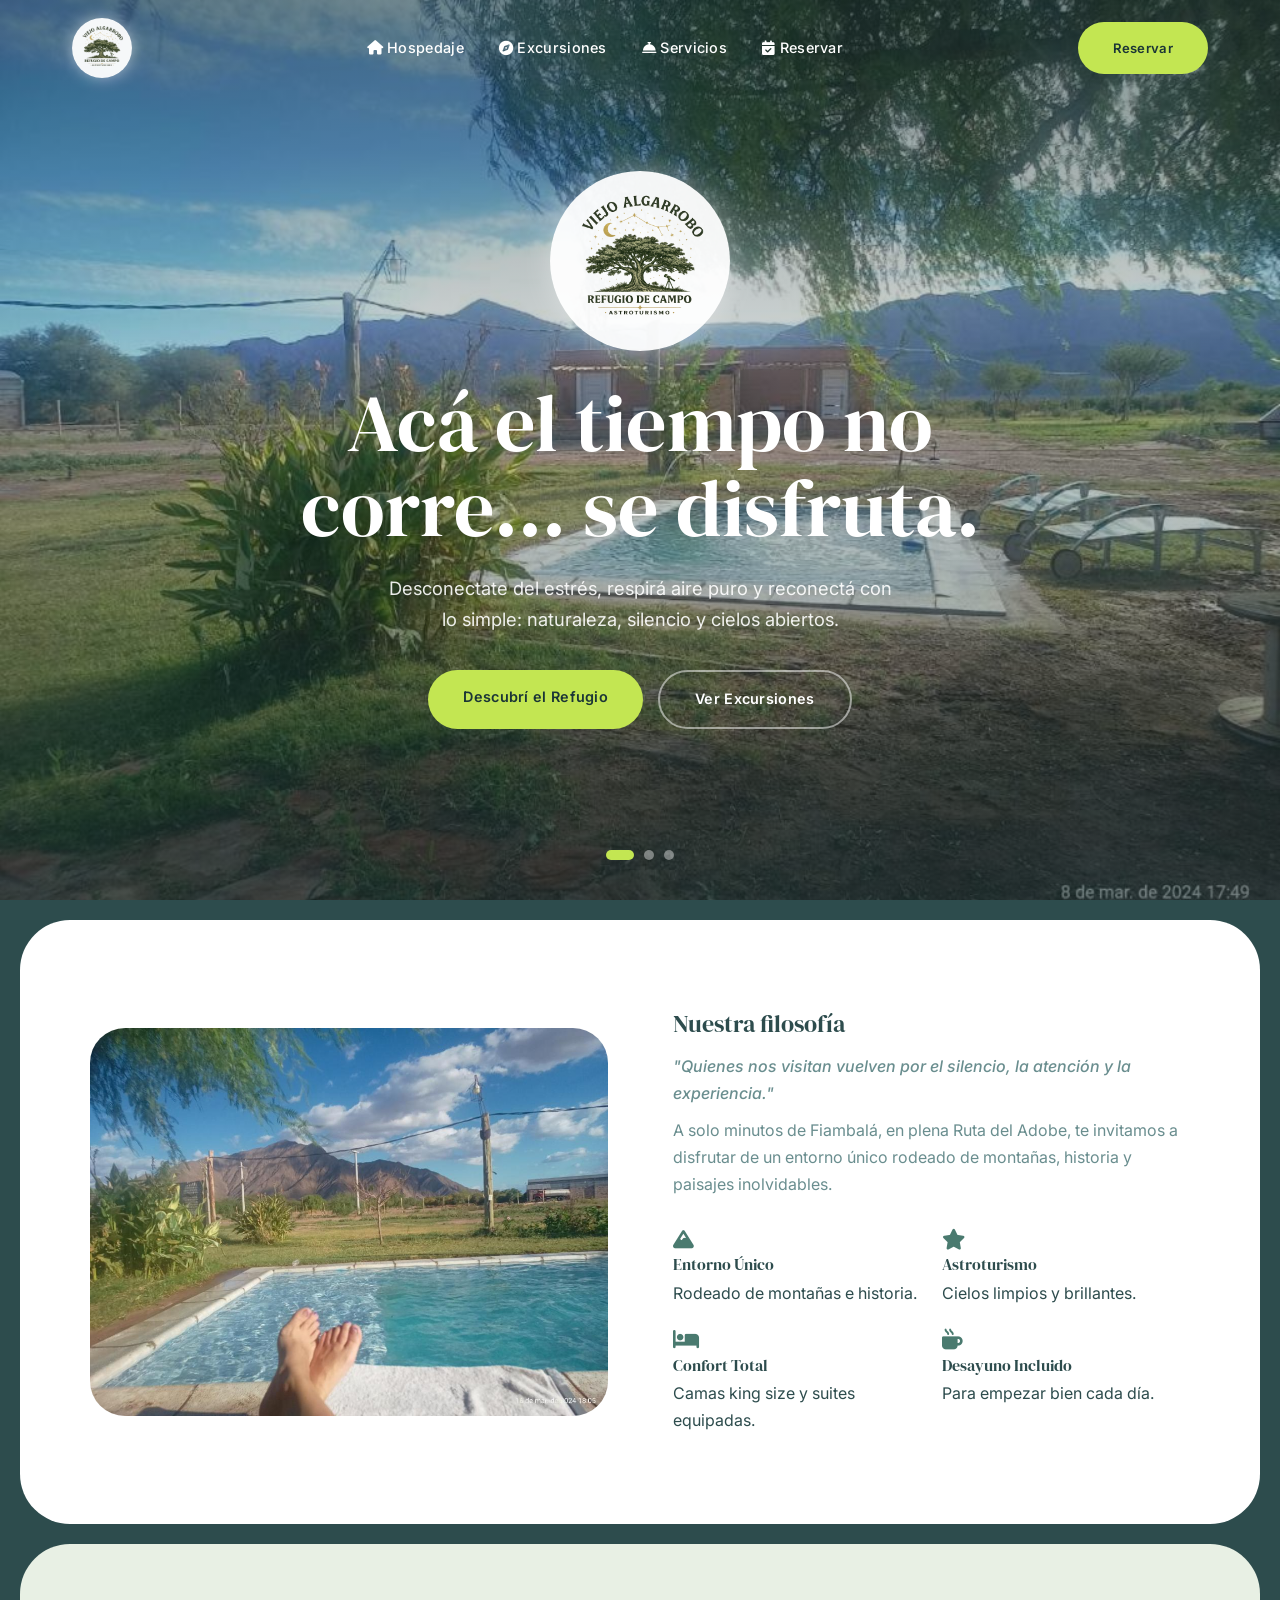
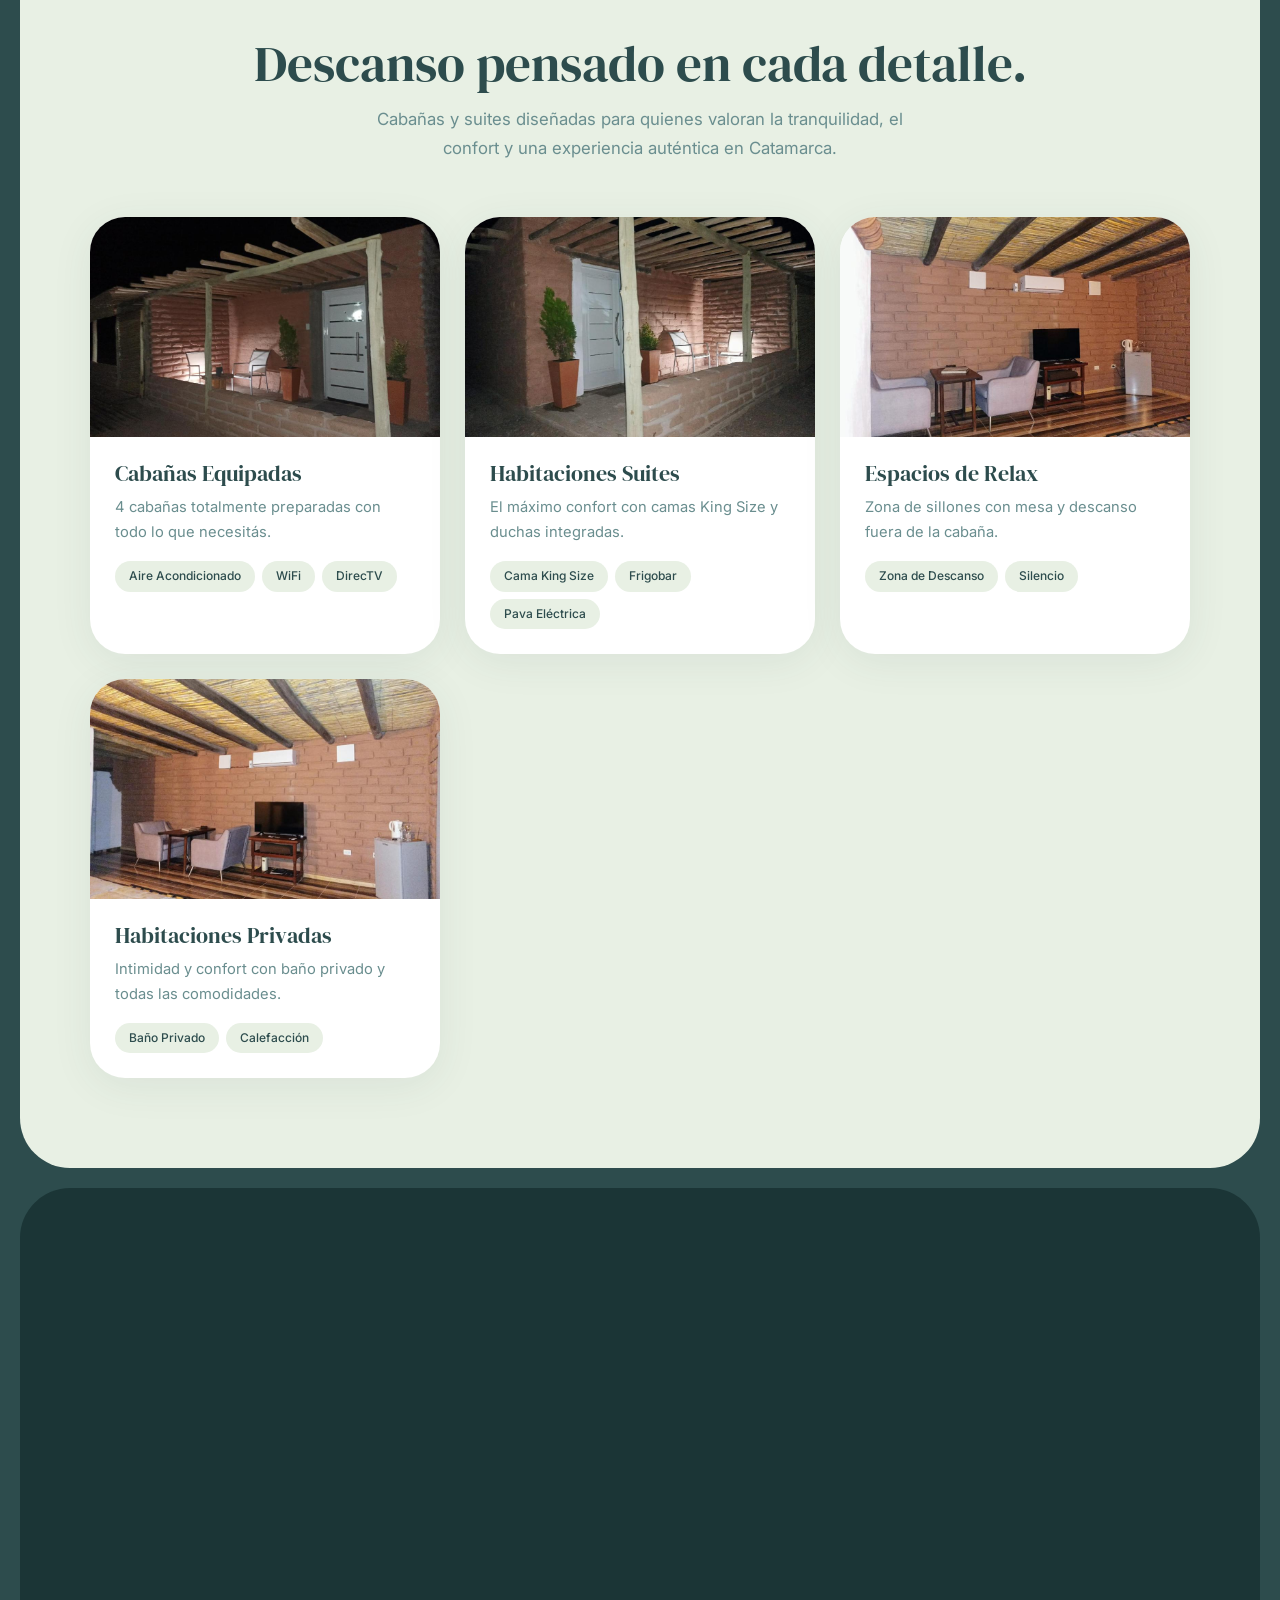
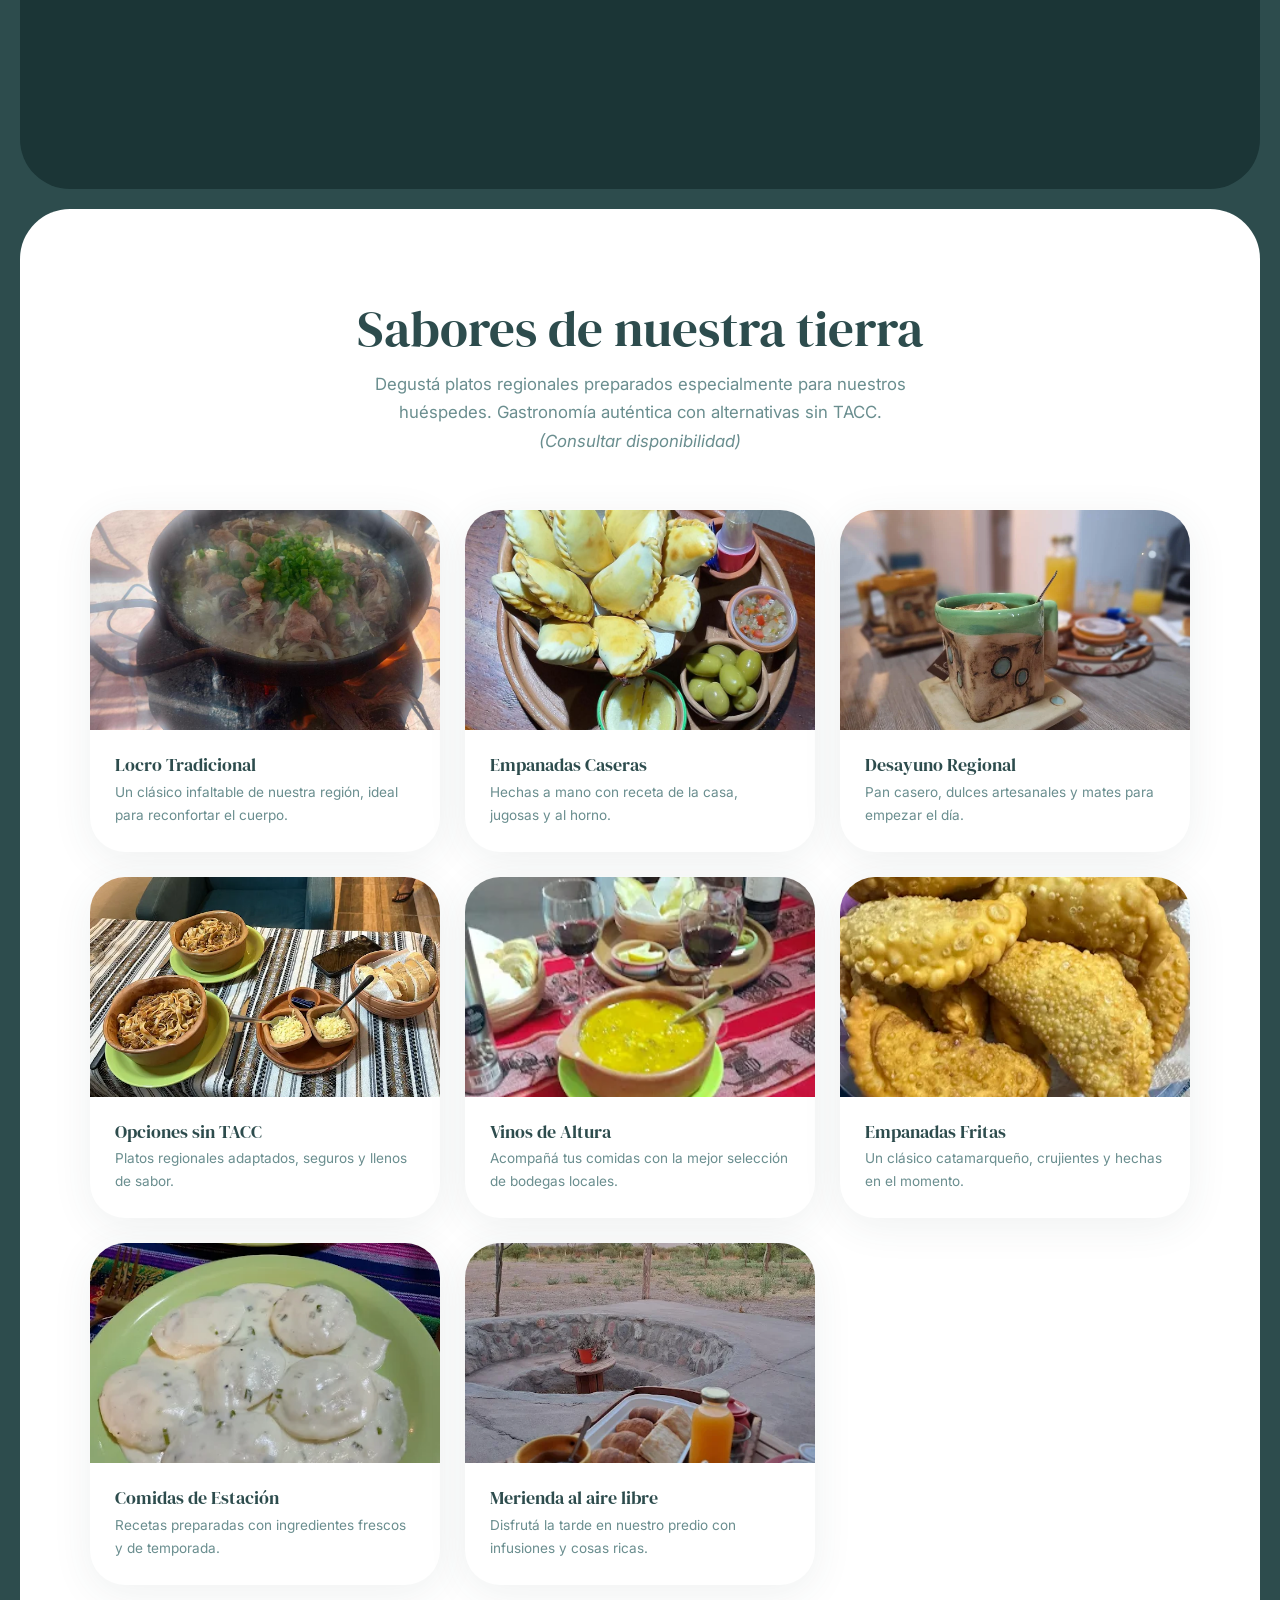
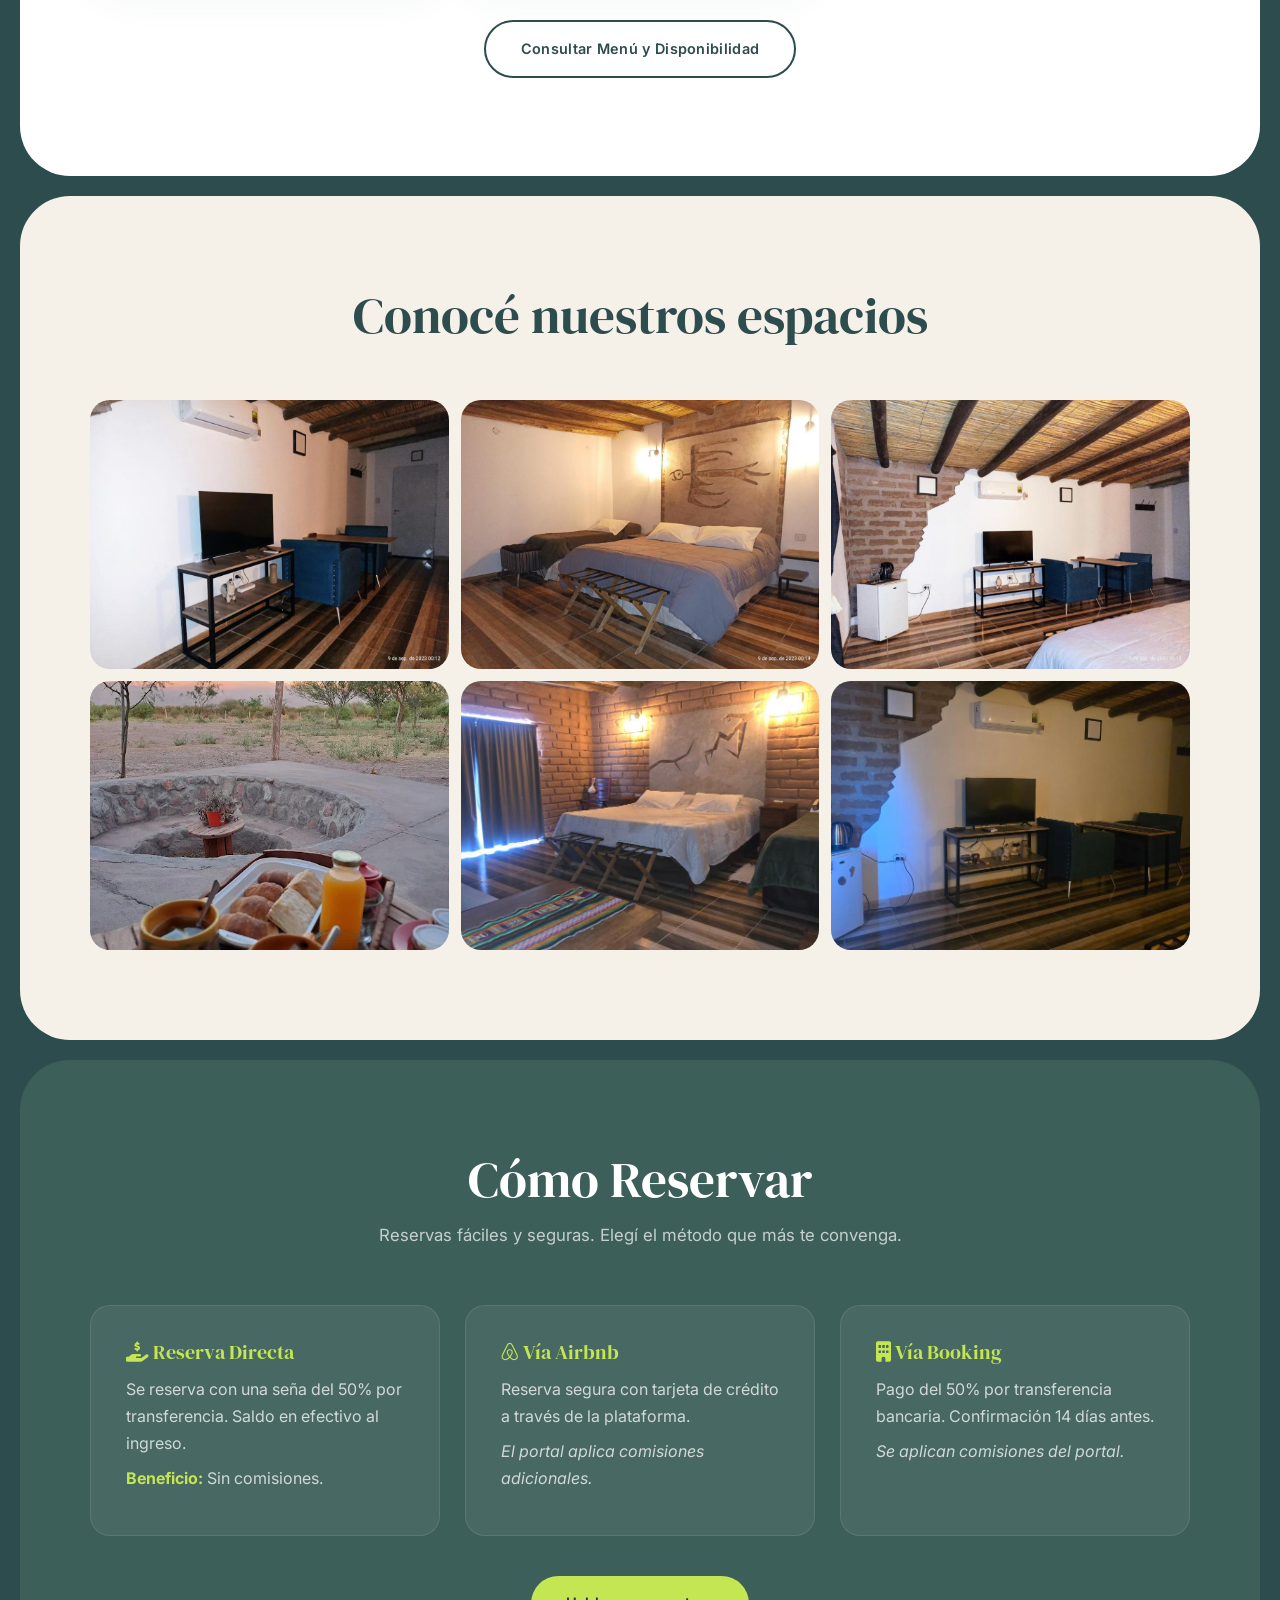
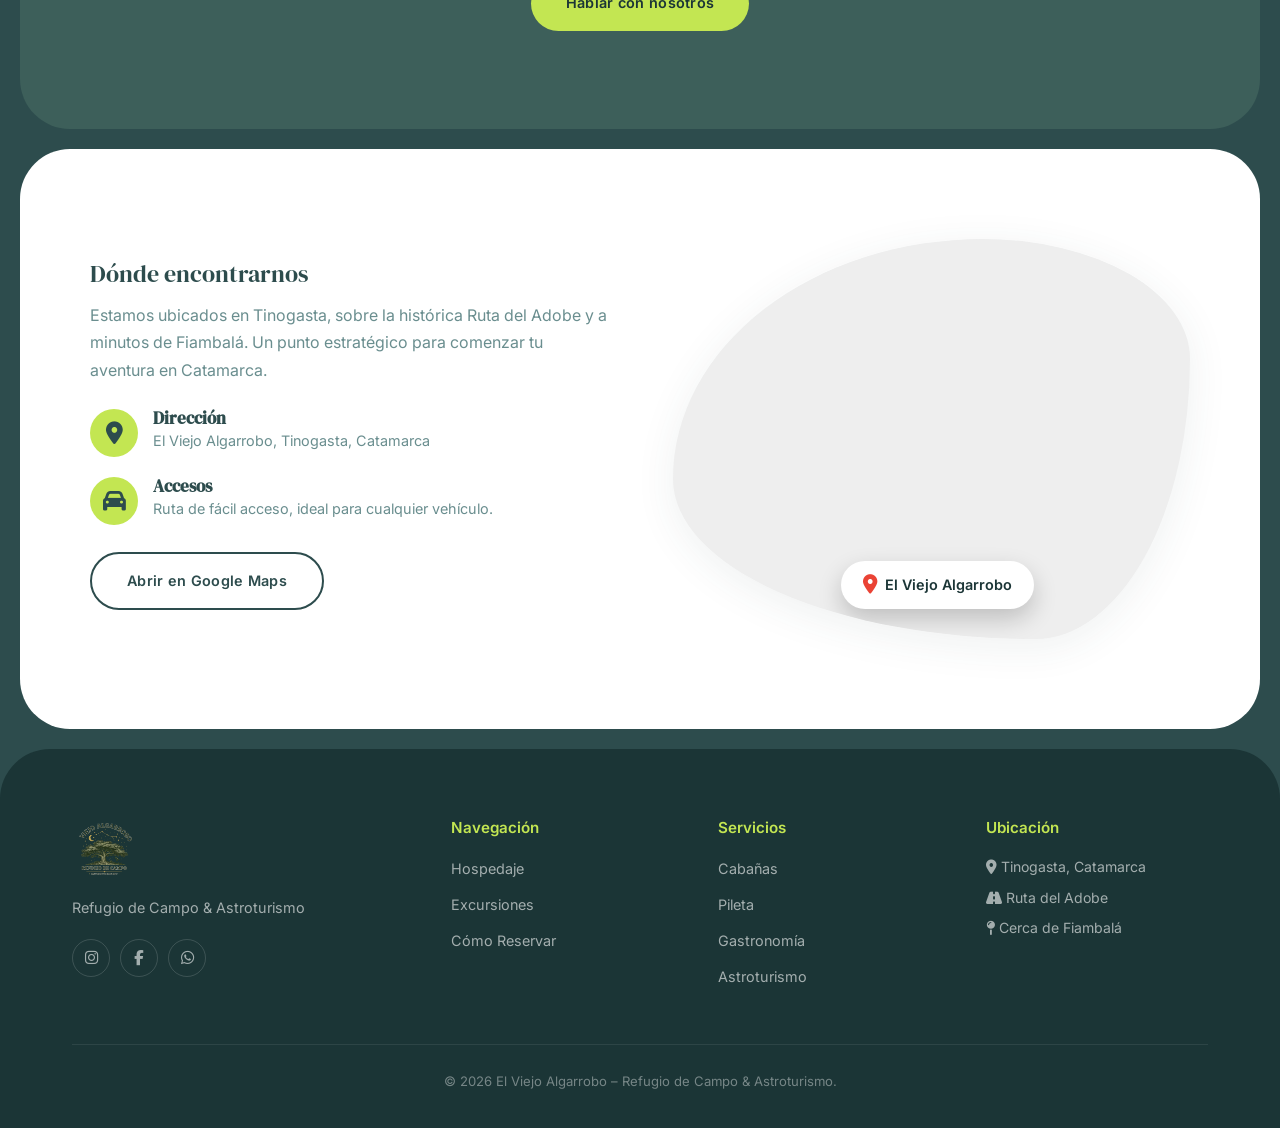
==== index.html @ 02c89354 "Initial commit" ====
<!DOCTYPE html>
<html lang="es">
<head>
    <meta charset="UTF-8">
    <meta name="viewport" content="width=device-width, initial-scale=1.0">
    <title>El Viejo Algarrobo | Refugio de Campo - Tinogasta, Catamarca</title>
    <meta name="description" content="Un refugio de campo pensado para relajarte en la Ruta del Adobe, Tinogasta, Catamarca. Astroturismo, cabañas equipadas y excursiones 4x4.">
    <link rel="stylesheet" href="style.css">
    <link rel="stylesheet" href="https://cdnjs.cloudflare.com/ajax/libs/font-awesome/6.4.0/css/all.min.css">
</head>
<body>

    <header id="main-header">
        <div class="container">
            <nav>
                <a href="index.html" class="logo"><img src="img/LOGO N.png" alt="El Viejo Algarrobo"></a>
                <ul class="nav-links" id="nav-links">
                    <li><a href="index.html"><i class="fas fa-home"></i> Hospedaje</a></li>
                    <li><a href="excursiones.html"><i class="fas fa-compass"></i> Excursiones</a></li>
                    <li><a href="#servicios"><i class="fas fa-concierge-bell"></i> Servicios</a></li>
                    <li><a href="#booking"><i class="fas fa-calendar-check"></i> Reservar</a></li>
                </ul>
                <button class="menu-toggle" id="menu-toggle" aria-label="Menú">
                    <span></span><span></span><span></span>
                </button>
                <a href="#booking" class="btn btn-primary" style="font-size:0.82rem;">Reservar</a>
            </nav>
        </div>
    </header>

    <main>
        <!-- Hero Slideshow -->
        <section class="hero">
            <div class="hero-slideshow">
                <div class="hero-slide active">
                    <img src="img/hospedaje/1.jpg" alt="El Viejo Algarrobo - Vista 1">
                </div>
                <div class="hero-slide">
                    <img src="img/hospedaje/2.jpg" alt="El Viejo Algarrobo - Vista 2">
                </div>
                <div class="hero-slide">
                    <img src="img/hospedaje/3.jpg" alt="El Viejo Algarrobo - Vista 3">
                </div>
            </div>
            <div class="container">
                <div class="hero-content hero-centered">
                    <img src="img/LOGO N.png" alt="El Viejo Algarrobo" class="hero-logo">
                    <h1>Acá el tiempo no corre… se disfruta.</h1>
                    <p>Desconectate del estrés, respirá aire puro y reconectá con lo simple: naturaleza, silencio y cielos abiertos.</p>
                    <div class="hero-btns">
                        <a href="#about" class="btn btn-primary">Descubrí el Refugio</a>
                        <a href="excursiones.html" class="btn btn-outline-light">Ver Excursiones</a>
                    </div>
                </div>
            </div>
            <div class="hero-dots">
                <button class="hero-dot active" data-slide="0"></button>
                <button class="hero-dot" data-slide="1"></button>
                <button class="hero-dot" data-slide="2"></button>
            </div>
        </section>

        <!-- About -->
        <section id="about" class="section-card section-card--white">
            <div class="section-inner">
                <div class="features-split">
                    <div class="features-img reveal-left">
                        <img src="img/hospedaje/700178798.jpg" alt="Entorno natural" class="organic-shape">
                    </div>
                    <div class="features-content reveal-right">
                        <h2 style="margin-bottom:15px;">Nuestra filosofía</h2>
                        <p style="color:var(--text-light); margin-bottom:10px; font-style: italic; font-weight: 500;">"Quienes nos visitan vuelven por el silencio, la atención y la experiencia."</p>
                        <p style="color:var(--text-light); margin-bottom:28px;">A solo minutos de Fiambalá, en plena Ruta del Adobe, te invitamos a disfrutar de un entorno único rodeado de montañas, historia y paisajes inolvidables.</p>
                        <div class="features-list">
                            <div class="feature-item"><i class="fas fa-mountain"></i><h4>Entorno Único</h4><p>Rodeado de montañas e historia.</p></div>
                            <div class="feature-item"><i class="fas fa-star"></i><h4>Astroturismo</h4><p>Cielos limpios y brillantes.</p></div>
                            <div class="feature-item"><i class="fas fa-bed"></i><h4>Confort Total</h4><p>Camas king size y suites equipadas.</p></div>
                            <div class="feature-item"><i class="fas fa-mug-hot"></i><h4>Desayuno Incluido</h4><p>Para empezar bien cada día.</p></div>
                        </div>
                    </div>
                </div>
            </div>
        </section>

        <!-- Accommodations -->
        <section class="section-card section-card--green">
            <div class="section-inner">
                <div class="section-title reveal">
                    <h2>Descanso pensado en cada detalle.</h2>
                    <p>Cabañas y suites diseñadas para quienes valoran la tranquilidad, el confort y una experiencia auténtica en Catamarca.</p>
                </div>
                <div class="cards-grid reveal-stagger">
                    <div class="card">
                        <div class="card-img"><img src="img/hospedaje/528621984.jpg" alt="Cabaña equipada"></div>
                        <div class="card-content">
                            <h3>Cabañas Equipadas</h3>
                            <p>4 cabañas totalmente preparadas con todo lo que necesitás.</p>
                            <div class="card-tags"><span class="tag">Aire Acondicionado</span><span class="tag">WiFi</span><span class="tag">DirecTV</span></div>
                        </div>
                    </div>
                    <div class="card">
                        <div class="card-img"><img src="img/hospedaje/528621993.jpg" alt="Suite king size"></div>
                        <div class="card-content">
                            <h3>Habitaciones Suites</h3>
                            <p>El máximo confort con camas King Size y duchas integradas.</p>
                            <div class="card-tags"><span class="tag">Cama King Size</span><span class="tag">Frigobar</span><span class="tag">Pava Eléctrica</span></div>
                        </div>
                    </div>
                    <div class="card">
                        <div class="card-img"><img src="img/hospedaje/528623412.jpg" alt="Zona de relax"></div>
                        <div class="card-content">
                            <h3>Espacios de Relax</h3>
                            <p>Zona de sillones con mesa y descanso fuera de la cabaña.</p>
                            <div class="card-tags"><span class="tag">Zona de Descanso</span><span class="tag">Silencio</span></div>
                        </div>
                    </div>
                    <div class="card">
                        <div class="card-img"><img src="img/hospedaje/528623415.jpg" alt="Habitación privada"></div>
                        <div class="card-content">
                            <h3>Habitaciones Privadas</h3>
                            <p>Intimidad y confort con baño privado y todas las comodidades.</p>
                            <div class="card-tags"><span class="tag">Baño Privado</span><span class="tag">Calefacción</span></div>
                        </div>
                    </div>
                </div>
            </div>
        </section>

        <!-- Services -->
        <section id="servicios" class="section-card section-card--dark">
            <div class="section-inner">
                <div class="section-title reveal">
                    <h2>Todo lo que necesitás</h2>
                    <p>Servicios e instalaciones pensados para que tu estadía sea perfecta.</p>
                </div>
                <div class="services-grid reveal-stagger">
                    <div class="service-item"><i class="fas fa-swimming-pool"></i><h4>Pileta</h4></div>
                    <div class="service-item"><i class="fas fa-coffee"></i><h4>Desayuno Incluido</h4></div>
                    <div class="service-item"><i class="fas fa-wifi"></i><h4>WiFi Gratis</h4></div>
                    <div class="service-item"><i class="fas fa-parking"></i><h4>Estacionamiento</h4></div>
                    <div class="service-item"><i class="fas fa-broom"></i><h4>Limpieza</h4></div>
                    <div class="service-item"><i class="fas fa-wheat-awn"></i><h4>Sin TACC</h4></div>
                    <div class="service-item"><i class="fas fa-snowflake"></i><h4>Aire Acondicionado</h4></div>
                    <div class="service-item"><i class="fas fa-tv"></i><h4>DirecTV</h4></div>
                </div>
            </div>
        </section>

        <!-- Gastronomy -->
        <section class="section-card section-card--white">
            <div class="section-inner">
                <div class="section-title reveal">
                    <h2>Sabores de nuestra tierra</h2>
                    <p>Degustá platos regionales preparados especialmente para nuestros huéspedes. Gastronomía auténtica con alternativas sin TACC. <em>(Consultar disponibilidad)</em></p>
                </div>
                <div class="cards-grid reveal-stagger">
                    <div class="card">
                        <div class="card-img"><img src="img/comidas/528621995.jpg" alt="Locro tradicional"></div>
                        <div class="card-content">
                            <h3 style="font-size: 1.1rem; margin-bottom: 5px;">Locro Tradicional</h3>
                            <p style="font-size: 0.85rem; margin-bottom: 0;">Un clásico infaltable de nuestra región, ideal para reconfortar el cuerpo.</p>
                        </div>
                    </div>
                    <div class="card">
                        <div class="card-img"><img src="img/comidas/557886529.jpg" alt="Empanadas caseras"></div>
                        <div class="card-content">
                            <h3 style="font-size: 1.1rem; margin-bottom: 5px;">Empanadas Caseras</h3>
                            <p style="font-size: 0.85rem; margin-bottom: 0;">Hechas a mano con receta de la casa, jugosas y al horno.</p>
                        </div>
                    </div>
                    <div class="card">
                        <div class="card-img"><img src="img/comidas/un.webp" alt="Desayuno Regional"></div>
                        <div class="card-content">
                            <h3 style="font-size: 1.1rem; margin-bottom: 5px;">Desayuno Regional</h3>
                            <p style="font-size: 0.85rem; margin-bottom: 0;">Pan casero, dulces artesanales y mates para empezar el día.</p>
                        </div>
                    </div>
                    <div class="card">
                        <div class="card-img"><img src="img/comidas/unnamed (1).webp" alt="Opciones sin TACC"></div>
                        <div class="card-content">
                            <h3 style="font-size: 1.1rem; margin-bottom: 5px;">Opciones sin TACC</h3>
                            <p style="font-size: 0.85rem; margin-bottom: 0;">Platos regionales adaptados, seguros y llenos de sabor.</p>
                        </div>
                    </div>
                    <div class="card">
                        <div class="card-img"><img src="img/comidas/unnamed (2).webp" alt="Vinos de Altura"></div>
                        <div class="card-content">
                            <h3 style="font-size: 1.1rem; margin-bottom: 5px;">Vinos de Altura</h3>
                            <p style="font-size: 0.85rem; margin-bottom: 0;">Acompañá tus comidas con la mejor selección de bodegas locales.</p>
                        </div>
                    </div>
                    <div class="card">
                        <div class="card-img"><img src="img/comidas/unnamed (3).webp" alt="Empanadas Fritas"></div>
                        <div class="card-content">
                            <h3 style="font-size: 1.1rem; margin-bottom: 5px;">Empanadas Fritas</h3>
                            <p style="font-size: 0.85rem; margin-bottom: 0;">Un clásico catamarqueño, crujientes y hechas en el momento.</p>
                        </div>
                    </div>
                    <div class="card">
                        <div class="card-img"><img src="img/comidas/unnamed (4).webp" alt="Comidas de Estación"></div>
                        <div class="card-content">
                            <h3 style="font-size: 1.1rem; margin-bottom: 5px;">Comidas de Estación</h3>
                            <p style="font-size: 0.85rem; margin-bottom: 0;">Recetas preparadas con ingredientes frescos y de temporada.</p>
                        </div>
                    </div>
                    <div class="card">
                        <div class="card-img"><img src="img/comidas/unnamed.webp" alt="Merienda al aire libre"></div>
                        <div class="card-content">
                            <h3 style="font-size: 1.1rem; margin-bottom: 5px;">Merienda al aire libre</h3>
                            <p style="font-size: 0.85rem; margin-bottom: 0;">Disfrutá la tarde en nuestro predio con infusiones y cosas ricas.</p>
                        </div>
                    </div>
                </div>
                <div style="text-align: center; margin-top: 35px;">
                    <a href="#booking" class="btn btn-outline animate-pulse-slow">Consultar Menú y Disponibilidad</a>
                </div>
            </div>
        </section>

        <!-- Gallery -->
        <section class="section-card">
            <div class="section-inner">
                <div class="section-title reveal">
                    <h2>Conocé nuestros espacios</h2>
                </div>
                <div class="gallery-grid reveal-stagger">
                    <div class="gallery-item"><img src="img/hospedaje/528623422.jpg" alt="Espacio del predio"></div>
                    <div class="gallery-item"><img src="img/hospedaje/528623424.jpg" alt="Vista del hospedaje"></div>
                    <div class="gallery-item"><img src="img/hospedaje/528623427.jpg" alt="Detalle cabaña"></div>
                    <div class="gallery-item"><img src="img/comidas/unnamed.webp" alt="Gastronomía"></div>
                    <div class="gallery-item"><img src="img/hospedaje/700178637.jpg" alt="Interior"></div>
                    <div class="gallery-item"><img src="img/hospedaje/700178710.jpg" alt="Habitación"></div>
                </div>
            </div>
        </section>

        <!-- Booking -->
        <section id="booking" class="section-card section-card--accent">
            <div class="section-inner">
                <div class="section-title reveal">
                    <h2>Cómo Reservar</h2>
                    <p>Reservas fáciles y seguras. Elegí el método que más te convenga.</p>
                </div>
                <div class="booking-grid reveal-stagger">
                    <div class="booking-card">
                        <h3><i class="fas fa-hand-holding-dollar"></i> Reserva Directa</h3>
                        <p>Se reserva con una seña del 50% por transferencia. Saldo en efectivo al ingreso.</p>
                        <p><strong style="color:var(--accent);">Beneficio:</strong> Sin comisiones.</p>
                    </div>
                    <div class="booking-card">
                        <h3><i class="fab fa-airbnb"></i> Vía Airbnb</h3>
                        <p>Reserva segura con tarjeta de crédito a través de la plataforma.</p>
                        <p><em>El portal aplica comisiones adicionales.</em></p>
                    </div>
                    <div class="booking-card">
                        <h3><i class="fas fa-building"></i> Vía Booking</h3>
                        <p>Pago del 50% por transferencia bancaria. Confirmación 14 días antes.</p>
                        <p><em>Se aplican comisiones del portal.</em></p>
                    </div>
                </div>
                <div style="text-align: center; margin-top: 40px;">
                    <a href="#" class="btn btn-primary">Hablar con nosotros</a>
                </div>
            </div>
        </section>

        <!-- Location -->
        <section id="ubicacion" class="section-card section-card--white">
            <div class="section-inner">
                <div class="features-split">
                    <div class="features-content reveal-left">
                        <h2 style="margin-bottom:15px;">Dónde encontrarnos</h2>
                        <p style="color:var(--text-light); margin-bottom:20px;">Estamos ubicados en Tinogasta, sobre la histórica Ruta del Adobe y a minutos de Fiambalá. Un punto estratégico para comenzar tu aventura en Catamarca.</p>
                        
                        <div class="location-details">
                            <div class="loc-item">
                                <i class="fas fa-map-marker-alt"></i>
                                <div>
                                    <h4>Dirección</h4>
                                    <p>El Viejo Algarrobo, Tinogasta, Catamarca</p>
                                </div>
                            </div>
                            <div class="loc-item">
                                <i class="fas fa-car"></i>
                                <div>
                                    <h4>Accesos</h4>
                                    <p>Ruta de fácil acceso, ideal para cualquier vehículo.</p>
                                </div>
                            </div>
                        </div>
                        <br>
                        <a href="https://maps.app.goo.gl/uXpUaX2cR9K3qA5n8" target="_blank" class="btn btn-outline animate-pulse-slow">Abrir en Google Maps</a>
                    </div>
                    <div class="features-img reveal-right">
                        <div class="map-container organic-shape">
                            <iframe src="https://www.google.com/maps/embed?pb=!1m18!1m12!1m3!1d3525.6239161207604!2d-67.62486712452521!3d-27.913512176065037!2m3!1f0!2f0!3f0!3m2!1i1024!2i768!4f13.1!3m3!1m2!1s0x969e17b7afe2ca85%3A0xfc14e283d974351d!2sEL%20VIEJO%20ALGARROBO!5e0!3m2!1ses!2sar!4v1777927478155!5m2!1ses!2sar" allowfullscreen="" loading="lazy" referrerpolicy="no-referrer-when-downgrade"></iframe>
                            <div class="map-badge animate-bounce-soft">
                                <i class="fas fa-location-dot"></i> El Viejo Algarrobo
                            </div>
                        </div>
                    </div>
                </div>
            </div>
        </section>
    </main>

    <footer>
        <div class="container">
            <div class="footer-grid">
                <div class="footer-logo">
                    <img src="img/LOGO N.png" alt="Logo">
                    <p>Refugio de Campo & Astroturismo</p>
                    <div class="social-links">
                        <a href="https://www.instagram.com/elviejoalgarrobotinogasta/" target="_blank" aria-label="Instagram"><i class="fab fa-instagram"></i></a>
                        <a href="#" aria-label="Facebook"><i class="fab fa-facebook-f"></i></a>
                        <a href="#" aria-label="WhatsApp"><i class="fab fa-whatsapp"></i></a>
                    </div>
                </div>
                <div class="footer-col">
                    <h4>Navegación</h4>
                    <ul>
                        <li><a href="index.html">Hospedaje</a></li>
                        <li><a href="excursiones.html">Excursiones</a></li>
                        <li><a href="#booking">Cómo Reservar</a></li>
                    </ul>
                </div>
                <div class="footer-col">
                    <h4>Servicios</h4>
                    <ul>
                        <li><a href="#servicios">Cabañas</a></li>
                        <li><a href="#servicios">Pileta</a></li>
                        <li><a href="#servicios">Gastronomía</a></li>
                        <li><a href="excursiones.html">Astroturismo</a></li>
                    </ul>
                </div>
                <div class="footer-col">
                    <h4>Ubicación</h4>
                    <p><i class="fas fa-map-marker-alt"></i> Tinogasta, Catamarca</p>
                    <p><i class="fas fa-road"></i> Ruta del Adobe</p>
                    <p><i class="fas fa-map-pin"></i> Cerca de Fiambalá</p>
                </div>
            </div>
            <div class="copyright">
                <p>&copy; 2026 El Viejo Algarrobo – Refugio de Campo & Astroturismo.</p>
            </div>
        </div>
    </footer>

    <script src="main.js"></script>
</body>
</html>
---- style.css ----
@import url('https://fonts.googleapis.com/css2?family=DM+Serif+Display:ital@0;1&family=Inter:wght@100..900&display=swap');

:root {
    --primary: #2D4C4D;
    --primary-dark: #1B3536;
    --primary-light: #3A6364;
    --accent: #C3E652;
    --accent-dark: #a8c93e;
    --cream: #F5F0E8;
    --cream-light: #FAF8F4;
    --white: #ffffff;
    --green-soft: #E8F0E4;
    --green-card: #3D5F5A;
    --green-muted: #4A7A6F;
    --text: #2D4C4D;
    --text-light: #6A8E8F;
    --font-serif: "DM Serif Display", serif;
    --font-sans: "Inter", sans-serif;
    --radius-xl: 50px;
    --radius-lg: 35px;
    --radius-md: 20px;
    --radius-pill: 100px;
    --transition: all 0.5s cubic-bezier(0.4, 0, 0.2, 1);
    --shadow-card: 0 8px 40px rgba(45, 76, 77, 0.08);
}

*, *::before, *::after { margin: 0; padding: 0; box-sizing: border-box; }
html { scroll-behavior: smooth; }

body {
    font-family: var(--font-sans);
    background-color: var(--primary);
    color: var(--text);
    line-height: 1.7;
    overflow-x: hidden;
}

h1, h2, h3, h4 { font-family: var(--font-serif); font-weight: 400; line-height: 1.15; }
a { text-decoration: none; color: inherit; transition: var(--transition); }
ul { list-style: none; }
img { max-width: 100%; display: block; }

/* --- Utilities --- */
.container { max-width: 1200px; margin: 0 auto; padding: 0 2rem; }

.section-card {
    background: var(--cream);
    border-radius: var(--radius-xl);
    padding: 90px 60px;
    margin: 20px;
    position: relative;
}

.section-card--white {
    background: var(--white);
}

.section-card--green {
    background: var(--green-soft);
}

.section-card--dark {
    background: var(--primary-dark);
    color: var(--white);
}

.section-card--accent {
    background: var(--green-card);
    color: var(--white);
}

.section-inner {
    max-width: 1100px;
    margin: 0 auto;
}

.btn {
    display: inline-block;
    padding: 15px 35px;
    border-radius: var(--radius-pill);
    font-weight: 600;
    font-size: 0.9rem;
    letter-spacing: 0.3px;
    cursor: pointer;
    border: none;
    font-family: var(--font-sans);
    transition: var(--transition);
    position: relative;
    overflow: hidden;
}

.btn-primary {
    background-color: var(--accent);
    color: var(--primary-dark);
}
.btn-primary:hover {
    background-color: var(--accent-dark);
    transform: translateY(-3px);
    box-shadow: 0 12px 30px rgba(195, 230, 82, 0.35);
}

.btn-outline {
    border: 2px solid var(--primary);
    background: transparent;
    color: var(--primary);
}
.btn-outline:hover { background: var(--primary); color: var(--white); }

.btn-outline-light {
    border: 2px solid rgba(255,255,255,0.5);
    background: transparent;
    color: var(--white);
}
.btn-outline-light:hover {
    background: rgba(255,255,255,0.12);
    border-color: var(--white);
}

.organic-shape {
    border-radius: 60% 40% 30% 70% / 60% 30% 70% 40%;
    overflow: hidden;
}

/* --- Header --- */
header {
    position: fixed; top: 0; left: 0; width: 100%;
    z-index: 1000; padding: 18px 0;
    transition: var(--transition);
}

header.scrolled {
    background: rgba(45, 76, 77, 0.92);
    backdrop-filter: blur(14px);
    padding: 10px 0;
    box-shadow: 0 4px 30px rgba(0,0,0,0.15);
}

nav { display: flex; justify-content: space-between; align-items: center; }
.logo img { 
    height: 60px; 
    border-radius: 50%; 
    background: rgba(255, 255, 255, 0.95);
    padding: 5px;
    box-shadow: 0 0 15px rgba(255, 255, 255, 0.5);
    animation: pulseNavLogo 3s infinite alternate;
}

@keyframes pulseNavLogo {
    0% { box-shadow: 0 0 10px rgba(255, 255, 255, 0.4); }
    100% { box-shadow: 0 0 20px rgba(255, 255, 255, 0.8); }
}
.nav-links { display: flex; gap: 35px; }
.nav-links a {
    font-weight: 500; font-size: 0.9rem;
    color: var(--white); position: relative;
    letter-spacing: 0.3px;
}
.nav-links a::after {
    content: ''; position: absolute; bottom: -6px; left: 0;
    width: 0; height: 2px; background: var(--accent);
    transition: width 0.4s ease;
}
.nav-links a:hover::after { width: 100%; }

.menu-toggle {
    display: none; background: none; border: none;
    cursor: pointer; flex-direction: column; gap: 5px; padding: 8px;
    z-index: 1001;
}
.menu-toggle span {
    display: block; width: 28px; height: 3px;
    background: var(--white); transition: var(--transition);
    border-radius: 3px; transform-origin: center;
}
.menu-toggle.active span:nth-child(1) { transform: translateY(8px) rotate(45deg); }
.menu-toggle.active span:nth-child(2) { opacity: 0; }
.menu-toggle.active span:nth-child(3) { transform: translateY(-8px) rotate(-45deg); }

/* --- Tailwind-like Utility Animations --- */
.animate-pulse-slow {
    animation: twPulse 3s cubic-bezier(0.4, 0, 0.6, 1) infinite;
}
@keyframes twPulse {
    0%, 100% { opacity: 1; }
    50% { opacity: .7; }
}
.animate-bounce-soft {
    animation: twBounce 2s infinite;
}
@keyframes twBounce {
    0%, 100% { transform: translateY(0); }
    50% { transform: translateY(-8px); }
}

/* --- Hero --- */
.hero {
    height: 100vh; min-height: 650px;
    display: flex; align-items: center;
    position: relative; color: var(--white);
    overflow: hidden;
}

.hero-slideshow {
    position: absolute; inset: 0; z-index: 1;
}

.hero-slide {
    position: absolute; inset: 0;
    opacity: 0;
    transition: opacity 1.8s ease-in-out;
}

.hero-slide.active { opacity: 1; }

.hero-slide img {
    width: 100%; height: 100%; object-fit: cover;
    animation: slowZoom 12s ease-in-out infinite alternate;
}

@keyframes slowZoom {
    0% { transform: scale(1); }
    100% { transform: scale(1.08); }
}

.hero-slideshow::after {
    content: ''; position: absolute; inset: 0;
    background: linear-gradient(
        180deg,
        rgba(27, 53, 54, 0.55) 0%,
        rgba(27, 53, 54, 0.2) 40%,
        rgba(27, 53, 54, 0.6) 100%
    );
    z-index: 2;
}

.hero-content {
    position: relative; z-index: 3; max-width: 700px;
}

.hero-centered {
    display: flex; flex-direction: column;
    align-items: center; text-align: center;
    max-width: 800px; margin: 0 auto;
}

.hero-logo {
    width: 180px; height: 180px;
    border-radius: 50%;
    object-fit: contain;
    margin-bottom: 30px;
    opacity: 0; transform: scale(0.8);
    background: rgba(255, 255, 255, 0.95);
    padding: 15px;
    box-shadow: 0 0 30px rgba(255, 255, 255, 0.4);
    animation: heroLogoIn 1s cubic-bezier(0.16, 1, 0.3, 1) forwards 0.3s, pulseHeroLogo 4s infinite alternate 1.3s;
}

@keyframes heroLogoIn {
    to { opacity: 1; transform: scale(1); }
}

@keyframes pulseHeroLogo {
    0% { box-shadow: 0 0 20px rgba(255, 255, 255, 0.4); transform: scale(1); }
    100% { box-shadow: 0 0 50px rgba(255, 255, 255, 0.8); transform: scale(1.05); }
}

.hero-centered h1 {
    font-size: clamp(2.5rem, 6vw, 4.5rem);
    line-height: 1.06; margin-bottom: 18px;
    opacity: 0; transform: translateY(30px);
    animation: heroFadeUp 1.2s cubic-bezier(0.16, 1, 0.3, 1) forwards 0.8s;
}

.hero-centered p {
    font-size: 1.15rem; margin-bottom: 35px;
    opacity: 0; transform: translateY(25px);
    animation: heroFadeUp 1.2s cubic-bezier(0.16, 1, 0.3, 1) forwards 1.1s;
    max-width: 520px; color: rgba(255,255,255,0.9);
}

.hero-centered .hero-btns {
    justify-content: center;
    opacity: 0; transform: translateY(25px);
    animation: heroFadeUp 1.2s cubic-bezier(0.16, 1, 0.3, 1) forwards 1.4s;
}

.hero h1 {
    font-size: clamp(2.8rem, 7vw, 5rem);
    line-height: 1.06; margin-bottom: 22px;
    opacity: 0; transform: translateY(40px);
    animation: heroFadeUp 1.2s cubic-bezier(0.16, 1, 0.3, 1) forwards 0.6s;
}

.hero p {
    font-size: 1.15rem; margin-bottom: 35px;
    opacity: 0; transform: translateY(30px);
    animation: heroFadeUp 1.2s cubic-bezier(0.16, 1, 0.3, 1) forwards 0.9s;
    max-width: 520px; color: rgba(255,255,255,0.9);
}

.hero-btns {
    display: flex; gap: 15px; flex-wrap: wrap;
    opacity: 0; transform: translateY(30px);
    animation: heroFadeUp 1.2s cubic-bezier(0.16, 1, 0.3, 1) forwards 1.2s;
}

@keyframes heroFadeUp {
    to { opacity: 1; transform: translateY(0); }
}

/* Hero dots */
.hero-dots {
    position: absolute; bottom: 40px; left: 50%;
    transform: translateX(-50%); z-index: 4;
    display: flex; gap: 10px;
}
.hero-dot {
    width: 10px; height: 10px; border-radius: 50%;
    background: rgba(255,255,255,0.4); border: none;
    cursor: pointer; transition: var(--transition);
}
.hero-dot.active {
    background: var(--accent); width: 28px;
    border-radius: 10px;
}

/* --- Section Titles --- */
.section-title { text-align: center; margin-bottom: 55px; }
.section-title h2 {
    font-size: clamp(2rem, 5vw, 3.2rem);
    color: var(--primary); margin-bottom: 12px;
}
.section-title p {
    color: var(--text-light); font-size: 1.05rem;
    max-width: 550px; margin: 0 auto;
}

.section-card--dark .section-title h2,
.section-card--accent .section-title h2 { color: var(--white); }
.section-card--dark .section-title p,
.section-card--accent .section-title p { color: rgba(255,255,255,0.7); }

/* --- Cards --- */
.cards-grid {
    display: grid;
    grid-template-columns: repeat(auto-fit, minmax(260px, 1fr));
    gap: 25px;
}

.card {
    background: var(--white); border-radius: var(--radius-lg);
    overflow: hidden; transition: var(--transition);
    box-shadow: var(--shadow-card);
}
.card:hover {
    transform: translateY(-8px);
    box-shadow: 0 20px 50px rgba(45, 76, 77, 0.12);
}

.card-img { height: 220px; overflow: hidden; }
.card-img img {
    width: 100%; height: 100%; object-fit: cover;
    transition: transform 0.7s ease;
}
.card:hover .card-img img { transform: scale(1.08); }

.card-content { padding: 25px; }
.card h3 { font-size: 1.35rem; margin-bottom: 8px; }
.card p { color: var(--text-light); font-size: 0.92rem; margin-bottom: 16px; }

.card-tags { display: flex; flex-wrap: wrap; gap: 7px; }
.tag {
    font-size: 0.75rem; padding: 5px 14px;
    background: var(--green-soft); border-radius: 20px;
    color: var(--primary); font-weight: 500;
}

/* --- Services --- */
.services-grid {
    display: grid;
    grid-template-columns: repeat(auto-fit, minmax(130px, 1fr));
    gap: 20px; text-align: center;
}

.service-item {
    padding: 28px 12px;
    border-radius: var(--radius-md);
    transition: var(--transition);
    background: rgba(255,255,255,0.06);
    border: 1px solid rgba(255,255,255,0.08);
}
.service-item:hover {
    background: rgba(255,255,255,0.12);
    transform: translateY(-4px);
}
.service-item i {
    font-size: 1.8rem; color: var(--accent);
    margin-bottom: 12px; display: block;
}
.service-item h4 { font-size: 0.88rem; font-weight: 500; color: var(--white); }

/* --- Features --- */
.features-split { display: flex; align-items: center; gap: 65px; }
.features-content { flex: 1; }
.features-img { flex: 1; position: relative; }
.features-img img { border-radius: var(--radius-lg); }

.features-list {
    display: grid; grid-template-columns: 1fr 1fr;
    gap: 22px; margin-top: 30px;
}
.feature-item { display: flex; flex-direction: column; gap: 6px; }
.feature-item i { font-size: 1.3rem; color: var(--green-muted); }

/* --- Booking --- */
.booking-grid {
    display: grid;
    grid-template-columns: repeat(auto-fit, minmax(250px, 1fr));
    gap: 25px;
}
.booking-card {
    background: rgba(255,255,255,0.06); padding: 35px;
    border-radius: var(--radius-md);
    border: 1px solid rgba(255,255,255,0.1);
    transition: var(--transition);
}
.booking-card:hover {
    background: rgba(255,255,255,0.1);
    transform: translateY(-4px);
}
.booking-card h3 { margin-bottom: 12px; color: var(--accent); font-size: 1.25rem; }
.booking-card p { color: rgba(255,255,255,0.75); margin-bottom: 8px; }

/* --- Gallery --- */
.gallery-grid {
    display: grid;
    grid-template-columns: repeat(3, 1fr);
    gap: 12px;
}
.gallery-item {
    border-radius: var(--radius-md); overflow: hidden;
    aspect-ratio: 4/3; cursor: pointer;
}
.gallery-item img {
    width: 100%; height: 100%; object-fit: cover;
    transition: transform 0.6s ease;
}
.gallery-item:hover img { transform: scale(1.08); }

/* --- CTA --- */
.cta-banner {
    background: linear-gradient(135deg, var(--primary-dark), var(--green-card));
    color: var(--white); border-radius: var(--radius-lg);
    padding: 60px; text-align: center;
}
.cta-banner h2 { color: var(--white); margin-bottom: 12px; }
.cta-banner p { color: rgba(255,255,255,0.8); margin-bottom: 28px; max-width: 480px; margin-left: auto; margin-right: auto; }

/* --- Astro Section --- */
.astro-section {
    background: linear-gradient(180deg, #0F1E1F 0%, var(--primary-dark) 100%);
    color: var(--white); border-radius: var(--radius-xl);
    padding: 80px 50px; text-align: center;
    position: relative; overflow: hidden;
}
.astro-section .stars {
    position: absolute; inset: 0; pointer-events: none;
}
.astro-section .star {
    position: absolute; width: 3px; height: 3px;
    background: var(--accent); border-radius: 50%;
    animation: twinkle 3s ease-in-out infinite;
}
.astro-section .star:nth-child(1) { top: 15%; left: 20%; animation-delay: 0s; }
.astro-section .star:nth-child(2) { top: 25%; right: 15%; animation-delay: 1s; }
.astro-section .star:nth-child(3) { bottom: 30%; left: 10%; animation-delay: 0.5s; width: 2px; height: 2px; }
.astro-section .star:nth-child(4) { top: 40%; right: 30%; animation-delay: 2s; width: 4px; height: 4px; }
.astro-section .star:nth-child(5) { bottom: 20%; right: 25%; animation-delay: 1.5s; }
.astro-section .star:nth-child(6) { top: 10%; left: 55%; animation-delay: 0.8s; width: 2px; height: 2px; }

@keyframes twinkle {
    0%, 100% { opacity: 0.2; transform: scale(1); }
    50% { opacity: 1; transform: scale(1.5); }
}

.astro-img-wrapper {
    position: relative; overflow: hidden;
    /* organic shape handled by the class */
    box-shadow: 0 10px 30px rgba(0,0,0,0.5);
    width: 100%; max-width: 420px; margin: 0 auto;
    aspect-ratio: 4/5;
}
.astro-img-wrapper img {
    width: 100%; height: 100%; object-fit: cover;
    object-position: center bottom;
    animation: slowPan 30s ease-in-out infinite alternate;
}
@keyframes slowPan {
    0% { transform: scale(1) translate(0, 0); }
    100% { transform: scale(1.15) translate(-2%, 3%); }
}
.shooting-star {
    position: absolute; width: 120px; height: 2px;
    background: linear-gradient(90deg, rgba(255,255,255,1), rgba(255,255,255,0));
    z-index: 5; opacity: 0;
}
.shooting-star-1 { top: 10%; left: -120px; animation: shoot 7s infinite 1s; }
.shooting-star-2 { top: 40%; left: -200px; animation: shoot 11s infinite 4s; }
.shooting-star-3 { top: -10%; left: 20%; animation: shoot 9s infinite 7s; }

@keyframes shoot {
    0% { transform: translate(0, 0) rotate(35deg); opacity: 1; }
    15% { transform: translate(800px, 500px) rotate(35deg); opacity: 0; }
    100% { opacity: 0; transform: translate(800px, 500px) rotate(35deg); }
}

.astro-section h2 { color: var(--accent); }
.astro-section p { color: rgba(255,255,255,0.8); }

/* --- Footer --- */
footer {
    padding: 70px 0 35px;
    background: var(--primary-dark);
    color: var(--white);
    margin-top: 20px;
    border-radius: var(--radius-xl) var(--radius-xl) 0 0;
}
.footer-grid {
    display: grid;
    grid-template-columns: 1.5fr 1fr 1fr 1fr;
    gap: 45px; margin-bottom: 45px;
}
.footer-logo img { height: 65px; margin-bottom: 12px; border-radius: 8px; }
.footer-logo p { color: rgba(255,255,255,0.6); font-size: 0.9rem; }

.footer-col h4 { margin-bottom: 18px; color: var(--accent); font-size: 0.95rem; font-family: var(--font-sans); font-weight: 600; }
.footer-col li { margin-bottom: 9px; }
.footer-col a { color: rgba(255,255,255,0.6); font-size: 0.9rem; }
.footer-col a:hover { color: var(--white); }
.footer-col p { color: rgba(255,255,255,0.6); margin-bottom: 7px; font-size: 0.88rem; }

.social-links { display: flex; gap: 10px; margin-top: 18px; }
.social-links a {
    width: 38px; height: 38px; border-radius: 50%;
    border: 1px solid rgba(255,255,255,0.15);
    display: flex; align-items: center; justify-content: center;
    color: rgba(255,255,255,0.6); font-size: 0.95rem;
    transition: var(--transition);
}
.social-links a:hover {
    background: var(--accent); color: var(--primary-dark);
    border-color: var(--accent); transform: translateY(-2px);
}

.copyright {
    text-align: center; padding-top: 25px;
    border-top: 1px solid rgba(255,255,255,0.08);
    color: rgba(255,255,255,0.4); font-size: 0.82rem;
}

/* --- Reveal Animations --- */
.reveal {
    opacity: 0; transform: translateY(35px);
    transition: all 0.9s cubic-bezier(0.16, 1, 0.3, 1);
}
.reveal.visible { opacity: 1; transform: translateY(0); }

.reveal-left {
    opacity: 0; transform: translateX(-40px);
    transition: all 0.9s cubic-bezier(0.16, 1, 0.3, 1);
}
.reveal-left.visible { opacity: 1; transform: translateX(0); }

.reveal-right {
    opacity: 0; transform: translateX(40px);
    transition: all 0.9s cubic-bezier(0.16, 1, 0.3, 1);
}
.reveal-right.visible { opacity: 1; transform: translateX(0); }

/* Stagger children */
.reveal-stagger > * {
    opacity: 0; transform: translateY(25px);
    transition: all 0.7s cubic-bezier(0.16, 1, 0.3, 1);
}
.reveal-stagger.visible > *:nth-child(1) { transition-delay: 0.05s; opacity: 1; transform: translateY(0); }
.reveal-stagger.visible > *:nth-child(2) { transition-delay: 0.15s; opacity: 1; transform: translateY(0); }
.reveal-stagger.visible > *:nth-child(3) { transition-delay: 0.25s; opacity: 1; transform: translateY(0); }
.reveal-stagger.visible > *:nth-child(4) { transition-delay: 0.35s; opacity: 1; transform: translateY(0); }
.reveal-stagger.visible > *:nth-child(5) { transition-delay: 0.45s; opacity: 1; transform: translateY(0); }
.reveal-stagger.visible > *:nth-child(6) { transition-delay: 0.55s; opacity: 1; transform: translateY(0); }
.reveal-stagger.visible > *:nth-child(7) { transition-delay: 0.65s; opacity: 1; transform: translateY(0); }
.reveal-stagger.visible > *:nth-child(8) { transition-delay: 0.75s; opacity: 1; transform: translateY(0); }

/* --- Location Map --- */
.location-details { display: flex; flex-direction: column; gap: 20px; margin-top: 25px; }
.loc-item { display: flex; align-items: flex-start; gap: 15px; }
.loc-item i { font-size: 1.4rem; color: var(--primary); background: var(--accent); padding: 12px; border-radius: 50%; width: 48px; height: 48px; display: flex; align-items: center; justify-content: center; }
.loc-item h4 { margin-bottom: 3px; color: var(--primary); font-size: 1.05rem; font-weight: 600; }
.loc-item p { color: var(--text-light); font-size: 0.9rem; line-height: 1.4; margin: 0; }

.map-container { position: relative; overflow: hidden; border-radius: var(--radius-lg); box-shadow: var(--shadow-card); background: #eee; }
.map-container.organic-shape { border-radius: 60% 40% 30% 70% / 60% 30% 70% 40%; }
.map-container iframe { width: 100%; display: block; border: none; min-height: 400px; }
.map-badge {
    position: absolute; bottom: 30px; left: 50%; margin-left: -90px;
    background: var(--white); color: var(--primary-dark);
    padding: 12px 22px; border-radius: var(--radius-pill);
    font-weight: 600; font-size: 0.9rem;
    box-shadow: 0 10px 25px rgba(0,0,0,0.2);
    display: flex; align-items: center; gap: 8px;
    white-space: nowrap; z-index: 10;
}
.map-badge i { color: #EA4335; font-size: 1.2rem; }


/* --- Responsive --- */
@media (max-width: 992px) {
    .features-split { flex-direction: column; gap: 40px; }
    .features-split.reverse { flex-direction: column; }
    .footer-grid { grid-template-columns: 1fr 1fr; }
    .section-card { padding: 60px 35px; margin: 12px; }
    .gallery-grid { grid-template-columns: repeat(2, 1fr); }
    .astro-section { padding: 60px 30px; }
}

@media (max-width: 768px) {
    .section-card { padding: 45px 22px; margin: 8px; border-radius: var(--radius-lg); }
    .menu-toggle { display: flex; }
    .nav-links { 
        position: absolute; top: 100%; left: 0; width: 100%;
        background: var(--primary-dark); padding: 0 30px;
        box-shadow: 0 20px 40px rgba(0,0,0,0.2);
        display: flex; flex-direction: column; gap: 20px;
        border-radius: 0 0 var(--radius-lg) var(--radius-lg);
        max-height: 0; overflow: hidden; opacity: 0;
        transition: all 0.4s cubic-bezier(0.4, 0, 0.2, 1);
    }
    .nav-links.active {
        max-height: 400px; opacity: 1; padding: 30px;
    }
    .nav-links a { 
        color: var(--white) !important; 
        font-size: 1.15rem; 
        display: flex; align-items: center; gap: 12px;
    }
    .nav-links a i { color: var(--accent); font-size: 1.2rem; }

    .footer-grid { grid-template-columns: 1fr; gap: 25px; }
    .cards-grid { grid-template-columns: 1fr; }
    .services-grid { grid-template-columns: repeat(2, 1fr); gap: 12px; }
    .features-list { grid-template-columns: 1fr; }
    .gallery-grid { grid-template-columns: 1fr 1fr; }
    .cta-banner { padding: 40px 22px; }
    .hero-btns { flex-direction: column; align-items: flex-start; }
    .booking-grid { grid-template-columns: 1fr; }
}

/* --- Lightbox --- */
.lightbox {
    display: none; position: fixed; z-index: 2000;
    left: 0; top: 0; width: 100%; height: 100%;
    background-color: rgba(0, 0, 0, 0.9);
    backdrop-filter: blur(5px);
    opacity: 0; transition: opacity 0.3s ease;
}
.lightbox.show { display: flex; opacity: 1; align-items: center; justify-content: center; }
.lightbox-content-wrapper { position: relative; max-width: 90%; max-height: 85%; }
.lightbox-content {
    max-width: 100%; max-height: 85vh;
    border-radius: 8px; box-shadow: 0 0 20px rgba(0,0,0,0.5);
    animation: zoomIn 0.3s ease;
    user-select: none;
}
@keyframes zoomIn { from { transform: scale(0.95); opacity: 0; } to { transform: scale(1); opacity: 1; } }
.lightbox-close {
    position: absolute; top: 15px; right: 25px;
    color: rgba(255,255,255,0.7); font-size: 40px; font-weight: bold;
    cursor: pointer; transition: 0.3s; z-index: 2010;
}
.lightbox-close:hover { color: var(--accent); }
.lightbox-prev, .lightbox-next {
    cursor: pointer; position: absolute; top: 50%; width: auto;
    padding: 16px; margin-top: -22px; color: rgba(255,255,255,0.7);
    font-weight: bold; font-size: 30px; transition: 0.3s;
    user-select: none; border-radius: 5px; z-index: 2010;
}
.lightbox-prev { left: 10px; }
.lightbox-next { right: 10px; }
.lightbox-prev:hover, .lightbox-next:hover { 
    background-color: rgba(0,0,0,0.5); color: white;
}
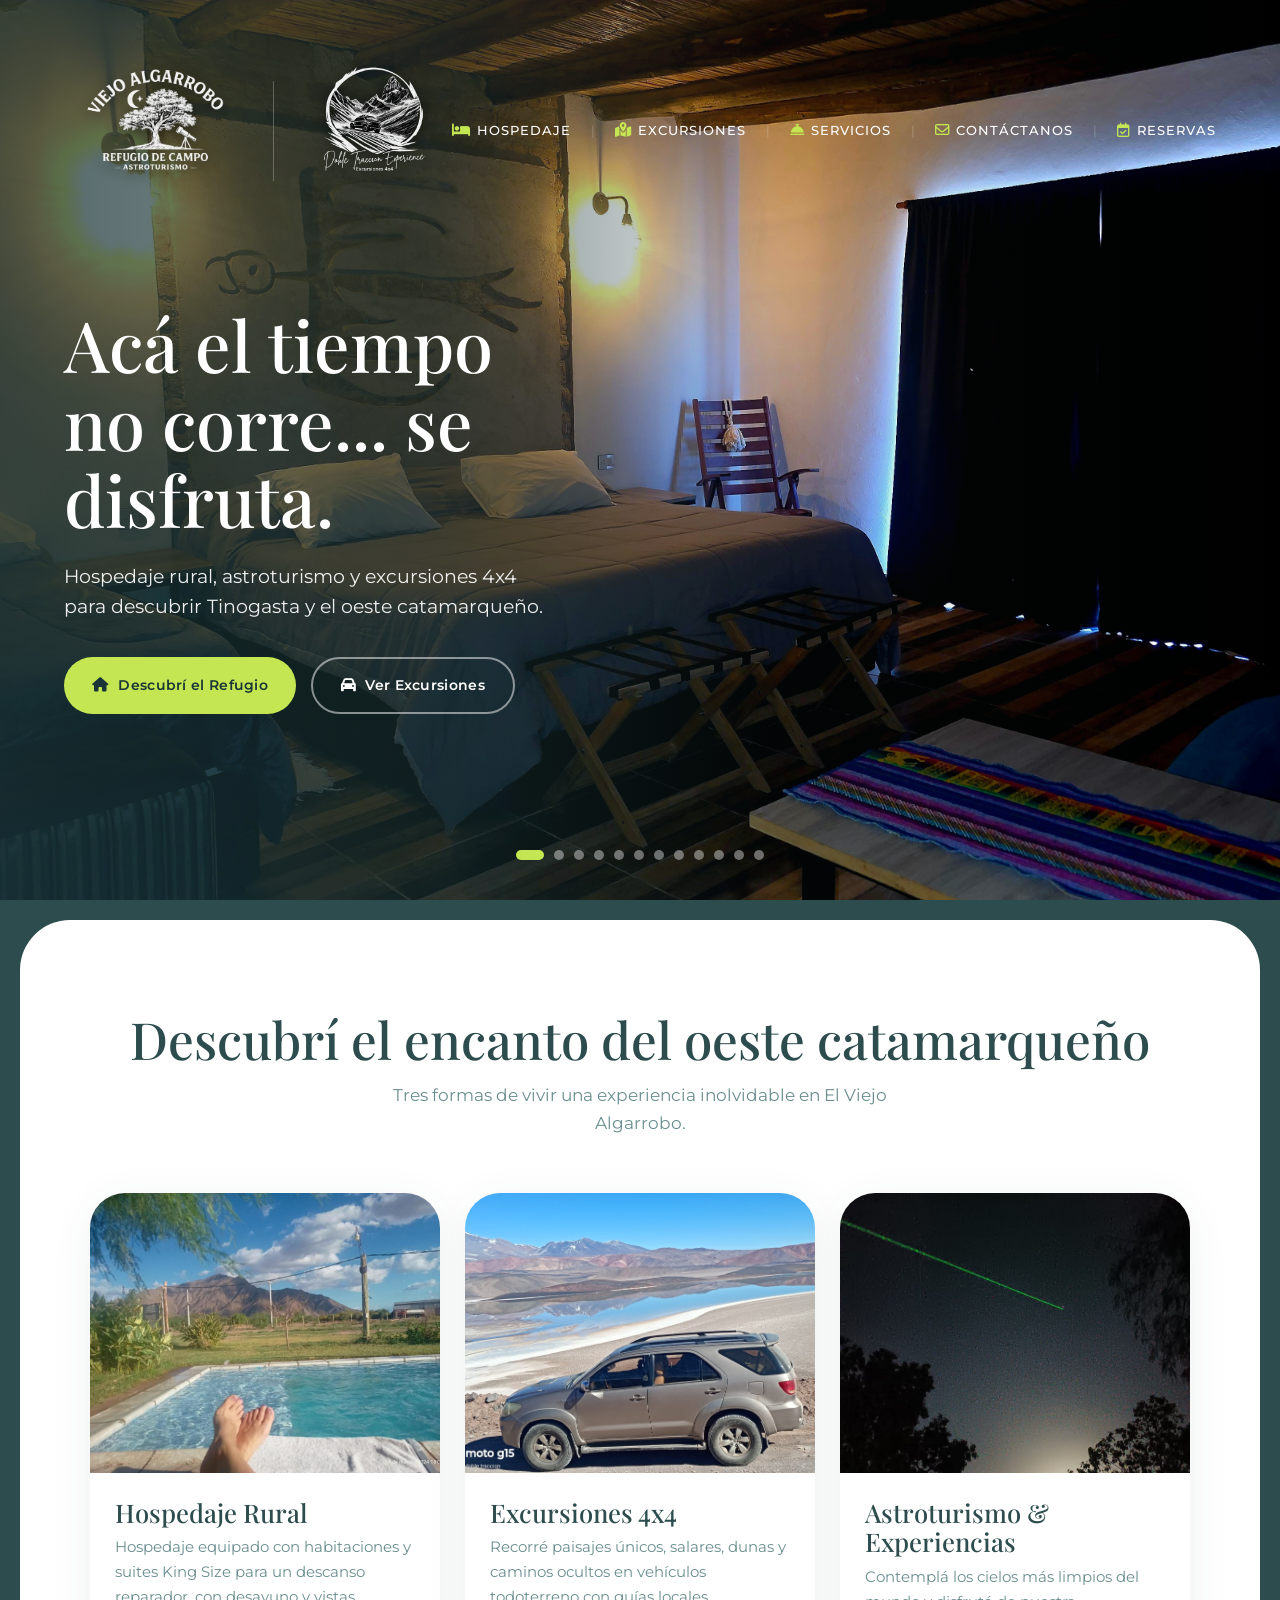
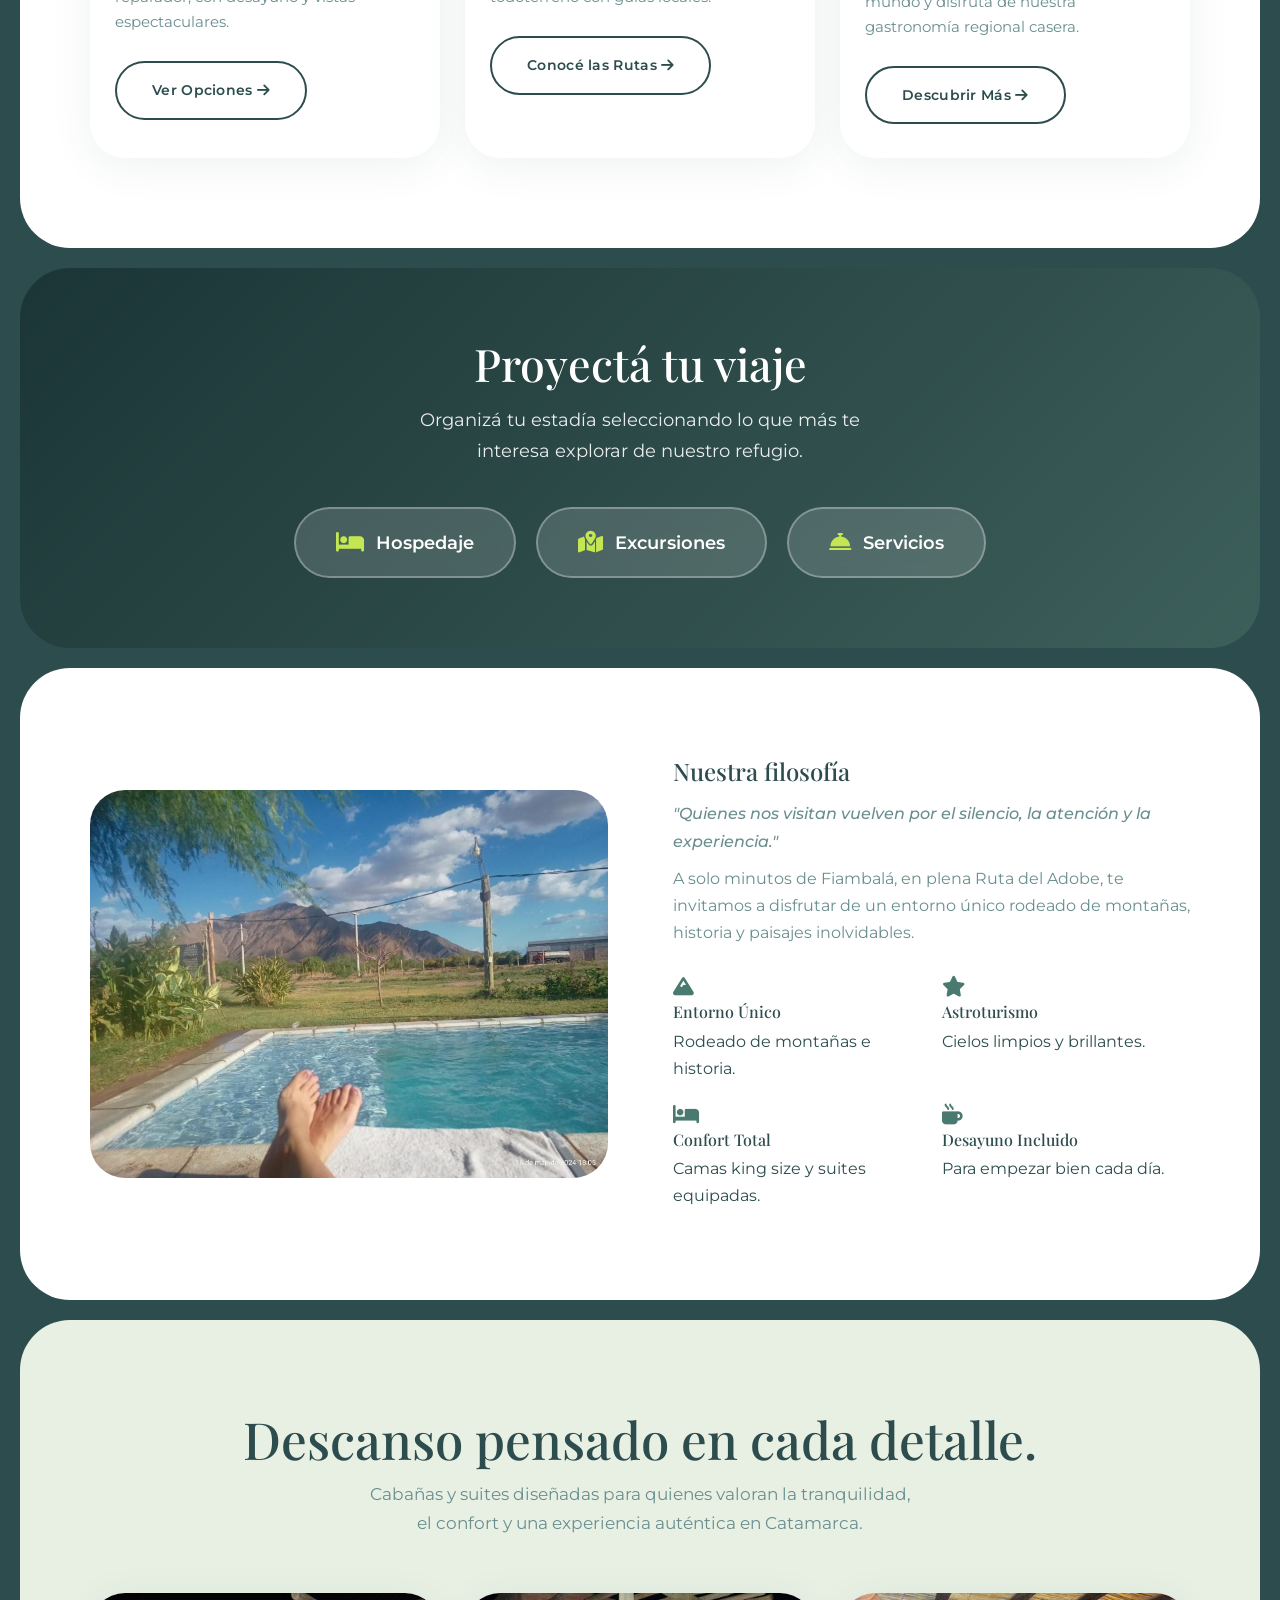
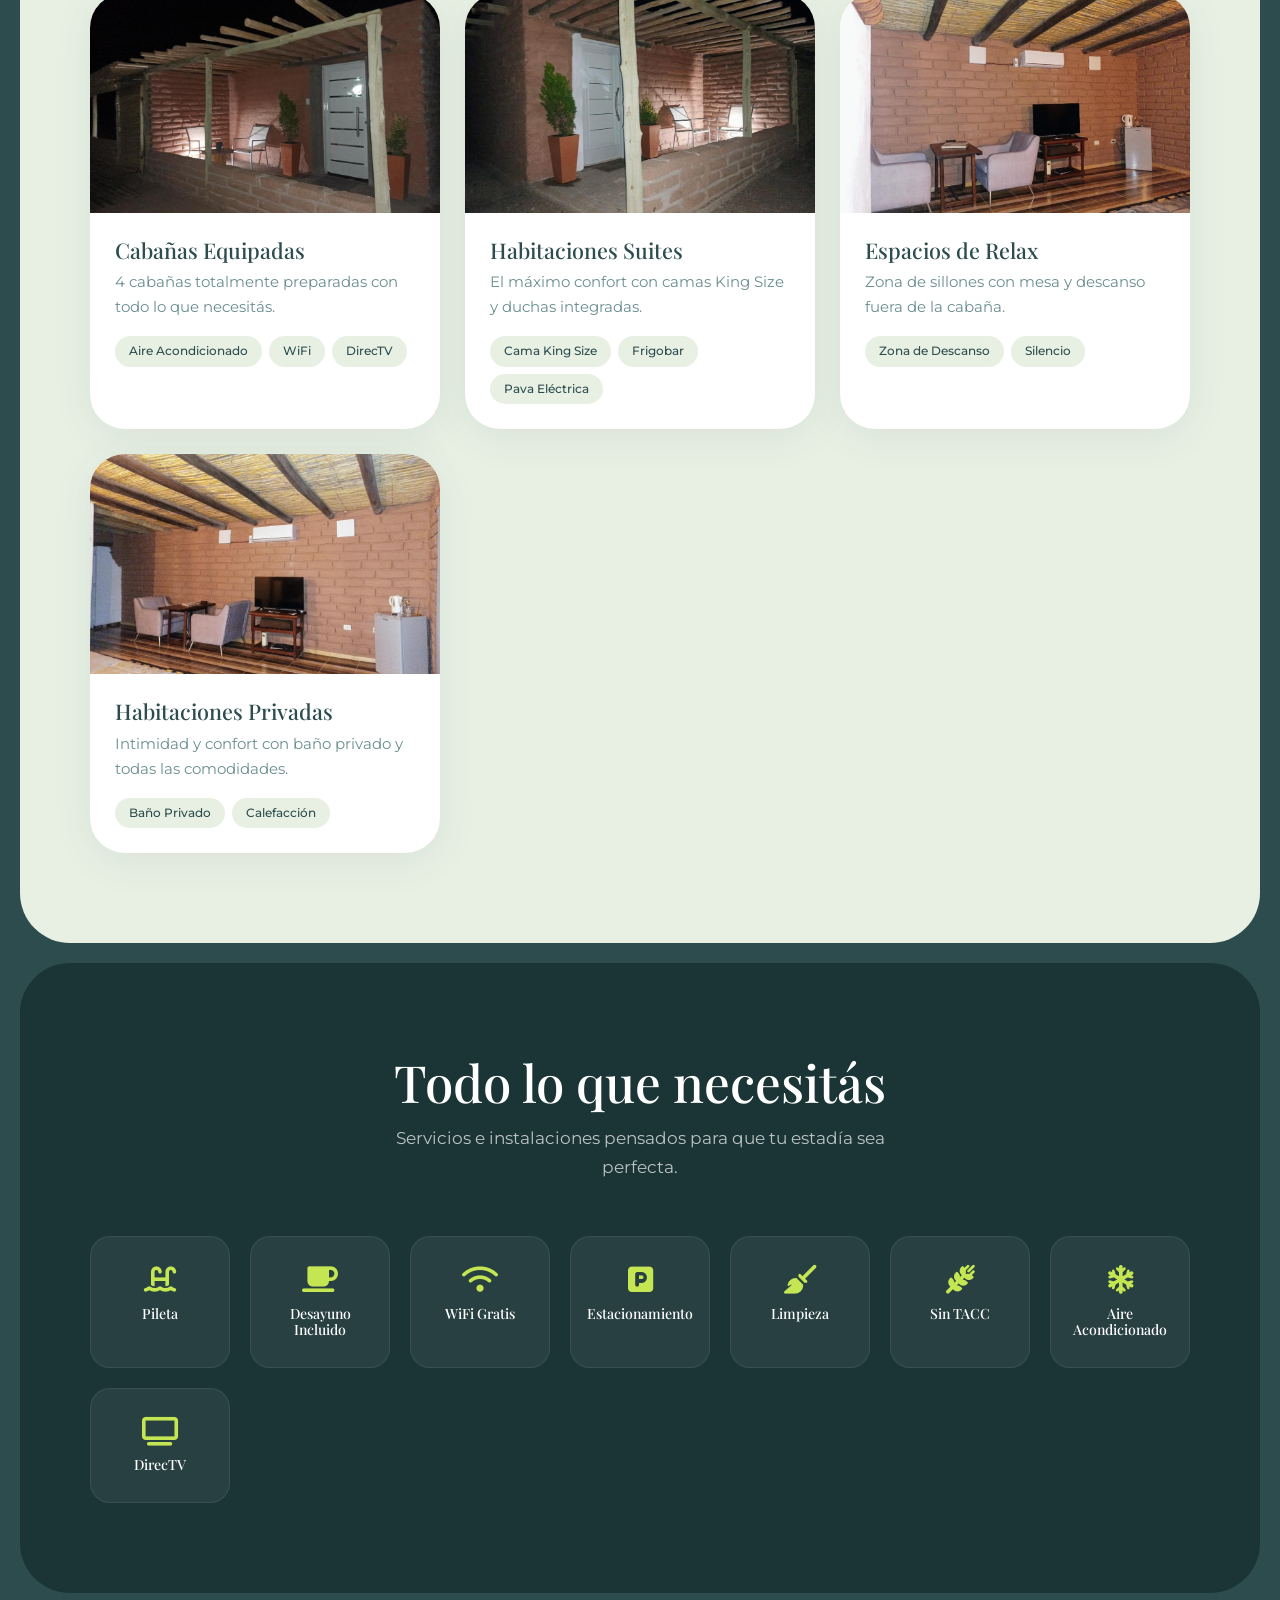
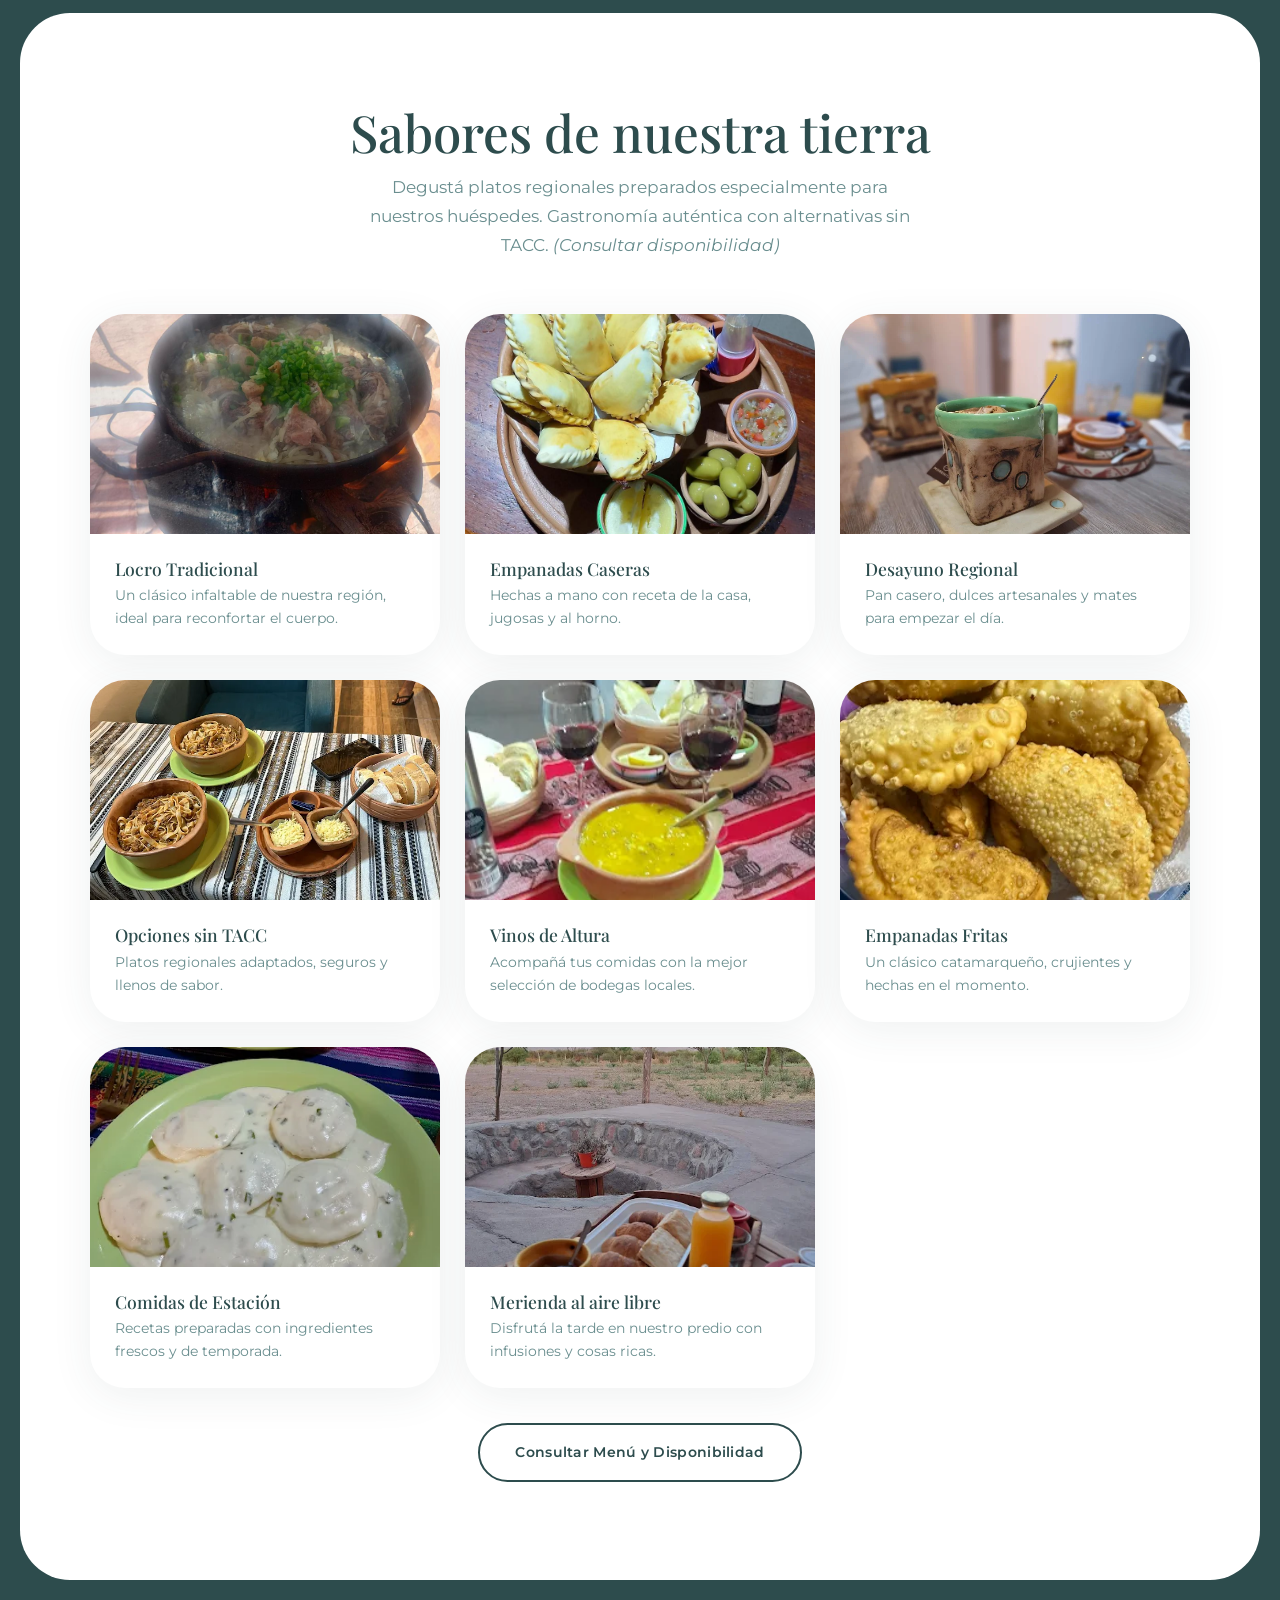
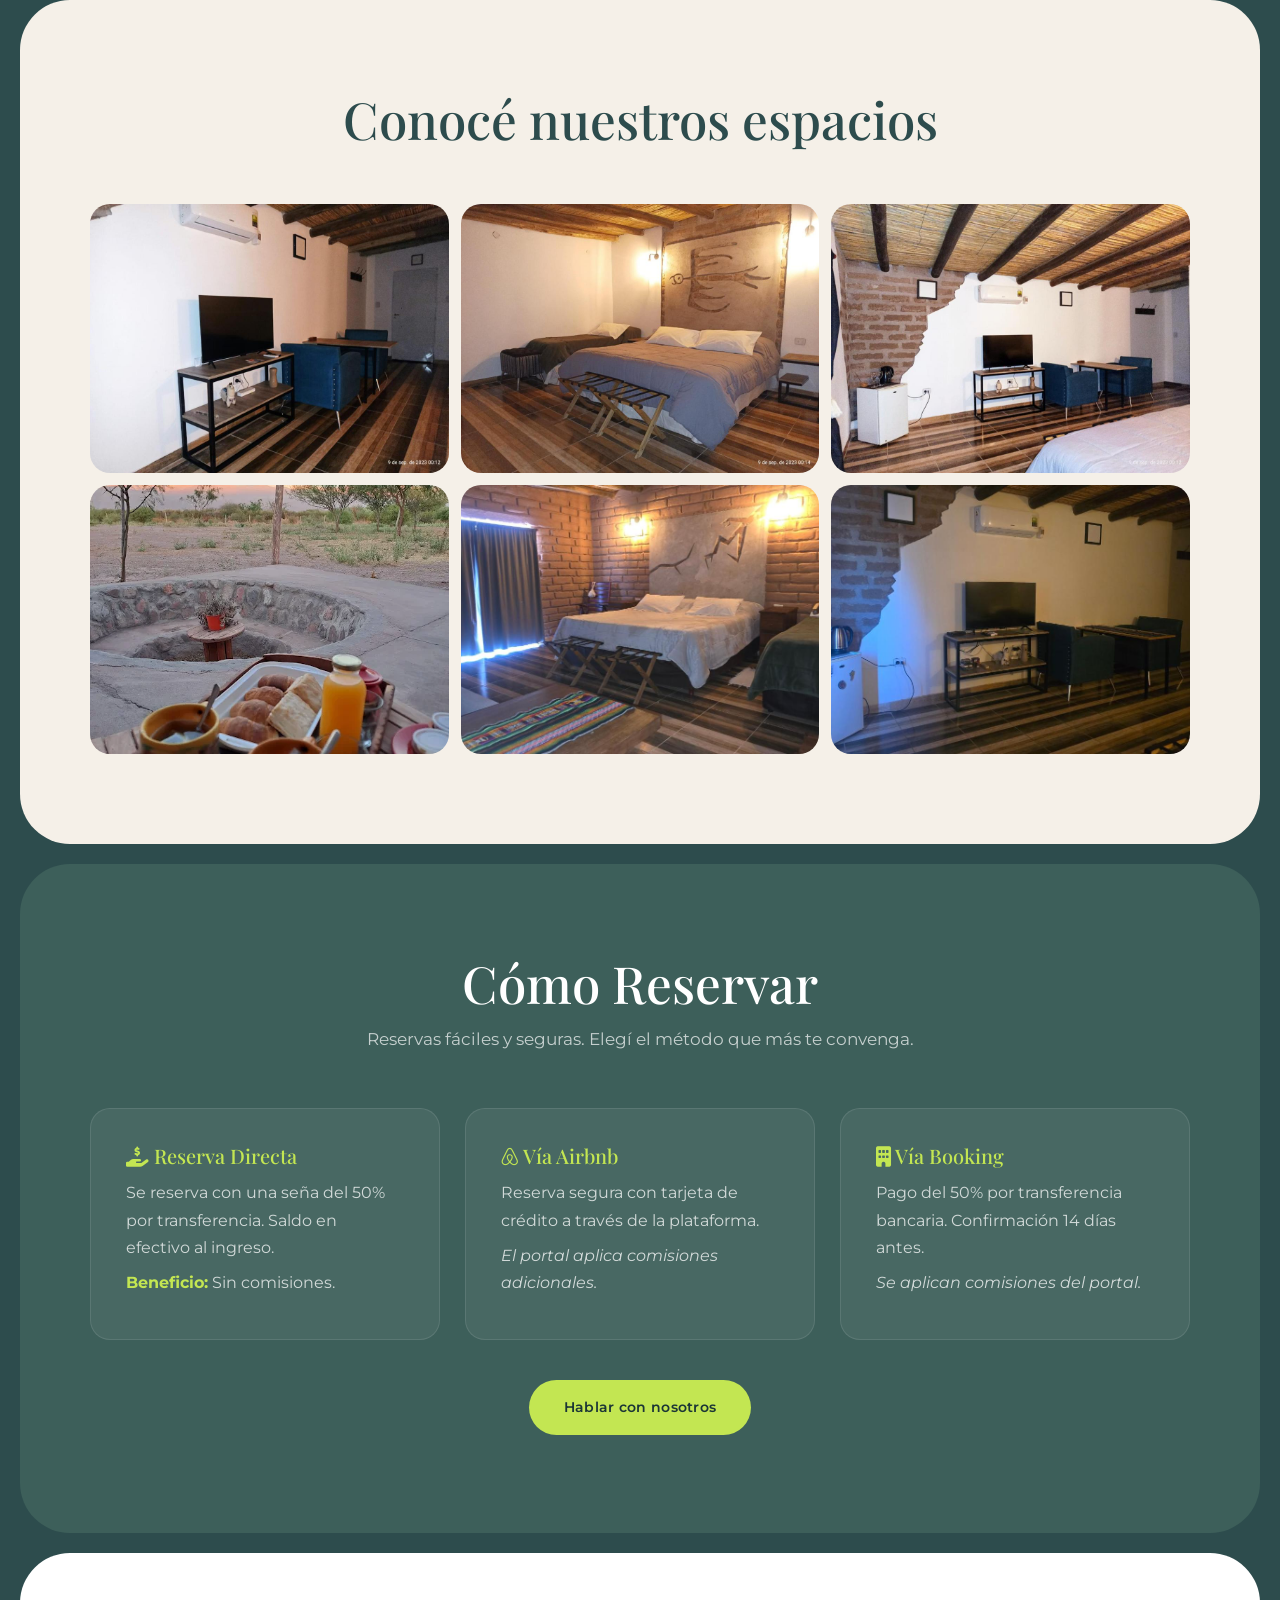
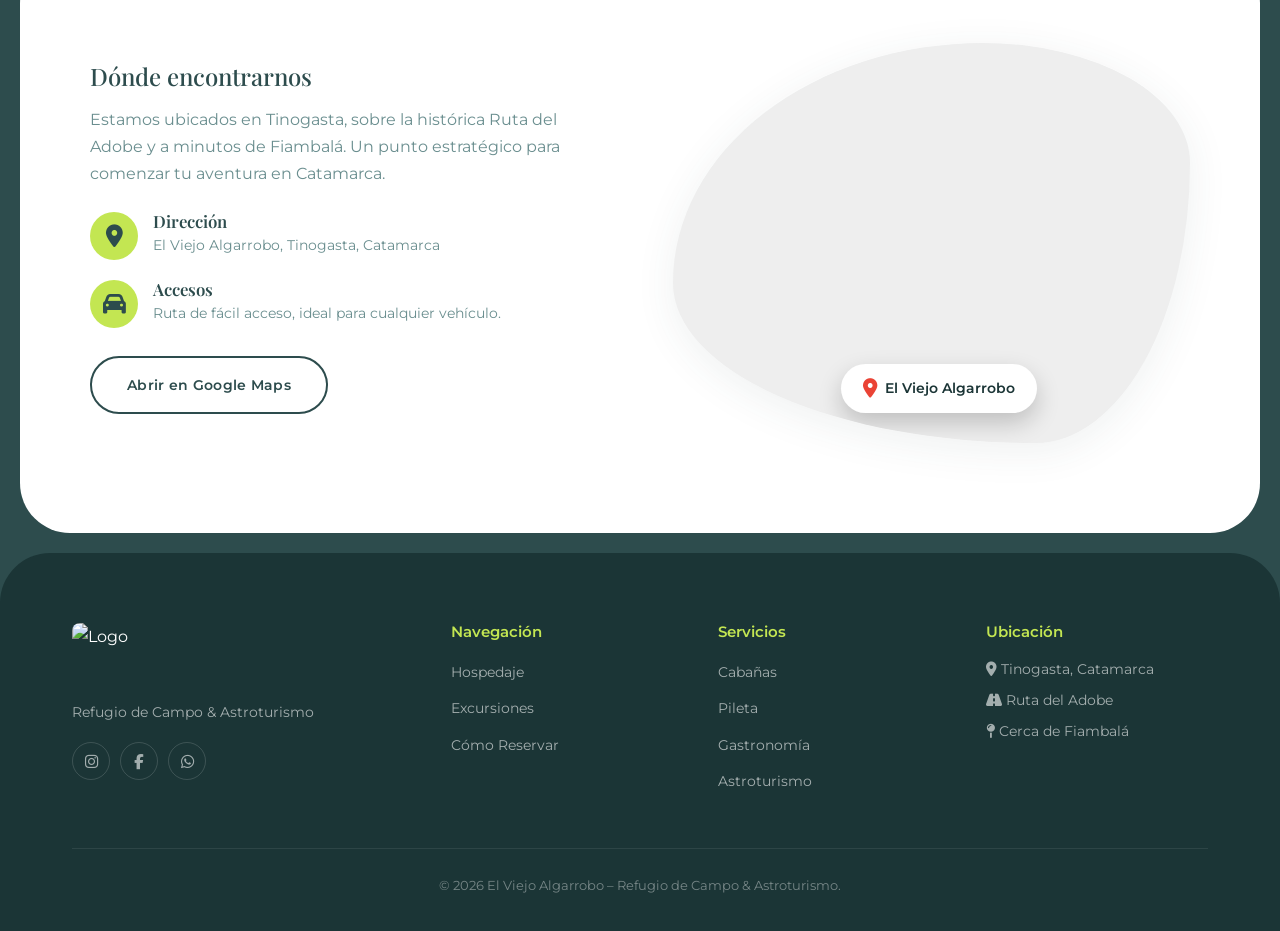
==== commit 309eb2c6: "feat: carrusel completo con 12 imagenes y ajuste de posicion imagen 5" ====
--- a/index.html
+++ b/index.html
@@ -1,29 +1,40 @@
 <!DOCTYPE html>
 <html lang="es">
+
 <head>
     <meta charset="UTF-8">
     <meta name="viewport" content="width=device-width, initial-scale=1.0">
     <title>El Viejo Algarrobo | Refugio de Campo - Tinogasta, Catamarca</title>
-    <meta name="description" content="Un refugio de campo pensado para relajarte en la Ruta del Adobe, Tinogasta, Catamarca. Astroturismo, cabañas equipadas y excursiones 4x4.">
+    <meta name="description"
+        content="Un refugio de campo pensado para relajarte en la Ruta del Adobe, Tinogasta, Catamarca. Astroturismo, cabañas equipadas y excursiones 4x4.">
     <link rel="stylesheet" href="style.css">
     <link rel="stylesheet" href="https://cdnjs.cloudflare.com/ajax/libs/font-awesome/6.4.0/css/all.min.css">
 </head>
+
 <body>
 
     <header id="main-header">
-        <div class="container">
+        <div class="header-container">
             <nav>
-                <a href="index.html" class="logo"><img src="img/LOGO N.png" alt="El Viejo Algarrobo"></a>
+                <div class="logo-group">
+                    <a href="index.html">
+                        <img src="img/logo 1.png" alt="El Viejo Algarrobo" class="logo-img logo-1">
+                    </a>
+                    <div class="logo-separator"></div>
+                    <a href="excursiones.html">
+                        <img src="img/logo 2.png" alt="Excursiones" class="logo-img logo-2">
+                    </a>
+                </div>
                 <ul class="nav-links" id="nav-links">
-                    <li><a href="index.html"><i class="fas fa-home"></i> Hospedaje</a></li>
-                    <li><a href="excursiones.html"><i class="fas fa-compass"></i> Excursiones</a></li>
-                    <li><a href="#servicios"><i class="fas fa-concierge-bell"></i> Servicios</a></li>
-                    <li><a href="#booking"><i class="fas fa-calendar-check"></i> Reservar</a></li>
+                    <li><a href="index.html"><i class="fa-solid fa-bed"></i> Hospedaje</a></li>
+                    <li><a href="excursiones.html"><i class="fa-solid fa-map-location-dot"></i> Excursiones</a></li>
+                    <li><a href="#servicios"><i class="fa-solid fa-concierge-bell"></i> Servicios</a></li>
+                    <li><a href="#ubicacion"><i class="fa-regular fa-envelope"></i> Contáctanos</a></li>
+                    <li><a href="#booking"><i class="fa-regular fa-calendar-check"></i> Reservas</a></li>
                 </ul>
                 <button class="menu-toggle" id="menu-toggle" aria-label="Menú">
                     <span></span><span></span><span></span>
                 </button>
-                <a href="#booking" class="btn btn-primary" style="font-size:0.82rem;">Reservar</a>
             </nav>
         </div>
     </header>
@@ -33,23 +44,51 @@
         <section class="hero">
             <div class="hero-slideshow">
                 <div class="hero-slide active">
-                    <img src="img/hospedaje/1.jpg" alt="El Viejo Algarrobo - Vista 1">
-                </div>
-                <div class="hero-slide">
-                    <img src="img/hospedaje/2.jpg" alt="El Viejo Algarrobo - Vista 2">
-                </div>
-                <div class="hero-slide">
-                    <img src="img/hospedaje/3.jpg" alt="El Viejo Algarrobo - Vista 3">
+                    <img src="img/Carrusel home/20250608_103853.jpg" alt="Vista 1">
+                </div>
+                <div class="hero-slide">
+                    <img src="img/Carrusel home/20250914_211210.jpg" alt="Vista 2">
+                </div>
+                <div class="hero-slide">
+                    <img src="img/Carrusel home/20250915_210612.jpg" alt="Vista 3">
+                </div>
+                <div class="hero-slide">
+                    <img src="img/Carrusel home/20251023_211422.jpg" alt="Vista 4">
+                </div>
+                <div class="hero-slide">
+                    <img src="img/Carrusel home/20251119_233030.jpg" alt="Vista 5" style="object-position: bottom;">
+                </div>
+                <div class="hero-slide">
+                    <img src="img/Carrusel home/20260109_201601.jpg" alt="Vista 6">
+                </div>
+                <div class="hero-slide">
+                    <img src="img/Carrusel home/20260206_165607.jpg" alt="Vista 7">
+                </div>
+                <div class="hero-slide">
+                    <img src="img/Carrusel home/20260218_203922.jpg" alt="Vista 8">
+                </div>
+                <div class="hero-slide">
+                    <img src="img/Carrusel home/20260218_204006.jpg" alt="Vista 9">
+                </div>
+                <div class="hero-slide">
+                    <img src="img/Carrusel home/20260218_204047.jpg" alt="Vista 10">
+                </div>
+                <div class="hero-slide">
+                    <img src="img/Carrusel home/20260218_204242.jpg" alt="Vista 11">
+                </div>
+                <div class="hero-slide">
+                    <img src="img/Carrusel home/20260311_201923.jpg" alt="Vista 12">
                 </div>
             </div>
             <div class="container">
-                <div class="hero-content hero-centered">
-                    <img src="img/LOGO N.png" alt="El Viejo Algarrobo" class="hero-logo">
-                    <h1>Acá el tiempo no corre… se disfruta.</h1>
-                    <p>Desconectate del estrés, respirá aire puro y reconectá con lo simple: naturaleza, silencio y cielos abiertos.</p>
+                <div class="hero-content">
+                    <h1>Acá el tiempo <br> no corre... se disfruta.</h1>
+                    <p>Hospedaje rural, astroturismo y excursiones 4x4 <br> para descubrir Tinogasta y el oeste
+                        catamarqueño.</p>
                     <div class="hero-btns">
-                        <a href="#about" class="btn btn-primary">Descubrí el Refugio</a>
-                        <a href="excursiones.html" class="btn btn-outline-light">Ver Excursiones</a>
+                        <a href="#about" class="btn btn-primary"><i class="fas fa-home"></i> Descubrí el Refugio</a>
+                        <a href="excursiones.html" class="btn btn-outline-light"><i class="fas fa-car"></i> Ver
+                            Excursiones</a>
                     </div>
                 </div>
             </div>
@@ -57,6 +96,74 @@
                 <button class="hero-dot active" data-slide="0"></button>
                 <button class="hero-dot" data-slide="1"></button>
                 <button class="hero-dot" data-slide="2"></button>
+                <button class="hero-dot" data-slide="3"></button>
+                <button class="hero-dot" data-slide="4"></button>
+                <button class="hero-dot" data-slide="5"></button>
+                <button class="hero-dot" data-slide="6"></button>
+                <button class="hero-dot" data-slide="7"></button>
+                <button class="hero-dot" data-slide="8"></button>
+                <button class="hero-dot" data-slide="9"></button>
+                <button class="hero-dot" data-slide="10"></button>
+                <button class="hero-dot" data-slide="11"></button>
+            </div>
+        </section>
+
+        <!-- Experiencias Principales -->
+        <section id="experiencias-principales" class="section-card section-card--white">
+            <div class="section-inner">
+                <div class="section-title reveal">
+                    <h2>Descubrí el encanto del oeste catamarqueño</h2>
+                    <p>Tres formas de vivir una experiencia inolvidable en El Viejo Algarrobo.</p>
+                </div>
+                <div class="cards-grid reveal-stagger">
+                    <div class="card big-card">
+                        <div class="card-img"><img src="img/hospedaje/700178798.jpg" alt="Hospedaje"></div>
+                        <div class="card-content">
+                            <h3 style="font-size: 1.6rem; color: var(--primary);">Hospedaje Rural</h3>
+                            <p>Hospedaje equipado con habitaciones y suites King Size para un descanso reparador, con
+                                desayuno y vistas
+                                espectaculares.</p>
+                            <a href="#about" class="btn btn-outline" style="margin-top: 10px;">Ver Opciones <i
+                                    class="fa-solid fa-arrow-right"></i></a>
+                        </div>
+                    </div>
+                    <div class="card big-card">
+                        <div class="card-img"><img src="img/DOBLETRACCION/excursiones.jpg" alt="Excursiones"></div>
+                        <div class="card-content">
+                            <h3 style="font-size: 1.6rem; color: var(--primary);">Excursiones 4x4</h3>
+                            <p>Recorré paisajes únicos, salares, dunas y caminos ocultos en vehículos todoterreno con
+                                guías locales.</p>
+                            <a href="excursiones.html" class="btn btn-outline" style="margin-top: 10px;">Conocé las
+                                Rutas <i class="fa-solid fa-arrow-right"></i></a>
+                        </div>
+                    </div>
+                    <div class="card big-card">
+                        <div class="card-img"><img src="img/ALGARROBO/astroturismo.jpeg" alt="Astroturismo"></div>
+                        <div class="card-content">
+                            <h3 style="font-size: 1.6rem; color: var(--primary);">Astroturismo & Experiencias</h3>
+                            <p>Contemplá los cielos más limpios del mundo y disfrutá de nuestra gastronomía regional
+                                casera.</p>
+                            <a href="#servicios" class="btn btn-outline" style="margin-top: 10px;">Descubrir Más <i
+                                    class="fa-solid fa-arrow-right"></i></a>
+                        </div>
+                    </div>
+                </div>
+            </div>
+        </section>
+
+        <!-- Proyecta tu Viaje -->
+        <section id="proyecta-tu-viaje" class="cta-banner"
+            style="margin: 20px; border-radius: var(--radius-xl); padding-top: 70px; padding-bottom: 70px;">
+            <div class="section-inner">
+                <h2 style="font-size: 2.8rem; margin-bottom: 15px;">Proyectá tu viaje</h2>
+                <p style="font-size: 1.15rem; margin-bottom: 40px; color: rgba(255,255,255,0.9);">Organizá tu estadía
+                    seleccionando lo que más te interesa explorar de nuestro refugio.</p>
+                <div class="project-links reveal-stagger">
+                    <a href="#about" class="project-btn"><i class="fa-solid fa-bed"></i> Hospedaje</a>
+                    <a href="excursiones.html" class="project-btn"><i class="fa-solid fa-map-location-dot"></i>
+                        Excursiones</a>
+                    <a href="#servicios" class="project-btn"><i class="fa-solid fa-concierge-bell"></i> Servicios</a>
+                </div>
             </div>
         </section>
 
@@ -69,13 +176,28 @@
                     </div>
                     <div class="features-content reveal-right">
                         <h2 style="margin-bottom:15px;">Nuestra filosofía</h2>
-                        <p style="color:var(--text-light); margin-bottom:10px; font-style: italic; font-weight: 500;">"Quienes nos visitan vuelven por el silencio, la atención y la experiencia."</p>
-                        <p style="color:var(--text-light); margin-bottom:28px;">A solo minutos de Fiambalá, en plena Ruta del Adobe, te invitamos a disfrutar de un entorno único rodeado de montañas, historia y paisajes inolvidables.</p>
+                        <p style="color:var(--text-light); margin-bottom:10px; font-style: italic; font-weight: 500;">
+                            "Quienes nos visitan vuelven por el silencio, la atención y la experiencia."</p>
+                        <p style="color:var(--text-light); margin-bottom:28px;">A solo minutos de Fiambalá, en plena
+                            Ruta del Adobe, te invitamos a disfrutar de un entorno único rodeado de montañas, historia y
+                            paisajes inolvidables.</p>
                         <div class="features-list">
-                            <div class="feature-item"><i class="fas fa-mountain"></i><h4>Entorno Único</h4><p>Rodeado de montañas e historia.</p></div>
-                            <div class="feature-item"><i class="fas fa-star"></i><h4>Astroturismo</h4><p>Cielos limpios y brillantes.</p></div>
-                            <div class="feature-item"><i class="fas fa-bed"></i><h4>Confort Total</h4><p>Camas king size y suites equipadas.</p></div>
-                            <div class="feature-item"><i class="fas fa-mug-hot"></i><h4>Desayuno Incluido</h4><p>Para empezar bien cada día.</p></div>
+                            <div class="feature-item"><i class="fas fa-mountain"></i>
+                                <h4>Entorno Único</h4>
+                                <p>Rodeado de montañas e historia.</p>
+                            </div>
+                            <div class="feature-item"><i class="fas fa-star"></i>
+                                <h4>Astroturismo</h4>
+                                <p>Cielos limpios y brillantes.</p>
+                            </div>
+                            <div class="feature-item"><i class="fas fa-bed"></i>
+                                <h4>Confort Total</h4>
+                                <p>Camas king size y suites equipadas.</p>
+                            </div>
+                            <div class="feature-item"><i class="fas fa-mug-hot"></i>
+                                <h4>Desayuno Incluido</h4>
+                                <p>Para empezar bien cada día.</p>
+                            </div>
                         </div>
                     </div>
                 </div>
@@ -87,7 +209,8 @@
             <div class="section-inner">
                 <div class="section-title reveal">
                     <h2>Descanso pensado en cada detalle.</h2>
-                    <p>Cabañas y suites diseñadas para quienes valoran la tranquilidad, el confort y una experiencia auténtica en Catamarca.</p>
+                    <p>Cabañas y suites diseñadas para quienes valoran la tranquilidad, el confort y una experiencia
+                        auténtica en Catamarca.</p>
                 </div>
                 <div class="cards-grid reveal-stagger">
                     <div class="card">
@@ -95,7 +218,8 @@
                         <div class="card-content">
                             <h3>Cabañas Equipadas</h3>
                             <p>4 cabañas totalmente preparadas con todo lo que necesitás.</p>
-                            <div class="card-tags"><span class="tag">Aire Acondicionado</span><span class="tag">WiFi</span><span class="tag">DirecTV</span></div>
+                            <div class="card-tags"><span class="tag">Aire Acondicionado</span><span
+                                    class="tag">WiFi</span><span class="tag">DirecTV</span></div>
                         </div>
                     </div>
                     <div class="card">
@@ -103,7 +227,8 @@
                         <div class="card-content">
                             <h3>Habitaciones Suites</h3>
                             <p>El máximo confort con camas King Size y duchas integradas.</p>
-                            <div class="card-tags"><span class="tag">Cama King Size</span><span class="tag">Frigobar</span><span class="tag">Pava Eléctrica</span></div>
+                            <div class="card-tags"><span class="tag">Cama King Size</span><span
+                                    class="tag">Frigobar</span><span class="tag">Pava Eléctrica</span></div>
                         </div>
                     </div>
                     <div class="card">
@@ -111,7 +236,8 @@
                         <div class="card-content">
                             <h3>Espacios de Relax</h3>
                             <p>Zona de sillones con mesa y descanso fuera de la cabaña.</p>
-                            <div class="card-tags"><span class="tag">Zona de Descanso</span><span class="tag">Silencio</span></div>
+                            <div class="card-tags"><span class="tag">Zona de Descanso</span><span
+                                    class="tag">Silencio</span></div>
                         </div>
                     </div>
                     <div class="card">
@@ -119,7 +245,8 @@
                         <div class="card-content">
                             <h3>Habitaciones Privadas</h3>
                             <p>Intimidad y confort con baño privado y todas las comodidades.</p>
-                            <div class="card-tags"><span class="tag">Baño Privado</span><span class="tag">Calefacción</span></div>
+                            <div class="card-tags"><span class="tag">Baño Privado</span><span
+                                    class="tag">Calefacción</span></div>
                         </div>
                     </div>
                 </div>
@@ -134,14 +261,30 @@
                     <p>Servicios e instalaciones pensados para que tu estadía sea perfecta.</p>
                 </div>
                 <div class="services-grid reveal-stagger">
-                    <div class="service-item"><i class="fas fa-swimming-pool"></i><h4>Pileta</h4></div>
-                    <div class="service-item"><i class="fas fa-coffee"></i><h4>Desayuno Incluido</h4></div>
-                    <div class="service-item"><i class="fas fa-wifi"></i><h4>WiFi Gratis</h4></div>
-                    <div class="service-item"><i class="fas fa-parking"></i><h4>Estacionamiento</h4></div>
-                    <div class="service-item"><i class="fas fa-broom"></i><h4>Limpieza</h4></div>
-                    <div class="service-item"><i class="fas fa-wheat-awn"></i><h4>Sin TACC</h4></div>
-                    <div class="service-item"><i class="fas fa-snowflake"></i><h4>Aire Acondicionado</h4></div>
-                    <div class="service-item"><i class="fas fa-tv"></i><h4>DirecTV</h4></div>
+                    <div class="service-item"><i class="fas fa-swimming-pool"></i>
+                        <h4>Pileta</h4>
+                    </div>
+                    <div class="service-item"><i class="fas fa-coffee"></i>
+                        <h4>Desayuno Incluido</h4>
+                    </div>
+                    <div class="service-item"><i class="fas fa-wifi"></i>
+                        <h4>WiFi Gratis</h4>
+                    </div>
+                    <div class="service-item"><i class="fas fa-parking"></i>
+                        <h4>Estacionamiento</h4>
+                    </div>
+                    <div class="service-item"><i class="fas fa-broom"></i>
+                        <h4>Limpieza</h4>
+                    </div>
+                    <div class="service-item"><i class="fas fa-wheat-awn"></i>
+                        <h4>Sin TACC</h4>
+                    </div>
+                    <div class="service-item"><i class="fas fa-snowflake"></i>
+                        <h4>Aire Acondicionado</h4>
+                    </div>
+                    <div class="service-item"><i class="fas fa-tv"></i>
+                        <h4>DirecTV</h4>
+                    </div>
                 </div>
             </div>
         </section>
@@ -151,63 +294,72 @@
             <div class="section-inner">
                 <div class="section-title reveal">
                     <h2>Sabores de nuestra tierra</h2>
-                    <p>Degustá platos regionales preparados especialmente para nuestros huéspedes. Gastronomía auténtica con alternativas sin TACC. <em>(Consultar disponibilidad)</em></p>
+                    <p>Degustá platos regionales preparados especialmente para nuestros huéspedes. Gastronomía auténtica
+                        con alternativas sin TACC. <em>(Consultar disponibilidad)</em></p>
                 </div>
                 <div class="cards-grid reveal-stagger">
                     <div class="card">
                         <div class="card-img"><img src="img/comidas/528621995.jpg" alt="Locro tradicional"></div>
                         <div class="card-content">
                             <h3 style="font-size: 1.1rem; margin-bottom: 5px;">Locro Tradicional</h3>
-                            <p style="font-size: 0.85rem; margin-bottom: 0;">Un clásico infaltable de nuestra región, ideal para reconfortar el cuerpo.</p>
+                            <p style="font-size: 0.85rem; margin-bottom: 0;">Un clásico infaltable de nuestra región,
+                                ideal para reconfortar el cuerpo.</p>
                         </div>
                     </div>
                     <div class="card">
                         <div class="card-img"><img src="img/comidas/557886529.jpg" alt="Empanadas caseras"></div>
                         <div class="card-content">
                             <h3 style="font-size: 1.1rem; margin-bottom: 5px;">Empanadas Caseras</h3>
-                            <p style="font-size: 0.85rem; margin-bottom: 0;">Hechas a mano con receta de la casa, jugosas y al horno.</p>
+                            <p style="font-size: 0.85rem; margin-bottom: 0;">Hechas a mano con receta de la casa,
+                                jugosas y al horno.</p>
                         </div>
                     </div>
                     <div class="card">
                         <div class="card-img"><img src="img/comidas/un.webp" alt="Desayuno Regional"></div>
                         <div class="card-content">
                             <h3 style="font-size: 1.1rem; margin-bottom: 5px;">Desayuno Regional</h3>
-                            <p style="font-size: 0.85rem; margin-bottom: 0;">Pan casero, dulces artesanales y mates para empezar el día.</p>
+                            <p style="font-size: 0.85rem; margin-bottom: 0;">Pan casero, dulces artesanales y mates para
+                                empezar el día.</p>
                         </div>
                     </div>
                     <div class="card">
                         <div class="card-img"><img src="img/comidas/unnamed (1).webp" alt="Opciones sin TACC"></div>
                         <div class="card-content">
                             <h3 style="font-size: 1.1rem; margin-bottom: 5px;">Opciones sin TACC</h3>
-                            <p style="font-size: 0.85rem; margin-bottom: 0;">Platos regionales adaptados, seguros y llenos de sabor.</p>
+                            <p style="font-size: 0.85rem; margin-bottom: 0;">Platos regionales adaptados, seguros y
+                                llenos de sabor.</p>
                         </div>
                     </div>
                     <div class="card">
                         <div class="card-img"><img src="img/comidas/unnamed (2).webp" alt="Vinos de Altura"></div>
                         <div class="card-content">
                             <h3 style="font-size: 1.1rem; margin-bottom: 5px;">Vinos de Altura</h3>
-                            <p style="font-size: 0.85rem; margin-bottom: 0;">Acompañá tus comidas con la mejor selección de bodegas locales.</p>
+                            <p style="font-size: 0.85rem; margin-bottom: 0;">Acompañá tus comidas con la mejor selección
+                                de bodegas locales.</p>
                         </div>
                     </div>
                     <div class="card">
                         <div class="card-img"><img src="img/comidas/unnamed (3).webp" alt="Empanadas Fritas"></div>
                         <div class="card-content">
                             <h3 style="font-size: 1.1rem; margin-bottom: 5px;">Empanadas Fritas</h3>
-                            <p style="font-size: 0.85rem; margin-bottom: 0;">Un clásico catamarqueño, crujientes y hechas en el momento.</p>
+                            <p style="font-size: 0.85rem; margin-bottom: 0;">Un clásico catamarqueño, crujientes y
+                                hechas en el momento.</p>
                         </div>
                     </div>
                     <div class="card">
                         <div class="card-img"><img src="img/comidas/unnamed (4).webp" alt="Comidas de Estación"></div>
                         <div class="card-content">
                             <h3 style="font-size: 1.1rem; margin-bottom: 5px;">Comidas de Estación</h3>
-                            <p style="font-size: 0.85rem; margin-bottom: 0;">Recetas preparadas con ingredientes frescos y de temporada.</p>
+                            <p style="font-size: 0.85rem; margin-bottom: 0;">Recetas preparadas con ingredientes frescos
+                                y de temporada.</p>
                         </div>
                     </div>
                     <div class="card">
                         <div class="card-img"><img src="img/comidas/unnamed.webp" alt="Merienda al aire libre"></div>
                         <div class="card-content">
                             <h3 style="font-size: 1.1rem; margin-bottom: 5px;">Merienda al aire libre</h3>
-                            <p style="font-size: 0.85rem; margin-bottom: 0;">Disfrutá la tarde en nuestro predio con infusiones y cosas ricas.</p>
+                            <p style="font-size: 0.85rem; margin-bottom: 0;">Disfrutá la tarde en nuestro predio con
+                                infusiones y cosas ricas.</p>
                         </div>
                     </div>
                 </div>
@@ -270,8 +422,10 @@
                 <div class="features-split">
                     <div class="features-content reveal-left">
                         <h2 style="margin-bottom:15px;">Dónde encontrarnos</h2>
-                        <p style="color:var(--text-light); margin-bottom:20px;">Estamos ubicados en Tinogasta, sobre la histórica Ruta del Adobe y a minutos de Fiambalá. Un punto estratégico para comenzar tu aventura en Catamarca.</p>
-                        
+                        <p style="color:var(--text-light); margin-bottom:20px;">Estamos ubicados en Tinogasta, sobre la
+                            histórica Ruta del Adobe y a minutos de Fiambalá. Un punto estratégico para comenzar tu
+                            aventura en Catamarca.</p>
+
                         <div class="location-details">
                             <div class="loc-item">
                                 <i class="fas fa-map-marker-alt"></i>
@@ -289,11 +443,14 @@
                             </div>
                         </div>
                         <br>
-                        <a href="https://maps.app.goo.gl/uXpUaX2cR9K3qA5n8" target="_blank" class="btn btn-outline animate-pulse-slow">Abrir en Google Maps</a>
+                        <a href="https://maps.app.goo.gl/uXpUaX2cR9K3qA5n8" target="_blank"
+                            class="btn btn-outline animate-pulse-slow">Abrir en Google Maps</a>
                     </div>
                     <div class="features-img reveal-right">
                         <div class="map-container organic-shape">
-                            <iframe src="https://www.google.com/maps/embed?pb=!1m18!1m12!1m3!1d3525.6239161207604!2d-67.62486712452521!3d-27.913512176065037!2m3!1f0!2f0!3f0!3m2!1i1024!2i768!4f13.1!3m3!1m2!1s0x969e17b7afe2ca85%3A0xfc14e283d974351d!2sEL%20VIEJO%20ALGARROBO!5e0!3m2!1ses!2sar!4v1777927478155!5m2!1ses!2sar" allowfullscreen="" loading="lazy" referrerpolicy="no-referrer-when-downgrade"></iframe>
+                            <iframe
+                                src="https://www.google.com/maps/embed?pb=!1m18!1m12!1m3!1d3525.6239161207604!2d-67.62486712452521!3d-27.913512176065037!2m3!1f0!2f0!3f0!3m2!1i1024!2i768!4f13.1!3m3!1m2!1s0x969e17b7afe2ca85%3A0xfc14e283d974351d!2sEL%20VIEJO%20ALGARROBO!5e0!3m2!1ses!2sar!4v1777927478155!5m2!1ses!2sar"
+                                allowfullscreen="" loading="lazy" referrerpolicy="no-referrer-when-downgrade"></iframe>
                             <div class="map-badge animate-bounce-soft">
                                 <i class="fas fa-location-dot"></i> El Viejo Algarrobo
                             </div>
@@ -311,7 +468,8 @@
                     <img src="img/LOGO N.png" alt="Logo">
                     <p>Refugio de Campo & Astroturismo</p>
                     <div class="social-links">
-                        <a href="https://www.instagram.com/elviejoalgarrobotinogasta/" target="_blank" aria-label="Instagram"><i class="fab fa-instagram"></i></a>
+                        <a href="https://www.instagram.com/elviejoalgarrobotinogasta/" target="_blank"
+                            aria-label="Instagram"><i class="fab fa-instagram"></i></a>
                         <a href="#" aria-label="Facebook"><i class="fab fa-facebook-f"></i></a>
                         <a href="#" aria-label="WhatsApp"><i class="fab fa-whatsapp"></i></a>
                     </div>
@@ -348,4 +506,5 @@
 
     <script src="main.js"></script>
 </body>
-</html>
+
+</html>
--- a/style.css
+++ b/style.css
@@ -1,4 +1,4 @@
-@import url('https://fonts.googleapis.com/css2?family=DM+Serif+Display:ital@0;1&family=Inter:wght@100..900&display=swap');
+@import url('https://fonts.googleapis.com/css2?family=Montserrat:wght@300;400;500;600&family=Playfair+Display:ital,wght@0,400;0,500;0,600;0,700;1,400&display=swap');
 
 :root {
     --primary: #2D4C4D;
@@ -14,8 +14,8 @@
     --green-muted: #4A7A6F;
     --text: #2D4C4D;
     --text-light: #6A8E8F;
-    --font-serif: "DM Serif Display", serif;
-    --font-sans: "Inter", sans-serif;
+    --font-serif: "Playfair Display", serif;
+    --font-sans: "Montserrat", sans-serif;
     --radius-xl: 50px;
     --radius-lg: 35px;
     --radius-md: 20px;
@@ -35,13 +35,14 @@
     overflow-x: hidden;
 }
 
-h1, h2, h3, h4 { font-family: var(--font-serif); font-weight: 400; line-height: 1.15; }
+h1, h2, h3, h4 { font-family: var(--font-serif); font-weight: 500; line-height: 1.15; }
 a { text-decoration: none; color: inherit; transition: var(--transition); }
 ul { list-style: none; }
 img { max-width: 100%; display: block; }
 
 /* --- Utilities --- */
 .container { max-width: 1200px; margin: 0 auto; padding: 0 2rem; }
+.header-container { width: 100%; margin: 0 auto; padding: 0 5%; }
 
 .section-card {
     background: var(--cream);
@@ -135,26 +136,64 @@
     box-shadow: 0 4px 30px rgba(0,0,0,0.15);
 }
 
+header.scrolled .logo-img {
+    height: 90px;
+}
+
+header.scrolled .logo-separator {
+    height: 50px;
+}
+
+header.scrolled .logo-1 {
+    margin-bottom: 22px;
+}
+
 nav { display: flex; justify-content: space-between; align-items: center; }
-.logo img { 
-    height: 60px; 
-    border-radius: 50%; 
-    background: rgba(255, 255, 255, 0.95);
-    padding: 5px;
-    box-shadow: 0 0 15px rgba(255, 255, 255, 0.5);
-    animation: pulseNavLogo 3s infinite alternate;
-}
-
-@keyframes pulseNavLogo {
-    0% { box-shadow: 0 0 10px rgba(255, 255, 255, 0.4); }
-    100% { box-shadow: 0 0 20px rgba(255, 255, 255, 0.8); }
-}
-.nav-links { display: flex; gap: 35px; }
+.logo-group {
+    display: flex;
+    align-items: center;
+    gap: 14px;
+    transition: var(--transition);
+}
+@keyframes logoPulse {
+    0%, 100% { transform: scale(1); }
+    50% { transform: scale(1.04); }
+}
+
+.logo-img {
+    height: 180px;
+    width: auto;
+    object-fit: contain;
+    filter: drop-shadow(0px 4px 8px rgba(0, 0, 0, 0.6));
+    opacity: 0.95;
+    transition: var(--transition);
+    animation: logoPulse 4s ease-in-out infinite;
+}
+.logo-1 {
+    margin-bottom: 45px; /* Aligns the drawing by shifting the image up */
+}
+.logo-img:hover {
+    opacity: 1;
+    filter: drop-shadow(0px 6px 15px rgba(0, 0, 0, 0.8)) brightness(1.1);
+}
+.nav-links { display: flex; align-items: center; gap: 20px; }
+.nav-links li { display: flex; align-items: center; }
+.nav-links li:not(:last-child)::after {
+    content: '|';
+    color: rgba(255, 255, 255, 0.35);
+    margin-left: 20px;
+    font-size: 0.8rem;
+    font-weight: 300;
+    pointer-events: none;
+}
 .nav-links a {
-    font-weight: 500; font-size: 0.9rem;
+    font-weight: 500; font-size: 0.8rem;
     color: var(--white); position: relative;
-    letter-spacing: 0.3px;
-}
+    letter-spacing: 1px;
+    text-transform: uppercase;
+    display: flex; align-items: center; gap: 6px;
+}
+.nav-links a i { font-size: 0.9rem; color: var(--accent); }
 .nav-links a::after {
     content: ''; position: absolute; bottom: -6px; left: 0;
     width: 0; height: 2px; background: var(--accent);
@@ -225,83 +264,66 @@
 .hero-slideshow::after {
     content: ''; position: absolute; inset: 0;
     background: linear-gradient(
-        180deg,
-        rgba(27, 53, 54, 0.55) 0%,
-        rgba(27, 53, 54, 0.2) 40%,
-        rgba(27, 53, 54, 0.6) 100%
+        90deg,
+        rgba(27, 53, 54, 0.75) 0%,
+        rgba(27, 53, 54, 0.55) 35%,
+        rgba(27, 53, 54, 0.1) 60%,
+        transparent 100%
     );
     z-index: 2;
 }
 
+.hero .container {
+    width: 100%;
+    max-width: none;
+    padding: 0 5%;
+}
+
 .hero-content {
-    position: relative; z-index: 3; max-width: 700px;
-}
-
-.hero-centered {
-    display: flex; flex-direction: column;
-    align-items: center; text-align: center;
-    max-width: 800px; margin: 0 auto;
-}
-
-.hero-logo {
-    width: 180px; height: 180px;
-    border-radius: 50%;
-    object-fit: contain;
-    margin-bottom: 30px;
-    opacity: 0; transform: scale(0.8);
-    background: rgba(255, 255, 255, 0.95);
-    padding: 15px;
-    box-shadow: 0 0 30px rgba(255, 255, 255, 0.4);
-    animation: heroLogoIn 1s cubic-bezier(0.16, 1, 0.3, 1) forwards 0.3s, pulseHeroLogo 4s infinite alternate 1.3s;
-}
-
-@keyframes heroLogoIn {
-    to { opacity: 1; transform: scale(1); }
-}
-
-@keyframes pulseHeroLogo {
-    0% { box-shadow: 0 0 20px rgba(255, 255, 255, 0.4); transform: scale(1); }
-    100% { box-shadow: 0 0 50px rgba(255, 255, 255, 0.8); transform: scale(1.05); }
-}
-
-.hero-centered h1 {
-    font-size: clamp(2.5rem, 6vw, 4.5rem);
-    line-height: 1.06; margin-bottom: 18px;
-    opacity: 0; transform: translateY(30px);
-    animation: heroFadeUp 1.2s cubic-bezier(0.16, 1, 0.3, 1) forwards 0.8s;
-}
-
-.hero-centered p {
-    font-size: 1.15rem; margin-bottom: 35px;
-    opacity: 0; transform: translateY(25px);
-    animation: heroFadeUp 1.2s cubic-bezier(0.16, 1, 0.3, 1) forwards 1.1s;
-    max-width: 520px; color: rgba(255,255,255,0.9);
-}
-
-.hero-centered .hero-btns {
-    justify-content: center;
-    opacity: 0; transform: translateY(25px);
-    animation: heroFadeUp 1.2s cubic-bezier(0.16, 1, 0.3, 1) forwards 1.4s;
-}
-
-.hero h1 {
-    font-size: clamp(2.8rem, 7vw, 5rem);
-    line-height: 1.06; margin-bottom: 22px;
-    opacity: 0; transform: translateY(40px);
+    position: relative;
+    z-index: 3;
+    max-width: 550px;
+    text-align: left;
+    margin-top: 120px;
+}
+
+.hero-content h1 {
+    font-size: clamp(2.6rem, 5.8vw, 4.4rem);
+    line-height: 1.1;
+    margin-bottom: 22px;
+    font-weight: 500;
+    opacity: 0;
+    transform: translateY(40px);
     animation: heroFadeUp 1.2s cubic-bezier(0.16, 1, 0.3, 1) forwards 0.6s;
 }
 
-.hero p {
-    font-size: 1.15rem; margin-bottom: 35px;
-    opacity: 0; transform: translateY(30px);
+.hero-content p {
+    font-size: 1.2rem;
+    line-height: 1.6;
+    margin-bottom: 35px;
+    color: rgba(255, 255, 255, 0.92);
+    max-width: 600px;
+    opacity: 0;
+    transform: translateY(30px);
     animation: heroFadeUp 1.2s cubic-bezier(0.16, 1, 0.3, 1) forwards 0.9s;
-    max-width: 520px; color: rgba(255,255,255,0.9);
 }
 
 .hero-btns {
-    display: flex; gap: 15px; flex-wrap: wrap;
-    opacity: 0; transform: translateY(30px);
+    display: flex;
+    gap: 15px;
+    flex-wrap: wrap;
+    opacity: 0;
+    transform: translateY(30px);
     animation: heroFadeUp 1.2s cubic-bezier(0.16, 1, 0.3, 1) forwards 1.2s;
+}
+
+.hero-btns .btn {
+    display: inline-flex;
+    align-items: center;
+    gap: 10px;
+    padding: 14px 28px;
+    font-size: 0.9rem;
+    font-weight: 600;
 }
 
 @keyframes heroFadeUp {
@@ -310,18 +332,37 @@
 
 /* Hero dots */
 .hero-dots {
-    position: absolute; bottom: 40px; left: 50%;
-    transform: translateX(-50%); z-index: 4;
-    display: flex; gap: 10px;
-}
+    position: absolute;
+    bottom: 40px;
+    left: 50%;
+    transform: translateX(-50%);
+    z-index: 4;
+    display: flex;
+    gap: 10px;
+}
+
 .hero-dot {
-    width: 10px; height: 10px; border-radius: 50%;
-    background: rgba(255,255,255,0.4); border: none;
-    cursor: pointer; transition: var(--transition);
-}
+    width: 10px;
+    height: 10px;
+    border-radius: 50%;
+    background: rgba(255, 255, 255, 0.4);
+    border: none;
+    cursor: pointer;
+    transition: var(--transition);
+}
+
 .hero-dot.active {
-    background: var(--accent); width: 28px;
+    background: var(--accent);
+    width: 28px;
     border-radius: 10px;
+}
+
+.logo-separator {
+    width: 1px;
+    height: 100px;
+    background-color: rgba(255, 255, 255, 0.25);
+    margin: 0 8px;
+    transition: var(--transition);
 }
 
 /* --- Section Titles --- */
@@ -358,6 +399,7 @@
 }
 
 .card-img { height: 220px; overflow: hidden; }
+.big-card .card-img { height: 280px; }
 .card-img img {
     width: 100%; height: 100%; object-fit: cover;
     transition: transform 0.7s ease;
@@ -447,7 +489,7 @@
 }
 .gallery-item:hover img { transform: scale(1.08); }
 
-/* --- CTA --- */
+/* --- CTA & Project Links --- */
 .cta-banner {
     background: linear-gradient(135deg, var(--primary-dark), var(--green-card));
     color: var(--white); border-radius: var(--radius-lg);
@@ -455,6 +497,41 @@
 }
 .cta-banner h2 { color: var(--white); margin-bottom: 12px; }
 .cta-banner p { color: rgba(255,255,255,0.8); margin-bottom: 28px; max-width: 480px; margin-left: auto; margin-right: auto; }
+
+.project-links {
+    display: flex;
+    justify-content: center;
+    gap: 20px;
+    flex-wrap: wrap;
+    margin-top: 20px;
+}
+.project-btn {
+    display: inline-flex;
+    align-items: center;
+    gap: 12px;
+    padding: 18px 40px;
+    background: rgba(255, 255, 255, 0.15);
+    border: 2px solid rgba(255, 255, 255, 0.3);
+    border-radius: var(--radius-pill);
+    color: var(--white);
+    font-size: 1.15rem;
+    font-weight: 600;
+    transition: var(--transition);
+    backdrop-filter: blur(10px);
+}
+.project-btn i {
+    font-size: 1.4rem;
+    color: var(--accent);
+}
+.project-btn:hover {
+    background: var(--white);
+    color: var(--primary-dark);
+    border-color: var(--white);
+    transform: translateY(-5px);
+}
+.project-btn:hover i {
+    color: var(--primary-dark);
+}
 
 /* --- Astro Section --- */
 .astro-section {
@@ -624,7 +701,19 @@
 }
 
 @media (max-width: 768px) {
+    header {
+        transform: translateY(-100%);
+        opacity: 0;
+        transition: transform 0.6s cubic-bezier(0.16, 1, 0.3, 1), opacity 0.6s ease, background 0.5s ease;
+    }
+    header.scrolled {
+        transform: translateY(0);
+        opacity: 1;
+    }
+    .logo-img { height: 90px; }
+    .logo-separator { height: 50px; }
     .section-card { padding: 45px 22px; margin: 8px; border-radius: var(--radius-lg); }
+    .hero-content { max-width: 100%; }
     .menu-toggle { display: flex; }
     .nav-links { 
         position: absolute; top: 100%; left: 0; width: 100%;
@@ -635,6 +724,7 @@
         max-height: 0; overflow: hidden; opacity: 0;
         transition: all 0.4s cubic-bezier(0.4, 0, 0.2, 1);
     }
+    .nav-links li:not(:last-child)::after { display: none; }
     .nav-links.active {
         max-height: 400px; opacity: 1; padding: 30px;
     }
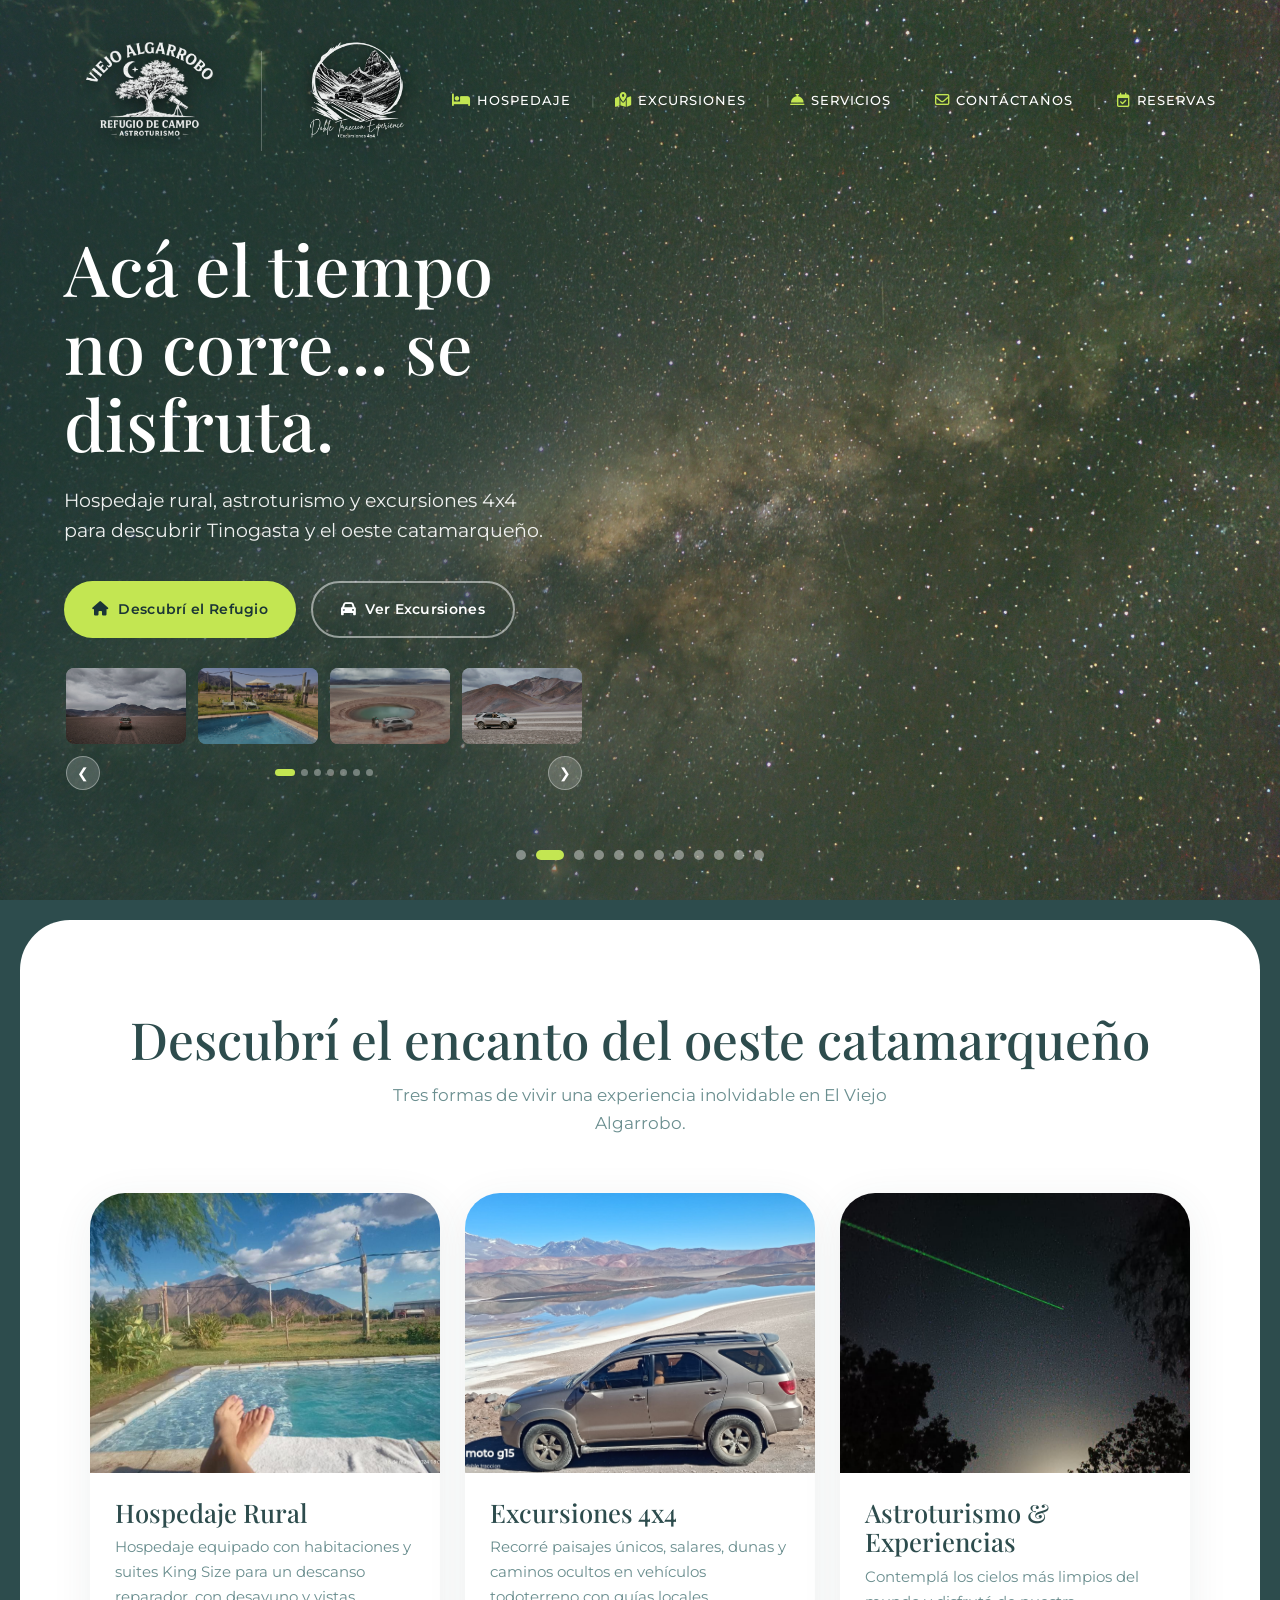
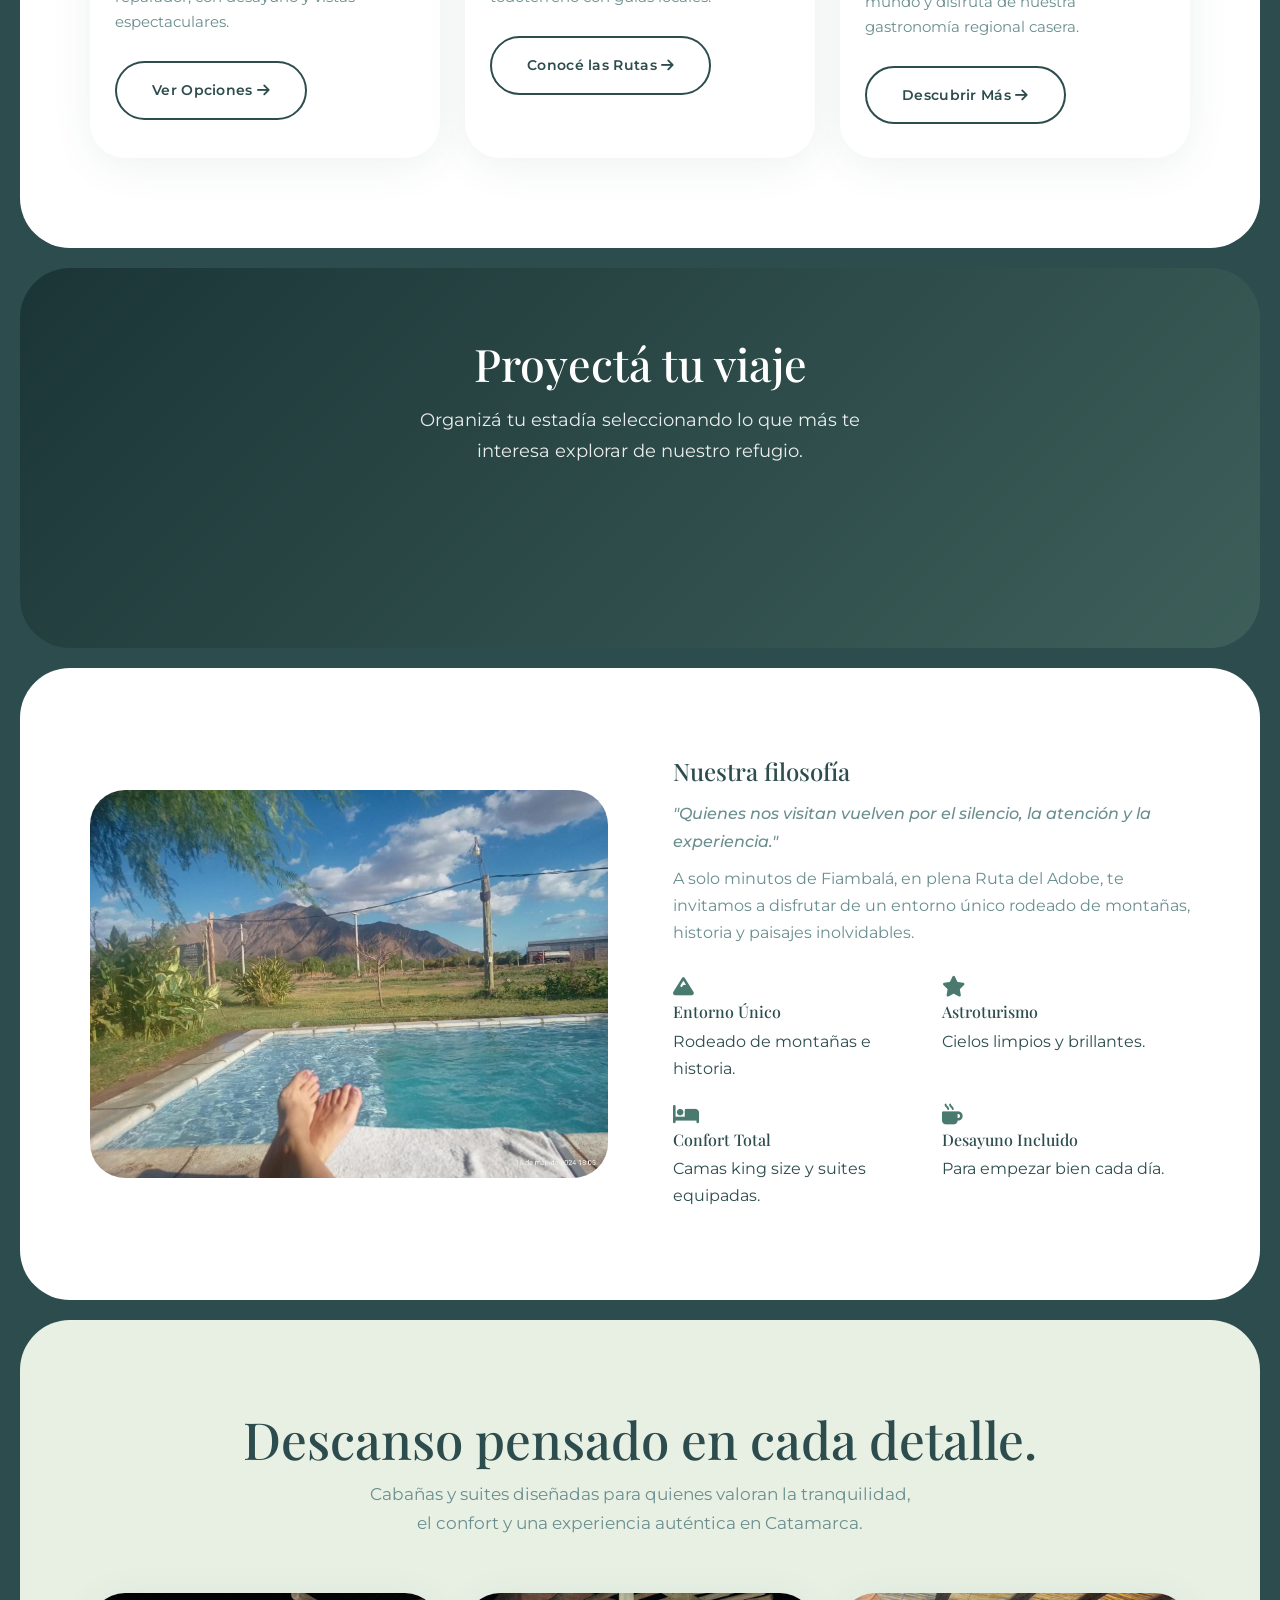
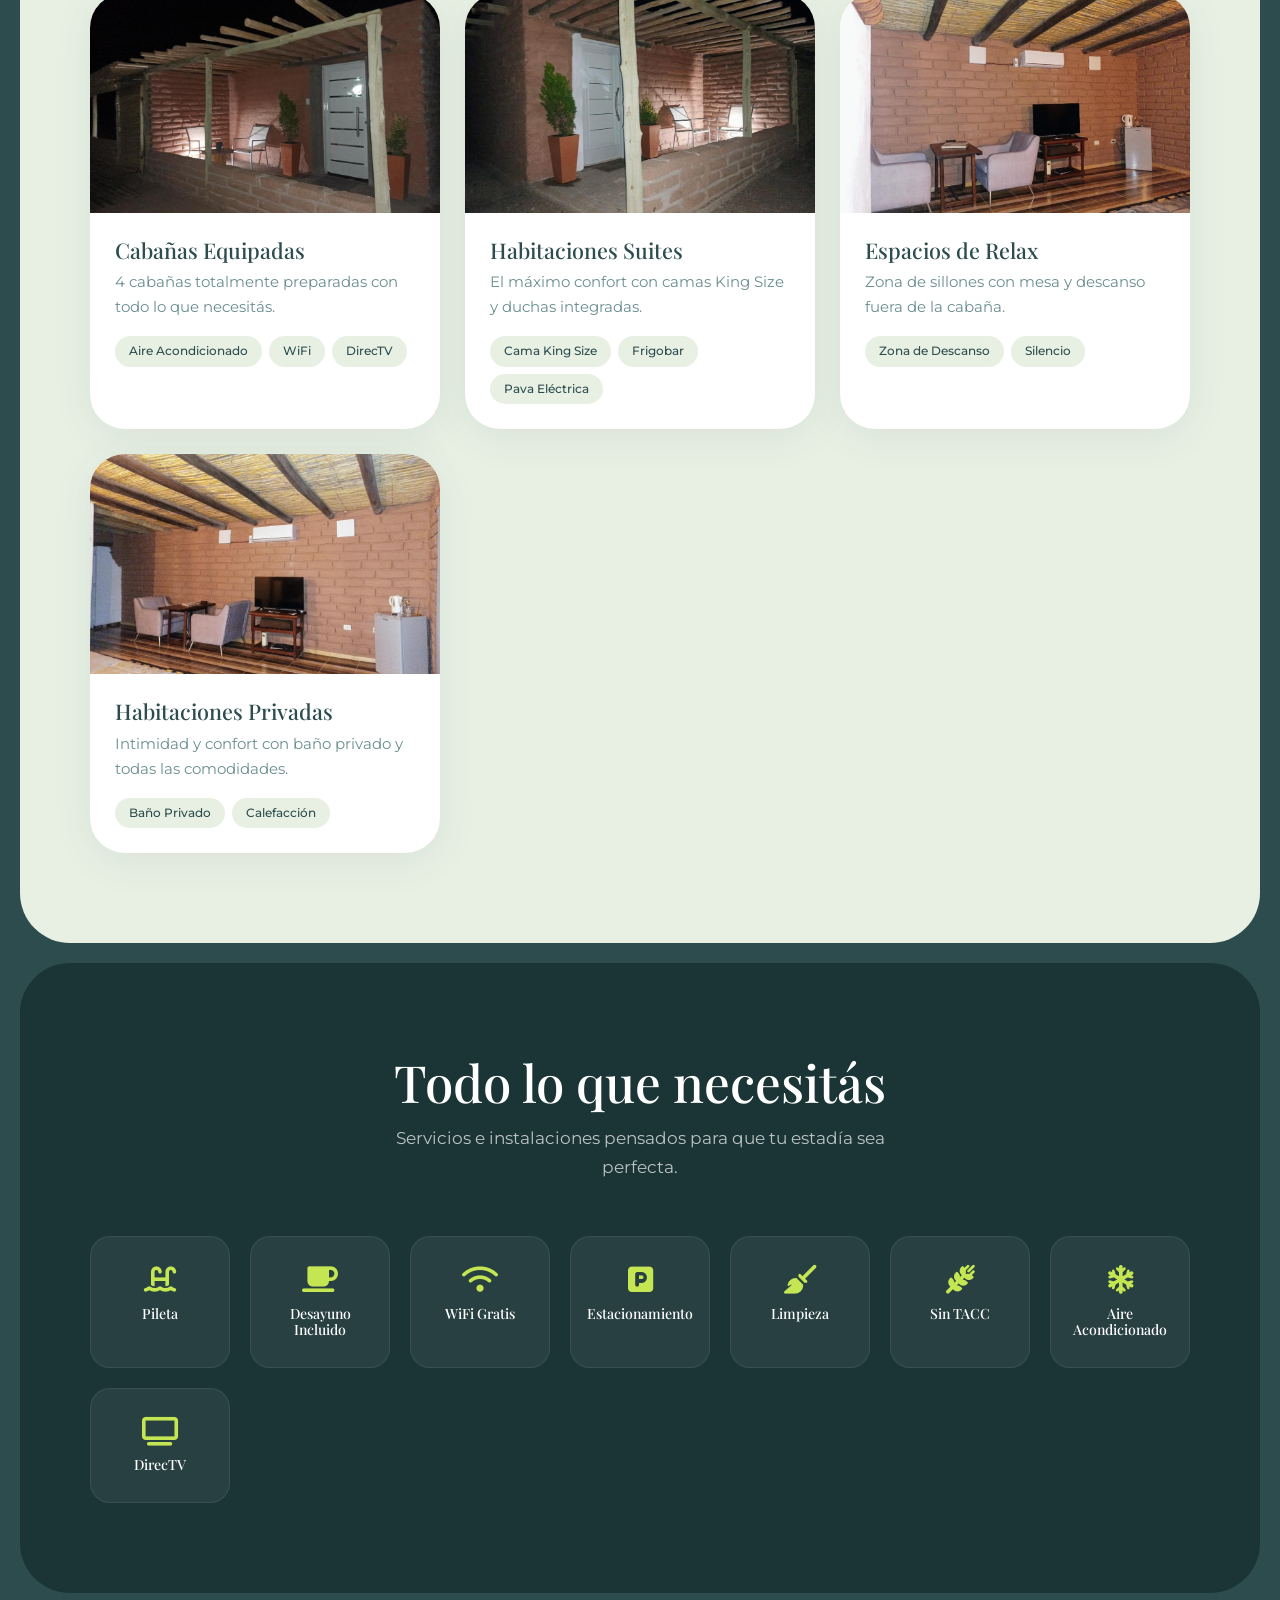
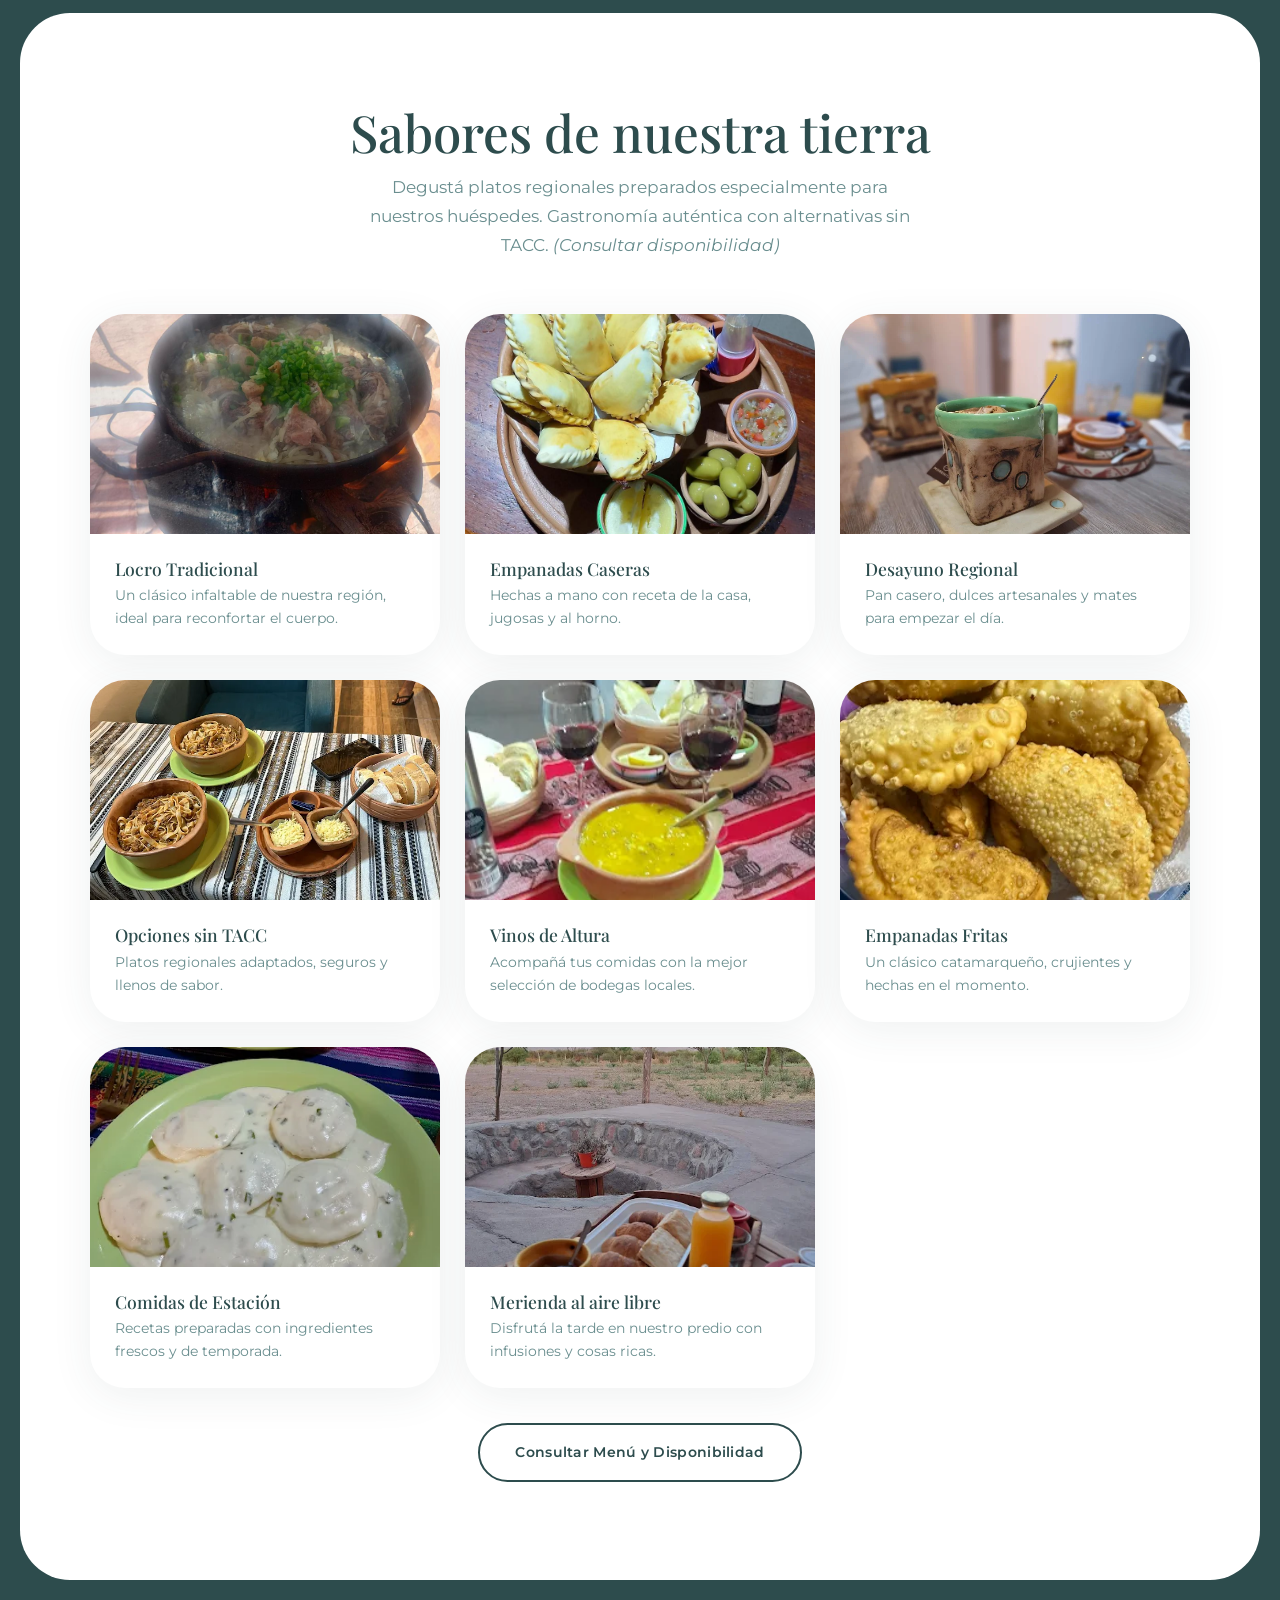
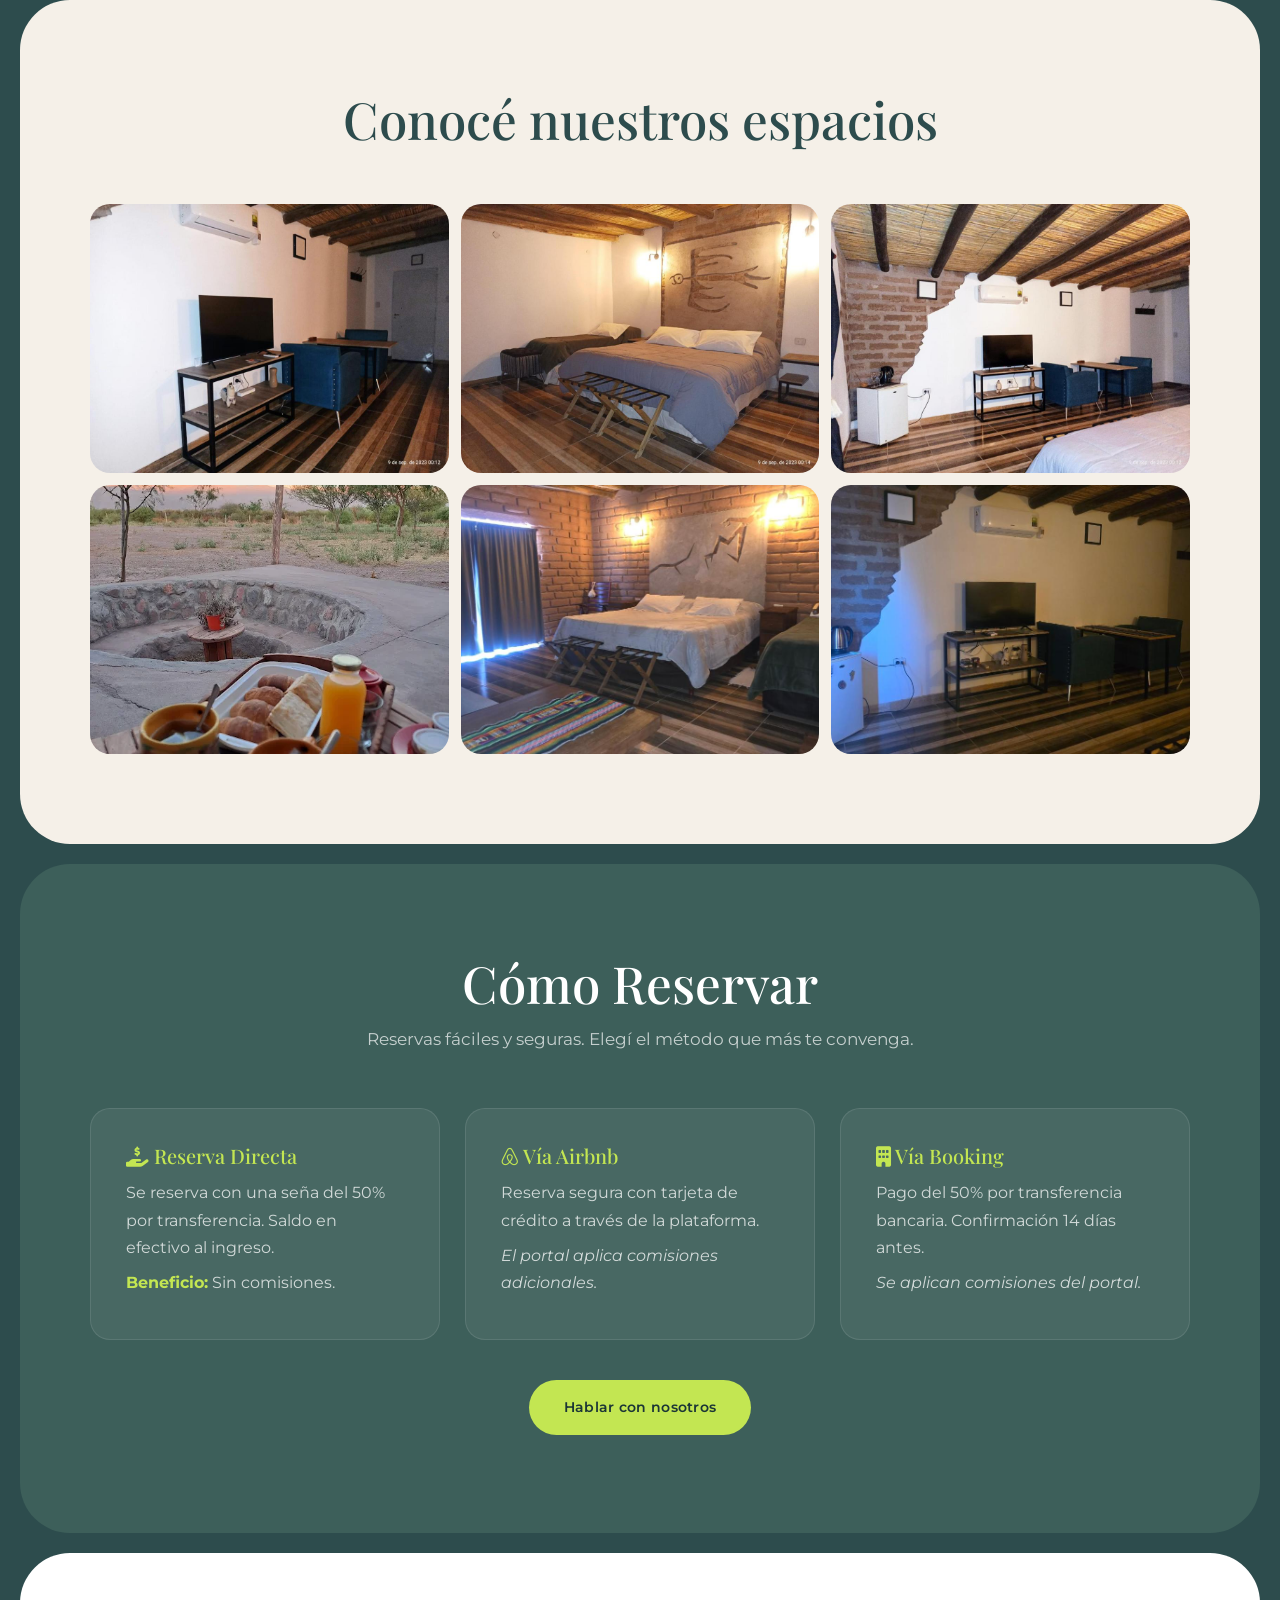
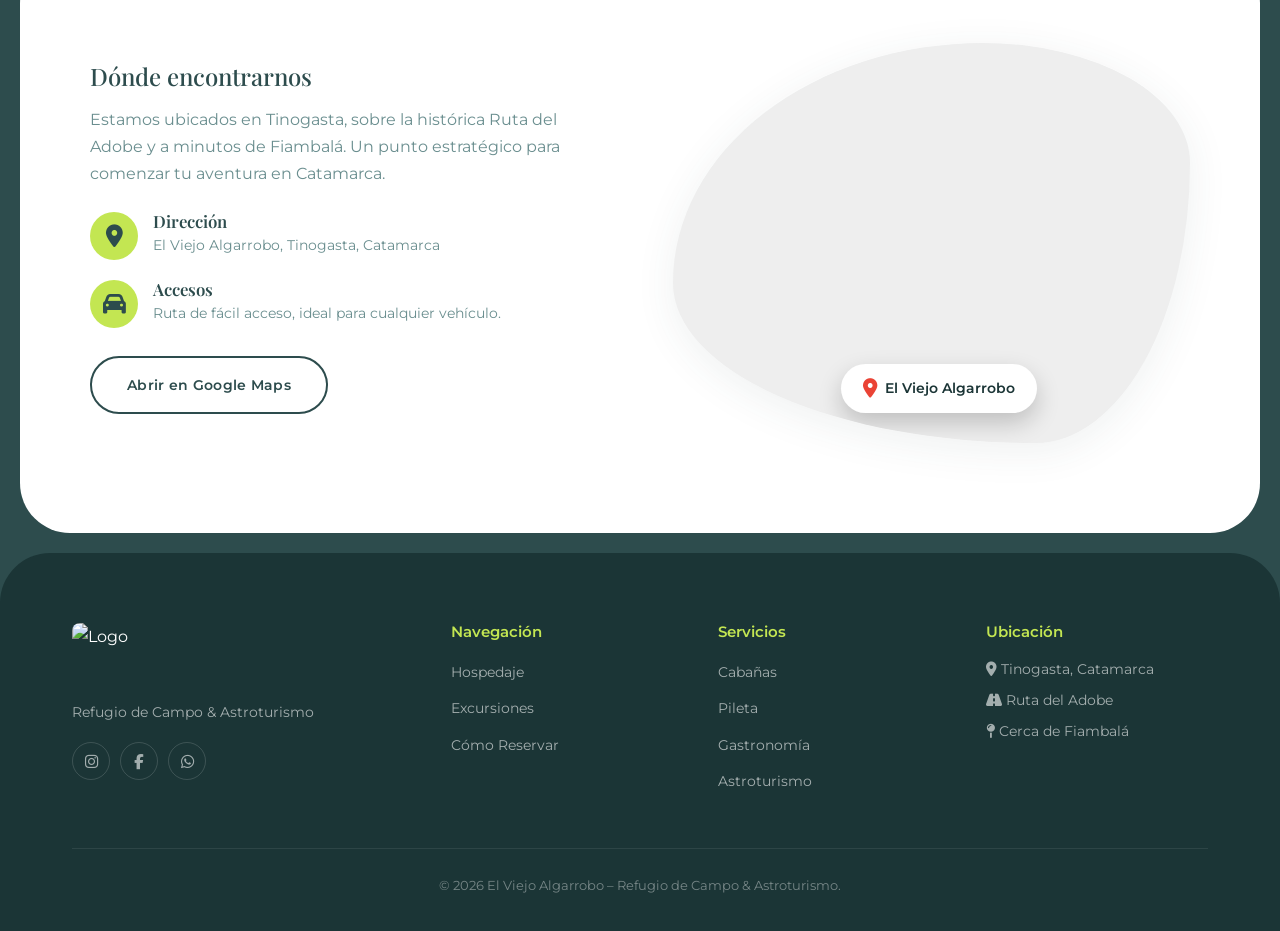
==== commit 18cb4357: "avance" ====
--- a/index.html
+++ b/index.html
@@ -90,22 +90,117 @@
                         <a href="excursiones.html" class="btn btn-outline-light"><i class="fas fa-car"></i> Ver
                             Excursiones</a>
                     </div>
-                </div>
-            </div>
-            <div class="hero-dots">
-                <button class="hero-dot active" data-slide="0"></button>
-                <button class="hero-dot" data-slide="1"></button>
-                <button class="hero-dot" data-slide="2"></button>
-                <button class="hero-dot" data-slide="3"></button>
-                <button class="hero-dot" data-slide="4"></button>
-                <button class="hero-dot" data-slide="5"></button>
-                <button class="hero-dot" data-slide="6"></button>
-                <button class="hero-dot" data-slide="7"></button>
-                <button class="hero-dot" data-slide="8"></button>
-                <button class="hero-dot" data-slide="9"></button>
-                <button class="hero-dot" data-slide="10"></button>
-                <button class="hero-dot" data-slide="11"></button>
-            </div>
+
+                    <!-- Carrusel de miniaturas ALGARROBO -->
+                    <div class="hero-thumb-carousel" id="hero-thumb-carousel">
+                        <div class="thumb-track-wrapper">
+                            <div class="thumb-track" id="thumb-track">
+                                <div class="thumb-item" data-index="0">
+                                    <img src="img/ALGARROBO/WhatsApp Image 2026-06-03 at 18.47.56.jpeg" alt="El Algarrobo 1" loading="lazy">
+                                </div>
+                                <div class="thumb-item" data-index="1">
+                                    <img src="img/ALGARROBO/WhatsApp Image 2026-06-03 at 18.47.57 (1).jpeg" alt="El Algarrobo 2" loading="lazy">
+                                </div>
+                                <div class="thumb-item" data-index="2">
+                                    <img src="img/ALGARROBO/WhatsApp Image 2026-06-03 at 18.47.57 (2).jpeg" alt="El Algarrobo 3" loading="lazy">
+                                </div>
+                                <div class="thumb-item" data-index="3">
+                                    <img src="img/ALGARROBO/WhatsApp Image 2026-06-03 at 18.47.57.jpeg" alt="El Algarrobo 4" loading="lazy">
+                                </div>
+                                <div class="thumb-item" data-index="4">
+                                    <img src="img/ALGARROBO/WhatsApp Image 2026-06-03 at 18.47.58 (1).jpeg" alt="El Algarrobo 5" loading="lazy">
+                                </div>
+                                <div class="thumb-item" data-index="5">
+                                    <img src="img/ALGARROBO/WhatsApp Image 2026-06-03 at 18.47.58 (2).jpeg" alt="El Algarrobo 6" loading="lazy">
+                                </div>
+                                <div class="thumb-item" data-index="6">
+                                    <img src="img/ALGARROBO/WhatsApp Image 2026-06-03 at 18.47.58 (3).jpeg" alt="El Algarrobo 7" loading="lazy">
+                                </div>
+                                <div class="thumb-item" data-index="7">
+                                    <img src="img/ALGARROBO/WhatsApp Image 2026-06-03 at 18.47.58 (4).jpeg" alt="El Algarrobo 8" loading="lazy">
+                                </div>
+                                <div class="thumb-item" data-index="8">
+                                    <img src="img/ALGARROBO/WhatsApp Image 2026-06-03 at 18.47.58.jpeg" alt="El Algarrobo 9" loading="lazy">
+                                </div>
+                                <div class="thumb-item" data-index="9">
+                                    <img src="img/ALGARROBO/WhatsApp Image 2026-06-03 at 18.47.59 (1).jpeg" alt="El Algarrobo 10" loading="lazy">
+                                </div>
+                                <div class="thumb-item" data-index="10">
+                                    <img src="img/ALGARROBO/WhatsApp Image 2026-06-03 at 18.47.59.jpeg" alt="El Algarrobo 11" loading="lazy">
+                                </div>
+                                <div class="thumb-item" data-index="11">
+                                    <img src="img/ALGARROBO/WhatsApp Image 2026-06-03 at 18.48.00 (1).jpeg" alt="El Algarrobo 12" loading="lazy">
+                                </div>
+                                <div class="thumb-item" data-index="12">
+                                    <img src="img/ALGARROBO/WhatsApp Image 2026-06-03 at 18.48.00 (2).jpeg" alt="El Algarrobo 13" loading="lazy">
+                                </div>
+                                <div class="thumb-item" data-index="13">
+                                    <img src="img/ALGARROBO/WhatsApp Image 2026-06-03 at 18.48.00 (3).jpeg" alt="El Algarrobo 14" loading="lazy">
+                                </div>
+                                <div class="thumb-item" data-index="14">
+                                    <img src="img/ALGARROBO/WhatsApp Image 2026-06-03 at 18.48.00.jpeg" alt="El Algarrobo 15" loading="lazy">
+                                </div>
+                                <div class="thumb-item" data-index="15">
+                                    <img src="img/ALGARROBO/WhatsApp Image 2026-06-03 at 18.48.01 (1).jpeg" alt="El Algarrobo 16" loading="lazy">
+                                </div>
+                                <div class="thumb-item" data-index="16">
+                                    <img src="img/ALGARROBO/WhatsApp Image 2026-06-03 at 18.48.01 (2).jpeg" alt="El Algarrobo 17" loading="lazy">
+                                </div>
+                                <div class="thumb-item" data-index="17">
+                                    <img src="img/ALGARROBO/WhatsApp Image 2026-06-03 at 18.48.01 (3).jpeg" alt="El Algarrobo 18" loading="lazy">
+                                </div>
+                                <div class="thumb-item" data-index="18">
+                                    <img src="img/ALGARROBO/WhatsApp Image 2026-06-03 at 18.48.01.jpeg" alt="El Algarrobo 19" loading="lazy">
+                                </div>
+                                <div class="thumb-item" data-index="19">
+                                    <img src="img/ALGARROBO/WhatsApp Image 2026-06-03 at 18.48.02.jpeg" alt="El Algarrobo 20" loading="lazy">
+                                </div>
+                                <div class="thumb-item" data-index="20">
+                                    <img src="img/ALGARROBO/WhatsApp Image 2026-06-03 at 18.48.03.jpeg" alt="El Algarrobo 21" loading="lazy">
+                                </div>
+                                <div class="thumb-item" data-index="21">
+                                    <img src="img/ALGARROBO/WhatsApp Image 2026-06-03 at 18.48.04 (1).jpeg" alt="El Algarrobo 22" loading="lazy">
+                                </div>
+                                <div class="thumb-item" data-index="22">
+                                    <img src="img/ALGARROBO/WhatsApp Image 2026-06-03 at 18.48.04 (2).jpeg" alt="El Algarrobo 23" loading="lazy">
+                                </div>
+                                <div class="thumb-item" data-index="23">
+                                    <img src="img/ALGARROBO/WhatsApp Image 2026-06-03 at 18.48.04.jpeg" alt="El Algarrobo 24" loading="lazy">
+                                </div>
+                                <div class="thumb-item" data-index="24">
+                                    <img src="img/ALGARROBO/WhatsApp Image 2026-06-03 at 18.48.06.jpeg" alt="El Algarrobo 25" loading="lazy">
+                                </div>
+                                <div class="thumb-item" data-index="25">
+                                    <img src="img/ALGARROBO/WhatsApp Image 2026-06-03 at 18.48.07.jpeg" alt="El Algarrobo 26" loading="lazy">
+                                </div>
+                                <div class="thumb-item" data-index="26">
+                                    <img src="img/ALGARROBO/astroturismo.jpeg" alt="El Algarrobo Astroturismo" loading="lazy">
+                                </div>
+                            </div>
+                        </div>
+                        <div class="thumb-controls-row" id="thumb-controls-row">
+                            <button class="thumb-arrow thumb-arrow--prev" id="thumb-prev" aria-label="Anterior">&#10094;</button>
+                            <div class="thumb-dots" id="thumb-dots"></div>
+                            <button class="thumb-arrow thumb-arrow--next" id="thumb-next" aria-label="Siguiente">&#10095;</button>
+                        </div>
+
+                    </div>
+                </div>
+            </div>
+                <div class="hero-dots">
+                    <button class="hero-dot active" data-slide="0"></button>
+                    <button class="hero-dot" data-slide="1"></button>
+                    <button class="hero-dot" data-slide="2"></button>
+                    <button class="hero-dot" data-slide="3"></button>
+                    <button class="hero-dot" data-slide="4"></button>
+                    <button class="hero-dot" data-slide="5"></button>
+                    <button class="hero-dot" data-slide="6"></button>
+                    <button class="hero-dot" data-slide="7"></button>
+                    <button class="hero-dot" data-slide="8"></button>
+                    <button class="hero-dot" data-slide="9"></button>
+                    <button class="hero-dot" data-slide="10"></button>
+                    <button class="hero-dot" data-slide="11"></button>
+                </div>
         </section>
 
         <!-- Experiencias Principales -->
@@ -504,6 +599,17 @@
         </div>
     </footer>
 
+    <!-- Lightbox galería ALGARROBO (fuera de cualquier padre con transform) -->
+    <div class="alg-lightbox" id="alg-lightbox">
+        <button class="alg-lb-close" id="alg-lb-close" aria-label="Cerrar">&times;</button>
+        <button class="alg-lb-arrow alg-lb-prev" id="alg-lb-prev" aria-label="Anterior">&#10094;</button>
+        <div class="alg-lb-img-wrap">
+            <img id="alg-lb-img" src="" alt="Galería El Algarrobo">
+            <div class="alg-lb-counter" id="alg-lb-counter">1 / 27</div>
+        </div>
+        <button class="alg-lb-arrow alg-lb-next" id="alg-lb-next" aria-label="Siguiente">&#10095;</button>
+    </div>
+
     <script src="main.js"></script>
 </body>
 
--- a/style.css
+++ b/style.css
@@ -24,8 +24,17 @@
     --shadow-card: 0 8px 40px rgba(45, 76, 77, 0.08);
 }
 
-*, *::before, *::after { margin: 0; padding: 0; box-sizing: border-box; }
-html { scroll-behavior: smooth; }
+*,
+*::before,
+*::after {
+    margin: 0;
+    padding: 0;
+    box-sizing: border-box;
+}
+
+html {
+    scroll-behavior: smooth;
+}
 
 body {
     font-family: var(--font-sans);
@@ -35,14 +44,42 @@
     overflow-x: hidden;
 }
 
-h1, h2, h3, h4 { font-family: var(--font-serif); font-weight: 500; line-height: 1.15; }
-a { text-decoration: none; color: inherit; transition: var(--transition); }
-ul { list-style: none; }
-img { max-width: 100%; display: block; }
+h1,
+h2,
+h3,
+h4 {
+    font-family: var(--font-serif);
+    font-weight: 500;
+    line-height: 1.15;
+}
+
+a {
+    text-decoration: none;
+    color: inherit;
+    transition: var(--transition);
+}
+
+ul {
+    list-style: none;
+}
+
+img {
+    max-width: 100%;
+    display: block;
+}
 
 /* --- Utilities --- */
-.container { max-width: 1200px; margin: 0 auto; padding: 0 2rem; }
-.header-container { width: 100%; margin: 0 auto; padding: 0 5%; }
+.container {
+    max-width: 1200px;
+    margin: 0 auto;
+    padding: 0 2rem;
+}
+
+.header-container {
+    width: 100%;
+    margin: 0 auto;
+    padding: 0 5%;
+}
 
 .section-card {
     background: var(--cream);
@@ -94,6 +131,7 @@
     background-color: var(--accent);
     color: var(--primary-dark);
 }
+
 .btn-primary:hover {
     background-color: var(--accent-dark);
     transform: translateY(-3px);
@@ -105,15 +143,20 @@
     background: transparent;
     color: var(--primary);
 }
-.btn-outline:hover { background: var(--primary); color: var(--white); }
+
+.btn-outline:hover {
+    background: var(--primary);
+    color: var(--white);
+}
 
 .btn-outline-light {
-    border: 2px solid rgba(255,255,255,0.5);
+    border: 2px solid rgba(255, 255, 255, 0.5);
     background: transparent;
     color: var(--white);
 }
+
 .btn-outline-light:hover {
-    background: rgba(255,255,255,0.12);
+    background: rgba(255, 255, 255, 0.12);
     border-color: var(--white);
 }
 
@@ -124,8 +167,12 @@
 
 /* --- Header --- */
 header {
-    position: fixed; top: 0; left: 0; width: 100%;
-    z-index: 1000; padding: 18px 0;
+    position: fixed;
+    top: 0;
+    left: 0;
+    width: 100%;
+    z-index: 1000;
+    padding: 18px 0;
     transition: var(--transition);
 }
 
@@ -133,7 +180,7 @@
     background: rgba(45, 76, 77, 0.92);
     backdrop-filter: blur(14px);
     padding: 10px 0;
-    box-shadow: 0 4px 30px rgba(0,0,0,0.15);
+    box-shadow: 0 4px 30px rgba(0, 0, 0, 0.15);
 }
 
 header.scrolled .logo-img {
@@ -148,20 +195,33 @@
     margin-bottom: 22px;
 }
 
-nav { display: flex; justify-content: space-between; align-items: center; }
+nav {
+    display: flex;
+    justify-content: space-between;
+    align-items: center;
+}
+
 .logo-group {
     display: flex;
     align-items: center;
     gap: 14px;
     transition: var(--transition);
 }
+
 @keyframes logoPulse {
-    0%, 100% { transform: scale(1); }
-    50% { transform: scale(1.04); }
+
+    0%,
+    100% {
+        transform: scale(1);
+    }
+
+    50% {
+        transform: scale(1.04);
+    }
 }
 
 .logo-img {
-    height: 180px;
+    height: 120px;
     width: auto;
     object-fit: contain;
     filter: drop-shadow(0px 4px 8px rgba(0, 0, 0, 0.6));
@@ -169,15 +229,28 @@
     transition: var(--transition);
     animation: logoPulse 4s ease-in-out infinite;
 }
+
 .logo-1 {
-    margin-bottom: 45px; /* Aligns the drawing by shifting the image up */
-}
+    margin-bottom: 45px;
+    /* Aligns the drawing by shifting the image up */
+}
+
 .logo-img:hover {
     opacity: 1;
     filter: drop-shadow(0px 6px 15px rgba(0, 0, 0, 0.8)) brightness(1.1);
 }
-.nav-links { display: flex; align-items: center; gap: 20px; }
-.nav-links li { display: flex; align-items: center; }
+
+.nav-links {
+    display: flex;
+    align-items: center;
+    gap: 20px;
+}
+
+.nav-links li {
+    display: flex;
+    align-items: center;
+}
+
 .nav-links li:not(:last-child)::after {
     content: '|';
     color: rgba(255, 255, 255, 0.35);
@@ -186,90 +259,159 @@
     font-weight: 300;
     pointer-events: none;
 }
+
 .nav-links a {
-    font-weight: 500; font-size: 0.8rem;
-    color: var(--white); position: relative;
+    font-weight: 500;
+    font-size: 0.8rem;
+    color: var(--white);
+    position: relative;
     letter-spacing: 1px;
     text-transform: uppercase;
-    display: flex; align-items: center; gap: 6px;
-}
-.nav-links a i { font-size: 0.9rem; color: var(--accent); }
+    display: flex;
+    align-items: center;
+    gap: 6px;
+}
+
+.nav-links a i {
+    font-size: 0.9rem;
+    color: var(--accent);
+}
+
 .nav-links a::after {
-    content: ''; position: absolute; bottom: -6px; left: 0;
-    width: 0; height: 2px; background: var(--accent);
+    content: '';
+    position: absolute;
+    bottom: -6px;
+    left: 0;
+    width: 0;
+    height: 2px;
+    background: var(--accent);
     transition: width 0.4s ease;
 }
-.nav-links a:hover::after { width: 100%; }
+
+.nav-links a:hover::after {
+    width: 100%;
+}
 
 .menu-toggle {
-    display: none; background: none; border: none;
-    cursor: pointer; flex-direction: column; gap: 5px; padding: 8px;
+    display: none;
+    background: none;
+    border: none;
+    cursor: pointer;
+    flex-direction: column;
+    gap: 5px;
+    padding: 8px;
     z-index: 1001;
 }
+
 .menu-toggle span {
-    display: block; width: 28px; height: 3px;
-    background: var(--white); transition: var(--transition);
-    border-radius: 3px; transform-origin: center;
-}
-.menu-toggle.active span:nth-child(1) { transform: translateY(8px) rotate(45deg); }
-.menu-toggle.active span:nth-child(2) { opacity: 0; }
-.menu-toggle.active span:nth-child(3) { transform: translateY(-8px) rotate(-45deg); }
+    display: block;
+    width: 28px;
+    height: 3px;
+    background: var(--white);
+    transition: var(--transition);
+    border-radius: 3px;
+    transform-origin: center;
+}
+
+.menu-toggle.active span:nth-child(1) {
+    transform: translateY(8px) rotate(45deg);
+}
+
+.menu-toggle.active span:nth-child(2) {
+    opacity: 0;
+}
+
+.menu-toggle.active span:nth-child(3) {
+    transform: translateY(-8px) rotate(-45deg);
+}
 
 /* --- Tailwind-like Utility Animations --- */
 .animate-pulse-slow {
     animation: twPulse 3s cubic-bezier(0.4, 0, 0.6, 1) infinite;
 }
+
 @keyframes twPulse {
-    0%, 100% { opacity: 1; }
-    50% { opacity: .7; }
-}
+
+    0%,
+    100% {
+        opacity: 1;
+    }
+
+    50% {
+        opacity: .7;
+    }
+}
+
 .animate-bounce-soft {
     animation: twBounce 2s infinite;
 }
+
 @keyframes twBounce {
-    0%, 100% { transform: translateY(0); }
-    50% { transform: translateY(-8px); }
+
+    0%,
+    100% {
+        transform: translateY(0);
+    }
+
+    50% {
+        transform: translateY(-8px);
+    }
 }
 
 /* --- Hero --- */
 .hero {
-    height: 100vh; min-height: 650px;
-    display: flex; align-items: center;
-    position: relative; color: var(--white);
+    height: 100vh;
+    min-height: 650px;
+    display: flex;
+    align-items: center;
+    position: relative;
+    color: var(--white);
     overflow: hidden;
 }
 
 .hero-slideshow {
-    position: absolute; inset: 0; z-index: 1;
+    position: absolute;
+    inset: 0;
+    z-index: 1;
 }
 
 .hero-slide {
-    position: absolute; inset: 0;
+    position: absolute;
+    inset: 0;
     opacity: 0;
     transition: opacity 1.8s ease-in-out;
 }
 
-.hero-slide.active { opacity: 1; }
+.hero-slide.active {
+    opacity: 1;
+}
 
 .hero-slide img {
-    width: 100%; height: 100%; object-fit: cover;
+    width: 100%;
+    height: 100%;
+    object-fit: cover;
     animation: slowZoom 12s ease-in-out infinite alternate;
 }
 
 @keyframes slowZoom {
-    0% { transform: scale(1); }
-    100% { transform: scale(1.08); }
+    0% {
+        transform: scale(1);
+    }
+
+    100% {
+        transform: scale(1.08);
+    }
 }
 
 .hero-slideshow::after {
-    content: ''; position: absolute; inset: 0;
-    background: linear-gradient(
-        90deg,
-        rgba(27, 53, 54, 0.75) 0%,
-        rgba(27, 53, 54, 0.55) 35%,
-        rgba(27, 53, 54, 0.1) 60%,
-        transparent 100%
-    );
+    content: '';
+    position: absolute;
+    inset: 0;
+    background: linear-gradient(90deg,
+            rgba(27, 53, 54, 0.75) 0%,
+            rgba(27, 53, 54, 0.55) 35%,
+            rgba(27, 53, 54, 0.1) 60%,
+            transparent 100%);
     z-index: 2;
 }
 
@@ -327,7 +469,10 @@
 }
 
 @keyframes heroFadeUp {
-    to { opacity: 1; transform: translateY(0); }
+    to {
+        opacity: 1;
+        transform: translateY(0);
+    }
 }
 
 /* Hero dots */
@@ -357,6 +502,242 @@
     border-radius: 10px;
 }
 
+/* ============================
+   HERO THUMBNAIL CAROUSEL
+   ============================ */
+.hero-thumb-carousel {
+    position: relative;
+    z-index: 4;
+    margin-top: 28px;
+    display: flex;
+    align-items: center;
+    gap: 10px;
+    max-width: 520px;
+    opacity: 0;
+    transform: translateY(30px);
+    animation: heroFadeUp 1.2s cubic-bezier(0.16, 1, 0.3, 1) forwards 1.5s;
+    flex-direction: column;
+}
+
+.thumb-track-wrapper {
+    flex: 1;
+    overflow: hidden;
+    border-radius: 14px;
+    width: 100%;
+}
+
+.thumb-track {
+    display: flex;
+    gap: 8px;
+    transition: transform 0.5s cubic-bezier(0.4, 0, 0.2, 1);
+    will-change: transform;
+}
+
+.thumb-item {
+    flex: 0 0 calc((100% - 24px) / 4);
+    height: 80px;
+    border-radius: 10px;
+    overflow: hidden;
+    cursor: pointer;
+    border: 2px solid transparent;
+    transition: all 0.35s ease;
+    position: relative;
+}
+
+.thumb-item::after {
+    content: '';
+    position: absolute;
+    inset: 0;
+    background: rgba(0,0,0,0.25);
+    transition: background 0.3s ease;
+    border-radius: 8px;
+}
+
+.thumb-item:hover::after,
+.thumb-item.active::after {
+    background: rgba(0,0,0,0.05);
+}
+
+.thumb-item:hover,
+.thumb-item.active {
+    border-color: var(--accent);
+    transform: scale(1.05);
+}
+
+.thumb-item img {
+    width: 100%;
+    height: 100%;
+    object-fit: cover;
+    display: block;
+    pointer-events: none;
+}
+
+/* Fila de controles: flechas + dots juntos */
+.thumb-controls-row {
+    display: flex;
+    align-items: center;
+    justify-content: space-between;
+    width: 100%;
+    padding: 0 2px;
+}
+
+.thumb-arrow {
+    background: rgba(255, 255, 255, 0.18);
+    border: 1.5px solid rgba(255, 255, 255, 0.35);
+    color: #fff;
+    width: 34px;
+    height: 34px;
+    border-radius: 50%;
+    font-size: 0.9rem;
+    cursor: pointer;
+    display: flex;
+    align-items: center;
+    justify-content: center;
+    transition: all 0.3s ease;
+    backdrop-filter: blur(8px);
+    flex-shrink: 0;
+}
+
+.thumb-arrow:hover {
+    background: var(--accent);
+    border-color: var(--accent);
+    color: var(--primary-dark);
+    transform: scale(1.1);
+}
+
+.thumb-dots {
+    display: flex;
+    gap: 6px;
+    align-items: center;
+    justify-content: center;
+    flex: 1;
+}
+
+.thumb-dot {
+    width: 7px;
+    height: 7px;
+    border-radius: 50%;
+    background: rgba(255, 255, 255, 0.35);
+    border: none;
+    cursor: pointer;
+    transition: all 0.35s ease;
+    padding: 0;
+}
+
+.thumb-dot.active {
+    background: var(--accent);
+    width: 20px;
+    border-radius: 6px;
+}
+
+/* ============================
+   LIGHTBOX GALERÍA ALGARROBO
+   ============================ */
+.alg-lightbox {
+    position: fixed;
+    inset: 0;
+    z-index: 9999;
+    background: rgba(10, 20, 20, 0.96);
+    backdrop-filter: blur(10px);
+    display: flex;
+    align-items: center;
+    justify-content: center;
+    opacity: 0;
+    pointer-events: none;
+    transition: opacity 0.4s ease;
+}
+
+.alg-lightbox.open {
+    opacity: 1;
+    pointer-events: all;
+}
+
+.alg-lb-img-wrap {
+    position: relative;
+    max-width: 88vw;
+    max-height: 82vh;
+    display: flex;
+    align-items: center;
+    justify-content: center;
+}
+
+.alg-lb-img-wrap img {
+    max-width: 88vw;
+    max-height: 82vh;
+    object-fit: contain;
+    border-radius: 14px;
+    box-shadow: 0 30px 80px rgba(0,0,0,0.6);
+    display: block;
+}
+
+.alg-lb-counter {
+    position: absolute;
+    bottom: -36px;
+    left: 50%;
+    transform: translateX(-50%);
+    color: rgba(255,255,255,0.6);
+    font-size: 0.82rem;
+    font-family: var(--font-sans);
+    letter-spacing: 1.5px;
+    white-space: nowrap;
+}
+
+.alg-lb-arrow {
+    position: fixed;
+    top: 50%;
+    transform: translateY(-50%);
+    background: rgba(255,255,255,0.12);
+    border: 1.5px solid rgba(255,255,255,0.25);
+    color: #fff;
+    width: 52px;
+    height: 52px;
+    border-radius: 50%;
+    font-size: 1.2rem;
+    cursor: pointer;
+    display: flex;
+    align-items: center;
+    justify-content: center;
+    transition: all 0.3s ease;
+    backdrop-filter: blur(10px);
+    z-index: 10000;
+}
+
+.alg-lb-prev { left: 24px; }
+.alg-lb-next { right: 24px; }
+
+.alg-lb-arrow:hover {
+    background: var(--accent);
+    border-color: var(--accent);
+    color: var(--primary-dark);
+    transform: translateY(-50%) scale(1.1);
+}
+
+.alg-lb-close {
+    position: fixed;
+    top: 20px;
+    right: 24px;
+    background: rgba(255,255,255,0.12);
+    border: 1.5px solid rgba(255,255,255,0.25);
+    color: #fff;
+    width: 46px;
+    height: 46px;
+    border-radius: 50%;
+    font-size: 1.5rem;
+    cursor: pointer;
+    display: flex;
+    align-items: center;
+    justify-content: center;
+    transition: all 0.3s ease;
+    backdrop-filter: blur(10px);
+    z-index: 10001;
+    line-height: 1;
+}
+
+.alg-lb-close:hover {
+    background: rgba(255,255,255,0.25);
+    transform: rotate(90deg) scale(1.1);
+}
+
 .logo-separator {
     width: 1px;
     height: 100px;
@@ -366,20 +747,33 @@
 }
 
 /* --- Section Titles --- */
-.section-title { text-align: center; margin-bottom: 55px; }
+.section-title {
+    text-align: center;
+    margin-bottom: 55px;
+}
+
 .section-title h2 {
     font-size: clamp(2rem, 5vw, 3.2rem);
-    color: var(--primary); margin-bottom: 12px;
-}
+    color: var(--primary);
+    margin-bottom: 12px;
+}
+
 .section-title p {
-    color: var(--text-light); font-size: 1.05rem;
-    max-width: 550px; margin: 0 auto;
+    color: var(--text-light);
+    font-size: 1.05rem;
+    max-width: 550px;
+    margin: 0 auto;
 }
 
 .section-card--dark .section-title h2,
-.section-card--accent .section-title h2 { color: var(--white); }
+.section-card--accent .section-title h2 {
+    color: var(--white);
+}
+
 .section-card--dark .section-title p,
-.section-card--accent .section-title p { color: rgba(255,255,255,0.7); }
+.section-card--accent .section-title p {
+    color: rgba(255, 255, 255, 0.7);
+}
 
 /* --- Cards --- */
 .cards-grid {
@@ -389,70 +783,139 @@
 }
 
 .card {
-    background: var(--white); border-radius: var(--radius-lg);
-    overflow: hidden; transition: var(--transition);
+    background: var(--white);
+    border-radius: var(--radius-lg);
+    overflow: hidden;
+    transition: var(--transition);
     box-shadow: var(--shadow-card);
 }
+
 .card:hover {
     transform: translateY(-8px);
     box-shadow: 0 20px 50px rgba(45, 76, 77, 0.12);
 }
 
-.card-img { height: 220px; overflow: hidden; }
-.big-card .card-img { height: 280px; }
+.card-img {
+    height: 220px;
+    overflow: hidden;
+}
+
+.big-card .card-img {
+    height: 280px;
+}
+
 .card-img img {
-    width: 100%; height: 100%; object-fit: cover;
+    width: 100%;
+    height: 100%;
+    object-fit: cover;
     transition: transform 0.7s ease;
 }
-.card:hover .card-img img { transform: scale(1.08); }
-
-.card-content { padding: 25px; }
-.card h3 { font-size: 1.35rem; margin-bottom: 8px; }
-.card p { color: var(--text-light); font-size: 0.92rem; margin-bottom: 16px; }
-
-.card-tags { display: flex; flex-wrap: wrap; gap: 7px; }
+
+.card:hover .card-img img {
+    transform: scale(1.08);
+}
+
+.card-content {
+    padding: 25px;
+}
+
+.card h3 {
+    font-size: 1.35rem;
+    margin-bottom: 8px;
+}
+
+.card p {
+    color: var(--text-light);
+    font-size: 0.92rem;
+    margin-bottom: 16px;
+}
+
+.card-tags {
+    display: flex;
+    flex-wrap: wrap;
+    gap: 7px;
+}
+
 .tag {
-    font-size: 0.75rem; padding: 5px 14px;
-    background: var(--green-soft); border-radius: 20px;
-    color: var(--primary); font-weight: 500;
+    font-size: 0.75rem;
+    padding: 5px 14px;
+    background: var(--green-soft);
+    border-radius: 20px;
+    color: var(--primary);
+    font-weight: 500;
 }
 
 /* --- Services --- */
 .services-grid {
     display: grid;
     grid-template-columns: repeat(auto-fit, minmax(130px, 1fr));
-    gap: 20px; text-align: center;
+    gap: 20px;
+    text-align: center;
 }
 
 .service-item {
     padding: 28px 12px;
     border-radius: var(--radius-md);
     transition: var(--transition);
-    background: rgba(255,255,255,0.06);
-    border: 1px solid rgba(255,255,255,0.08);
-}
+    background: rgba(255, 255, 255, 0.06);
+    border: 1px solid rgba(255, 255, 255, 0.08);
+}
+
 .service-item:hover {
-    background: rgba(255,255,255,0.12);
+    background: rgba(255, 255, 255, 0.12);
     transform: translateY(-4px);
 }
+
 .service-item i {
-    font-size: 1.8rem; color: var(--accent);
-    margin-bottom: 12px; display: block;
-}
-.service-item h4 { font-size: 0.88rem; font-weight: 500; color: var(--white); }
+    font-size: 1.8rem;
+    color: var(--accent);
+    margin-bottom: 12px;
+    display: block;
+}
+
+.service-item h4 {
+    font-size: 0.88rem;
+    font-weight: 500;
+    color: var(--white);
+}
 
 /* --- Features --- */
-.features-split { display: flex; align-items: center; gap: 65px; }
-.features-content { flex: 1; }
-.features-img { flex: 1; position: relative; }
-.features-img img { border-radius: var(--radius-lg); }
+.features-split {
+    display: flex;
+    align-items: center;
+    gap: 65px;
+}
+
+.features-content {
+    flex: 1;
+}
+
+.features-img {
+    flex: 1;
+    position: relative;
+}
+
+.features-img img {
+    border-radius: var(--radius-lg);
+}
 
 .features-list {
-    display: grid; grid-template-columns: 1fr 1fr;
-    gap: 22px; margin-top: 30px;
-}
-.feature-item { display: flex; flex-direction: column; gap: 6px; }
-.feature-item i { font-size: 1.3rem; color: var(--green-muted); }
+    display: grid;
+    grid-template-columns: 1fr 1fr;
+    gap: 22px;
+    margin-top: 30px;
+}
+
+.feature-item {
+    display: flex;
+    flex-direction: column;
+    gap: 6px;
+}
+
+.feature-item i {
+    font-size: 1.3rem;
+    color: var(--green-muted);
+}
 
 /* --- Booking --- */
 .booking-grid {
@@ -460,18 +923,30 @@
     grid-template-columns: repeat(auto-fit, minmax(250px, 1fr));
     gap: 25px;
 }
+
 .booking-card {
-    background: rgba(255,255,255,0.06); padding: 35px;
+    background: rgba(255, 255, 255, 0.06);
+    padding: 35px;
     border-radius: var(--radius-md);
-    border: 1px solid rgba(255,255,255,0.1);
+    border: 1px solid rgba(255, 255, 255, 0.1);
     transition: var(--transition);
 }
+
 .booking-card:hover {
-    background: rgba(255,255,255,0.1);
+    background: rgba(255, 255, 255, 0.1);
     transform: translateY(-4px);
 }
-.booking-card h3 { margin-bottom: 12px; color: var(--accent); font-size: 1.25rem; }
-.booking-card p { color: rgba(255,255,255,0.75); margin-bottom: 8px; }
+
+.booking-card h3 {
+    margin-bottom: 12px;
+    color: var(--accent);
+    font-size: 1.25rem;
+}
+
+.booking-card p {
+    color: rgba(255, 255, 255, 0.75);
+    margin-bottom: 8px;
+}
 
 /* --- Gallery --- */
 .gallery-grid {
@@ -479,24 +954,46 @@
     grid-template-columns: repeat(3, 1fr);
     gap: 12px;
 }
+
 .gallery-item {
-    border-radius: var(--radius-md); overflow: hidden;
-    aspect-ratio: 4/3; cursor: pointer;
-}
+    border-radius: var(--radius-md);
+    overflow: hidden;
+    aspect-ratio: 4/3;
+    cursor: pointer;
+}
+
 .gallery-item img {
-    width: 100%; height: 100%; object-fit: cover;
+    width: 100%;
+    height: 100%;
+    object-fit: cover;
     transition: transform 0.6s ease;
 }
-.gallery-item:hover img { transform: scale(1.08); }
+
+.gallery-item:hover img {
+    transform: scale(1.08);
+}
 
 /* --- CTA & Project Links --- */
 .cta-banner {
     background: linear-gradient(135deg, var(--primary-dark), var(--green-card));
-    color: var(--white); border-radius: var(--radius-lg);
-    padding: 60px; text-align: center;
-}
-.cta-banner h2 { color: var(--white); margin-bottom: 12px; }
-.cta-banner p { color: rgba(255,255,255,0.8); margin-bottom: 28px; max-width: 480px; margin-left: auto; margin-right: auto; }
+    color: var(--white);
+    border-radius: var(--radius-lg);
+    padding: 60px;
+    text-align: center;
+}
+
+.cta-banner h2 {
+    color: var(--white);
+    margin-bottom: 12px;
+}
+
+.cta-banner p {
+    color: rgba(255, 255, 255, 0.8);
+    margin-bottom: 28px;
+    max-width: 480px;
+    margin-left: auto;
+    margin-right: auto;
+}
 
 .project-links {
     display: flex;
@@ -505,6 +1002,7 @@
     flex-wrap: wrap;
     margin-top: 20px;
 }
+
 .project-btn {
     display: inline-flex;
     align-items: center;
@@ -519,16 +1017,19 @@
     transition: var(--transition);
     backdrop-filter: blur(10px);
 }
+
 .project-btn i {
     font-size: 1.4rem;
     color: var(--accent);
 }
+
 .project-btn:hover {
     background: var(--white);
     color: var(--primary-dark);
     border-color: var(--white);
     transform: translateY(-5px);
 }
+
 .project-btn:hover i {
     color: var(--primary-dark);
 }
@@ -536,63 +1037,165 @@
 /* --- Astro Section --- */
 .astro-section {
     background: linear-gradient(180deg, #0F1E1F 0%, var(--primary-dark) 100%);
-    color: var(--white); border-radius: var(--radius-xl);
-    padding: 80px 50px; text-align: center;
-    position: relative; overflow: hidden;
-}
+    color: var(--white);
+    border-radius: var(--radius-xl);
+    padding: 80px 50px;
+    text-align: center;
+    position: relative;
+    overflow: hidden;
+}
+
 .astro-section .stars {
-    position: absolute; inset: 0; pointer-events: none;
-}
+    position: absolute;
+    inset: 0;
+    pointer-events: none;
+}
+
 .astro-section .star {
-    position: absolute; width: 3px; height: 3px;
-    background: var(--accent); border-radius: 50%;
+    position: absolute;
+    width: 3px;
+    height: 3px;
+    background: var(--accent);
+    border-radius: 50%;
     animation: twinkle 3s ease-in-out infinite;
 }
-.astro-section .star:nth-child(1) { top: 15%; left: 20%; animation-delay: 0s; }
-.astro-section .star:nth-child(2) { top: 25%; right: 15%; animation-delay: 1s; }
-.astro-section .star:nth-child(3) { bottom: 30%; left: 10%; animation-delay: 0.5s; width: 2px; height: 2px; }
-.astro-section .star:nth-child(4) { top: 40%; right: 30%; animation-delay: 2s; width: 4px; height: 4px; }
-.astro-section .star:nth-child(5) { bottom: 20%; right: 25%; animation-delay: 1.5s; }
-.astro-section .star:nth-child(6) { top: 10%; left: 55%; animation-delay: 0.8s; width: 2px; height: 2px; }
+
+.astro-section .star:nth-child(1) {
+    top: 15%;
+    left: 20%;
+    animation-delay: 0s;
+}
+
+.astro-section .star:nth-child(2) {
+    top: 25%;
+    right: 15%;
+    animation-delay: 1s;
+}
+
+.astro-section .star:nth-child(3) {
+    bottom: 30%;
+    left: 10%;
+    animation-delay: 0.5s;
+    width: 2px;
+    height: 2px;
+}
+
+.astro-section .star:nth-child(4) {
+    top: 40%;
+    right: 30%;
+    animation-delay: 2s;
+    width: 4px;
+    height: 4px;
+}
+
+.astro-section .star:nth-child(5) {
+    bottom: 20%;
+    right: 25%;
+    animation-delay: 1.5s;
+}
+
+.astro-section .star:nth-child(6) {
+    top: 10%;
+    left: 55%;
+    animation-delay: 0.8s;
+    width: 2px;
+    height: 2px;
+}
 
 @keyframes twinkle {
-    0%, 100% { opacity: 0.2; transform: scale(1); }
-    50% { opacity: 1; transform: scale(1.5); }
+
+    0%,
+    100% {
+        opacity: 0.2;
+        transform: scale(1);
+    }
+
+    50% {
+        opacity: 1;
+        transform: scale(1.5);
+    }
 }
 
 .astro-img-wrapper {
-    position: relative; overflow: hidden;
+    position: relative;
+    overflow: hidden;
     /* organic shape handled by the class */
-    box-shadow: 0 10px 30px rgba(0,0,0,0.5);
-    width: 100%; max-width: 420px; margin: 0 auto;
+    box-shadow: 0 10px 30px rgba(0, 0, 0, 0.5);
+    width: 100%;
+    max-width: 420px;
+    margin: 0 auto;
     aspect-ratio: 4/5;
 }
+
 .astro-img-wrapper img {
-    width: 100%; height: 100%; object-fit: cover;
+    width: 100%;
+    height: 100%;
+    object-fit: cover;
     object-position: center bottom;
     animation: slowPan 30s ease-in-out infinite alternate;
 }
+
 @keyframes slowPan {
-    0% { transform: scale(1) translate(0, 0); }
-    100% { transform: scale(1.15) translate(-2%, 3%); }
-}
+    0% {
+        transform: scale(1) translate(0, 0);
+    }
+
+    100% {
+        transform: scale(1.15) translate(-2%, 3%);
+    }
+}
+
 .shooting-star {
-    position: absolute; width: 120px; height: 2px;
-    background: linear-gradient(90deg, rgba(255,255,255,1), rgba(255,255,255,0));
-    z-index: 5; opacity: 0;
-}
-.shooting-star-1 { top: 10%; left: -120px; animation: shoot 7s infinite 1s; }
-.shooting-star-2 { top: 40%; left: -200px; animation: shoot 11s infinite 4s; }
-.shooting-star-3 { top: -10%; left: 20%; animation: shoot 9s infinite 7s; }
+    position: absolute;
+    width: 120px;
+    height: 2px;
+    background: linear-gradient(90deg, rgba(255, 255, 255, 1), rgba(255, 255, 255, 0));
+    z-index: 5;
+    opacity: 0;
+}
+
+.shooting-star-1 {
+    top: 10%;
+    left: -120px;
+    animation: shoot 7s infinite 1s;
+}
+
+.shooting-star-2 {
+    top: 40%;
+    left: -200px;
+    animation: shoot 11s infinite 4s;
+}
+
+.shooting-star-3 {
+    top: -10%;
+    left: 20%;
+    animation: shoot 9s infinite 7s;
+}
 
 @keyframes shoot {
-    0% { transform: translate(0, 0) rotate(35deg); opacity: 1; }
-    15% { transform: translate(800px, 500px) rotate(35deg); opacity: 0; }
-    100% { opacity: 0; transform: translate(800px, 500px) rotate(35deg); }
-}
-
-.astro-section h2 { color: var(--accent); }
-.astro-section p { color: rgba(255,255,255,0.8); }
+    0% {
+        transform: translate(0, 0) rotate(35deg);
+        opacity: 1;
+    }
+
+    15% {
+        transform: translate(800px, 500px) rotate(35deg);
+        opacity: 0;
+    }
+
+    100% {
+        opacity: 0;
+        transform: translate(800px, 500px) rotate(35deg);
+    }
+}
+
+.astro-section h2 {
+    color: var(--accent);
+}
+
+.astro-section p {
+    color: rgba(255, 255, 255, 0.8);
+}
 
 /* --- Footer --- */
 footer {
@@ -602,102 +1205,287 @@
     margin-top: 20px;
     border-radius: var(--radius-xl) var(--radius-xl) 0 0;
 }
+
 .footer-grid {
     display: grid;
     grid-template-columns: 1.5fr 1fr 1fr 1fr;
-    gap: 45px; margin-bottom: 45px;
-}
-.footer-logo img { height: 65px; margin-bottom: 12px; border-radius: 8px; }
-.footer-logo p { color: rgba(255,255,255,0.6); font-size: 0.9rem; }
-
-.footer-col h4 { margin-bottom: 18px; color: var(--accent); font-size: 0.95rem; font-family: var(--font-sans); font-weight: 600; }
-.footer-col li { margin-bottom: 9px; }
-.footer-col a { color: rgba(255,255,255,0.6); font-size: 0.9rem; }
-.footer-col a:hover { color: var(--white); }
-.footer-col p { color: rgba(255,255,255,0.6); margin-bottom: 7px; font-size: 0.88rem; }
-
-.social-links { display: flex; gap: 10px; margin-top: 18px; }
+    gap: 45px;
+    margin-bottom: 45px;
+}
+
+.footer-logo img {
+    height: 65px;
+    margin-bottom: 12px;
+    border-radius: 8px;
+}
+
+.footer-logo p {
+    color: rgba(255, 255, 255, 0.6);
+    font-size: 0.9rem;
+}
+
+.footer-col h4 {
+    margin-bottom: 18px;
+    color: var(--accent);
+    font-size: 0.95rem;
+    font-family: var(--font-sans);
+    font-weight: 600;
+}
+
+.footer-col li {
+    margin-bottom: 9px;
+}
+
+.footer-col a {
+    color: rgba(255, 255, 255, 0.6);
+    font-size: 0.9rem;
+}
+
+.footer-col a:hover {
+    color: var(--white);
+}
+
+.footer-col p {
+    color: rgba(255, 255, 255, 0.6);
+    margin-bottom: 7px;
+    font-size: 0.88rem;
+}
+
+.social-links {
+    display: flex;
+    gap: 10px;
+    margin-top: 18px;
+}
+
 .social-links a {
-    width: 38px; height: 38px; border-radius: 50%;
-    border: 1px solid rgba(255,255,255,0.15);
-    display: flex; align-items: center; justify-content: center;
-    color: rgba(255,255,255,0.6); font-size: 0.95rem;
+    width: 38px;
+    height: 38px;
+    border-radius: 50%;
+    border: 1px solid rgba(255, 255, 255, 0.15);
+    display: flex;
+    align-items: center;
+    justify-content: center;
+    color: rgba(255, 255, 255, 0.6);
+    font-size: 0.95rem;
     transition: var(--transition);
 }
+
 .social-links a:hover {
-    background: var(--accent); color: var(--primary-dark);
-    border-color: var(--accent); transform: translateY(-2px);
+    background: var(--accent);
+    color: var(--primary-dark);
+    border-color: var(--accent);
+    transform: translateY(-2px);
 }
 
 .copyright {
-    text-align: center; padding-top: 25px;
-    border-top: 1px solid rgba(255,255,255,0.08);
-    color: rgba(255,255,255,0.4); font-size: 0.82rem;
+    text-align: center;
+    padding-top: 25px;
+    border-top: 1px solid rgba(255, 255, 255, 0.08);
+    color: rgba(255, 255, 255, 0.4);
+    font-size: 0.82rem;
 }
 
 /* --- Reveal Animations --- */
 .reveal {
-    opacity: 0; transform: translateY(35px);
+    opacity: 0;
+    transform: translateY(35px);
     transition: all 0.9s cubic-bezier(0.16, 1, 0.3, 1);
 }
-.reveal.visible { opacity: 1; transform: translateY(0); }
+
+.reveal.visible {
+    opacity: 1;
+    transform: translateY(0);
+}
 
 .reveal-left {
-    opacity: 0; transform: translateX(-40px);
+    opacity: 0;
+    transform: translateX(-40px);
     transition: all 0.9s cubic-bezier(0.16, 1, 0.3, 1);
 }
-.reveal-left.visible { opacity: 1; transform: translateX(0); }
+
+.reveal-left.visible {
+    opacity: 1;
+    transform: translateX(0);
+}
 
 .reveal-right {
-    opacity: 0; transform: translateX(40px);
+    opacity: 0;
+    transform: translateX(40px);
     transition: all 0.9s cubic-bezier(0.16, 1, 0.3, 1);
 }
-.reveal-right.visible { opacity: 1; transform: translateX(0); }
+
+.reveal-right.visible {
+    opacity: 1;
+    transform: translateX(0);
+}
 
 /* Stagger children */
-.reveal-stagger > * {
-    opacity: 0; transform: translateY(25px);
+.reveal-stagger>* {
+    opacity: 0;
+    transform: translateY(25px);
     transition: all 0.7s cubic-bezier(0.16, 1, 0.3, 1);
 }
-.reveal-stagger.visible > *:nth-child(1) { transition-delay: 0.05s; opacity: 1; transform: translateY(0); }
-.reveal-stagger.visible > *:nth-child(2) { transition-delay: 0.15s; opacity: 1; transform: translateY(0); }
-.reveal-stagger.visible > *:nth-child(3) { transition-delay: 0.25s; opacity: 1; transform: translateY(0); }
-.reveal-stagger.visible > *:nth-child(4) { transition-delay: 0.35s; opacity: 1; transform: translateY(0); }
-.reveal-stagger.visible > *:nth-child(5) { transition-delay: 0.45s; opacity: 1; transform: translateY(0); }
-.reveal-stagger.visible > *:nth-child(6) { transition-delay: 0.55s; opacity: 1; transform: translateY(0); }
-.reveal-stagger.visible > *:nth-child(7) { transition-delay: 0.65s; opacity: 1; transform: translateY(0); }
-.reveal-stagger.visible > *:nth-child(8) { transition-delay: 0.75s; opacity: 1; transform: translateY(0); }
+
+.reveal-stagger.visible>*:nth-child(1) {
+    transition-delay: 0.05s;
+    opacity: 1;
+    transform: translateY(0);
+}
+
+.reveal-stagger.visible>*:nth-child(2) {
+    transition-delay: 0.15s;
+    opacity: 1;
+    transform: translateY(0);
+}
+
+.reveal-stagger.visible>*:nth-child(3) {
+    transition-delay: 0.25s;
+    opacity: 1;
+    transform: translateY(0);
+}
+
+.reveal-stagger.visible>*:nth-child(4) {
+    transition-delay: 0.35s;
+    opacity: 1;
+    transform: translateY(0);
+}
+
+.reveal-stagger.visible>*:nth-child(5) {
+    transition-delay: 0.45s;
+    opacity: 1;
+    transform: translateY(0);
+}
+
+.reveal-stagger.visible>*:nth-child(6) {
+    transition-delay: 0.55s;
+    opacity: 1;
+    transform: translateY(0);
+}
+
+.reveal-stagger.visible>*:nth-child(7) {
+    transition-delay: 0.65s;
+    opacity: 1;
+    transform: translateY(0);
+}
+
+.reveal-stagger.visible>*:nth-child(8) {
+    transition-delay: 0.75s;
+    opacity: 1;
+    transform: translateY(0);
+}
 
 /* --- Location Map --- */
-.location-details { display: flex; flex-direction: column; gap: 20px; margin-top: 25px; }
-.loc-item { display: flex; align-items: flex-start; gap: 15px; }
-.loc-item i { font-size: 1.4rem; color: var(--primary); background: var(--accent); padding: 12px; border-radius: 50%; width: 48px; height: 48px; display: flex; align-items: center; justify-content: center; }
-.loc-item h4 { margin-bottom: 3px; color: var(--primary); font-size: 1.05rem; font-weight: 600; }
-.loc-item p { color: var(--text-light); font-size: 0.9rem; line-height: 1.4; margin: 0; }
-
-.map-container { position: relative; overflow: hidden; border-radius: var(--radius-lg); box-shadow: var(--shadow-card); background: #eee; }
-.map-container.organic-shape { border-radius: 60% 40% 30% 70% / 60% 30% 70% 40%; }
-.map-container iframe { width: 100%; display: block; border: none; min-height: 400px; }
+.location-details {
+    display: flex;
+    flex-direction: column;
+    gap: 20px;
+    margin-top: 25px;
+}
+
+.loc-item {
+    display: flex;
+    align-items: flex-start;
+    gap: 15px;
+}
+
+.loc-item i {
+    font-size: 1.4rem;
+    color: var(--primary);
+    background: var(--accent);
+    padding: 12px;
+    border-radius: 50%;
+    width: 48px;
+    height: 48px;
+    display: flex;
+    align-items: center;
+    justify-content: center;
+}
+
+.loc-item h4 {
+    margin-bottom: 3px;
+    color: var(--primary);
+    font-size: 1.05rem;
+    font-weight: 600;
+}
+
+.loc-item p {
+    color: var(--text-light);
+    font-size: 0.9rem;
+    line-height: 1.4;
+    margin: 0;
+}
+
+.map-container {
+    position: relative;
+    overflow: hidden;
+    border-radius: var(--radius-lg);
+    box-shadow: var(--shadow-card);
+    background: #eee;
+}
+
+.map-container.organic-shape {
+    border-radius: 60% 40% 30% 70% / 60% 30% 70% 40%;
+}
+
+.map-container iframe {
+    width: 100%;
+    display: block;
+    border: none;
+    min-height: 400px;
+}
+
 .map-badge {
-    position: absolute; bottom: 30px; left: 50%; margin-left: -90px;
-    background: var(--white); color: var(--primary-dark);
-    padding: 12px 22px; border-radius: var(--radius-pill);
-    font-weight: 600; font-size: 0.9rem;
-    box-shadow: 0 10px 25px rgba(0,0,0,0.2);
-    display: flex; align-items: center; gap: 8px;
-    white-space: nowrap; z-index: 10;
-}
-.map-badge i { color: #EA4335; font-size: 1.2rem; }
+    position: absolute;
+    bottom: 30px;
+    left: 50%;
+    margin-left: -90px;
+    background: var(--white);
+    color: var(--primary-dark);
+    padding: 12px 22px;
+    border-radius: var(--radius-pill);
+    font-weight: 600;
+    font-size: 0.9rem;
+    box-shadow: 0 10px 25px rgba(0, 0, 0, 0.2);
+    display: flex;
+    align-items: center;
+    gap: 8px;
+    white-space: nowrap;
+    z-index: 10;
+}
+
+.map-badge i {
+    color: #EA4335;
+    font-size: 1.2rem;
+}
 
 
 /* --- Responsive --- */
 @media (max-width: 992px) {
-    .features-split { flex-direction: column; gap: 40px; }
-    .features-split.reverse { flex-direction: column; }
-    .footer-grid { grid-template-columns: 1fr 1fr; }
-    .section-card { padding: 60px 35px; margin: 12px; }
-    .gallery-grid { grid-template-columns: repeat(2, 1fr); }
-    .astro-section { padding: 60px 30px; }
+    .features-split {
+        flex-direction: column;
+        gap: 40px;
+    }
+
+    .features-split.reverse {
+        flex-direction: column;
+    }
+
+    .footer-grid {
+        grid-template-columns: 1fr 1fr;
+    }
+
+    .section-card {
+        padding: 60px 35px;
+        margin: 12px;
+    }
+
+    .gallery-grid {
+        grid-template-columns: repeat(2, 1fr);
+    }
+
+    .astro-section {
+        padding: 60px 30px;
+    }
 }
 
 @media (max-width: 768px) {
@@ -706,76 +1494,238 @@
         opacity: 0;
         transition: transform 0.6s cubic-bezier(0.16, 1, 0.3, 1), opacity 0.6s ease, background 0.5s ease;
     }
+
     header.scrolled {
         transform: translateY(0);
         opacity: 1;
     }
-    .logo-img { height: 90px; }
-    .logo-separator { height: 50px; }
-    .section-card { padding: 45px 22px; margin: 8px; border-radius: var(--radius-lg); }
-    .hero-content { max-width: 100%; }
-    .menu-toggle { display: flex; }
-    .nav-links { 
-        position: absolute; top: 100%; left: 0; width: 100%;
-        background: var(--primary-dark); padding: 0 30px;
-        box-shadow: 0 20px 40px rgba(0,0,0,0.2);
-        display: flex; flex-direction: column; gap: 20px;
+
+    .logo-img {
+        height: 90px;
+    }
+
+    .logo-separator {
+        height: 50px;
+    }
+
+    .section-card {
+        padding: 45px 22px;
+        margin: 8px;
+        border-radius: var(--radius-lg);
+    }
+
+    .hero-content {
+        max-width: 100%;
+    }
+
+    .menu-toggle {
+        display: flex;
+    }
+
+    .nav-links {
+        position: absolute;
+        top: 100%;
+        left: 0;
+        width: 100%;
+        background: var(--primary-dark);
+        padding: 0 30px;
+        box-shadow: 0 20px 40px rgba(0, 0, 0, 0.2);
+        display: flex;
+        flex-direction: column;
+        gap: 20px;
         border-radius: 0 0 var(--radius-lg) var(--radius-lg);
-        max-height: 0; overflow: hidden; opacity: 0;
+        max-height: 0;
+        overflow: hidden;
+        opacity: 0;
         transition: all 0.4s cubic-bezier(0.4, 0, 0.2, 1);
     }
-    .nav-links li:not(:last-child)::after { display: none; }
+
+    .nav-links li:not(:last-child)::after {
+        display: none;
+    }
+
     .nav-links.active {
-        max-height: 400px; opacity: 1; padding: 30px;
-    }
-    .nav-links a { 
-        color: var(--white) !important; 
-        font-size: 1.15rem; 
-        display: flex; align-items: center; gap: 12px;
-    }
-    .nav-links a i { color: var(--accent); font-size: 1.2rem; }
-
-    .footer-grid { grid-template-columns: 1fr; gap: 25px; }
-    .cards-grid { grid-template-columns: 1fr; }
-    .services-grid { grid-template-columns: repeat(2, 1fr); gap: 12px; }
-    .features-list { grid-template-columns: 1fr; }
-    .gallery-grid { grid-template-columns: 1fr 1fr; }
-    .cta-banner { padding: 40px 22px; }
-    .hero-btns { flex-direction: column; align-items: flex-start; }
-    .booking-grid { grid-template-columns: 1fr; }
+        max-height: 400px;
+        opacity: 1;
+        padding: 30px;
+    }
+
+    .nav-links a {
+        color: var(--white) !important;
+        font-size: 1.15rem;
+        display: flex;
+        align-items: center;
+        gap: 12px;
+    }
+
+    .nav-links a i {
+        color: var(--accent);
+        font-size: 1.2rem;
+    }
+
+    .footer-grid {
+        grid-template-columns: 1fr;
+        gap: 25px;
+    }
+
+    .cards-grid {
+        grid-template-columns: 1fr;
+    }
+
+    .services-grid {
+        grid-template-columns: repeat(2, 1fr);
+        gap: 12px;
+    }
+
+    .features-list {
+        grid-template-columns: 1fr;
+    }
+
+    .gallery-grid {
+        grid-template-columns: 1fr 1fr;
+    }
+
+    .cta-banner {
+        padding: 40px 22px;
+    }
+
+    .hero-btns {
+        flex-direction: column;
+        align-items: flex-start;
+    }
+
+    .booking-grid {
+        grid-template-columns: 1fr;
+    }
 }
 
 /* --- Lightbox --- */
 .lightbox {
-    display: none; position: fixed; z-index: 2000;
-    left: 0; top: 0; width: 100%; height: 100%;
+    display: none;
+    position: fixed;
+    z-index: 2000;
+    left: 0;
+    top: 0;
+    width: 100%;
+    height: 100%;
     background-color: rgba(0, 0, 0, 0.9);
     backdrop-filter: blur(5px);
-    opacity: 0; transition: opacity 0.3s ease;
-}
-.lightbox.show { display: flex; opacity: 1; align-items: center; justify-content: center; }
-.lightbox-content-wrapper { position: relative; max-width: 90%; max-height: 85%; }
+    opacity: 0;
+    transition: opacity 0.3s ease;
+}
+
+.lightbox.show {
+    display: flex;
+    opacity: 1;
+    align-items: center;
+    justify-content: center;
+}
+
+.lightbox-content-wrapper {
+    position: relative;
+    max-width: 90%;
+    max-height: 85%;
+}
+
 .lightbox-content {
-    max-width: 100%; max-height: 85vh;
-    border-radius: 8px; box-shadow: 0 0 20px rgba(0,0,0,0.5);
+    max-width: 100%;
+    max-height: 85vh;
+    border-radius: 8px;
+    box-shadow: 0 0 20px rgba(0, 0, 0, 0.5);
     animation: zoomIn 0.3s ease;
     user-select: none;
 }
-@keyframes zoomIn { from { transform: scale(0.95); opacity: 0; } to { transform: scale(1); opacity: 1; } }
+
+@keyframes zoomIn {
+    from {
+        transform: scale(0.95);
+        opacity: 0;
+    }
+
+    to {
+        transform: scale(1);
+        opacity: 1;
+    }
+}
+
 .lightbox-close {
-    position: absolute; top: 15px; right: 25px;
-    color: rgba(255,255,255,0.7); font-size: 40px; font-weight: bold;
-    cursor: pointer; transition: 0.3s; z-index: 2010;
-}
-.lightbox-close:hover { color: var(--accent); }
-.lightbox-prev, .lightbox-next {
-    cursor: pointer; position: absolute; top: 50%; width: auto;
-    padding: 16px; margin-top: -22px; color: rgba(255,255,255,0.7);
-    font-weight: bold; font-size: 30px; transition: 0.3s;
-    user-select: none; border-radius: 5px; z-index: 2010;
-}
-.lightbox-prev { left: 10px; }
-.lightbox-next { right: 10px; }
-.lightbox-prev:hover, .lightbox-next:hover { 
-    background-color: rgba(0,0,0,0.5); color: white;
-}
+    position: absolute;
+    top: 15px;
+    right: 25px;
+    color: rgba(255, 255, 255, 0.7);
+    font-size: 40px;
+    font-weight: bold;
+    cursor: pointer;
+    transition: 0.3s;
+    z-index: 2010;
+}
+
+.lightbox-close:hover {
+    color: var(--accent);
+}
+
+.lightbox-prev,
+.lightbox-next {
+    cursor: pointer;
+    position: absolute;
+    top: 50%;
+    width: auto;
+    padding: 16px;
+    margin-top: -22px;
+    color: rgba(255, 255, 255, 0.7);
+    font-weight: bold;
+    font-size: 30px;
+    transition: 0.3s;
+    user-select: none;
+    border-radius: 5px;
+    z-index: 2010;
+}
+
+.lightbox-prev {
+    left: 10px;
+}
+
+.lightbox-next {
+    right: 10px;
+}
+
+.lightbox-prev:hover,
+.lightbox-next:hover {
+    background-color: rgba(0, 0, 0, 0.5);
+    color: white;
+}
+
+/* ============================
+   RESPONSIVE - Carrusel Miniaturas
+   ============================ */
+@media (max-width: 768px) {
+    .hero-thumb-carousel {
+        max-width: 100%;
+    }
+
+    .thumb-item {
+        flex: 0 0 calc((100% - 16px) / 3);
+        height: 65px;
+    }
+
+    .alg-lb-arrow {
+        width: 40px;
+        height: 40px;
+        font-size: 1rem;
+    }
+
+    .alg-lb-prev { left: 10px; }
+    .alg-lb-next { right: 10px; }
+
+    .alg-lb-img-wrap img {
+        max-width: 96vw;
+        max-height: 75vh;
+    }
+}
+
+@media (max-width: 480px) {
+    .thumb-item {
+        flex: 0 0 calc((100% - 8px) / 2);
+        height: 58px;
+    }
+}
